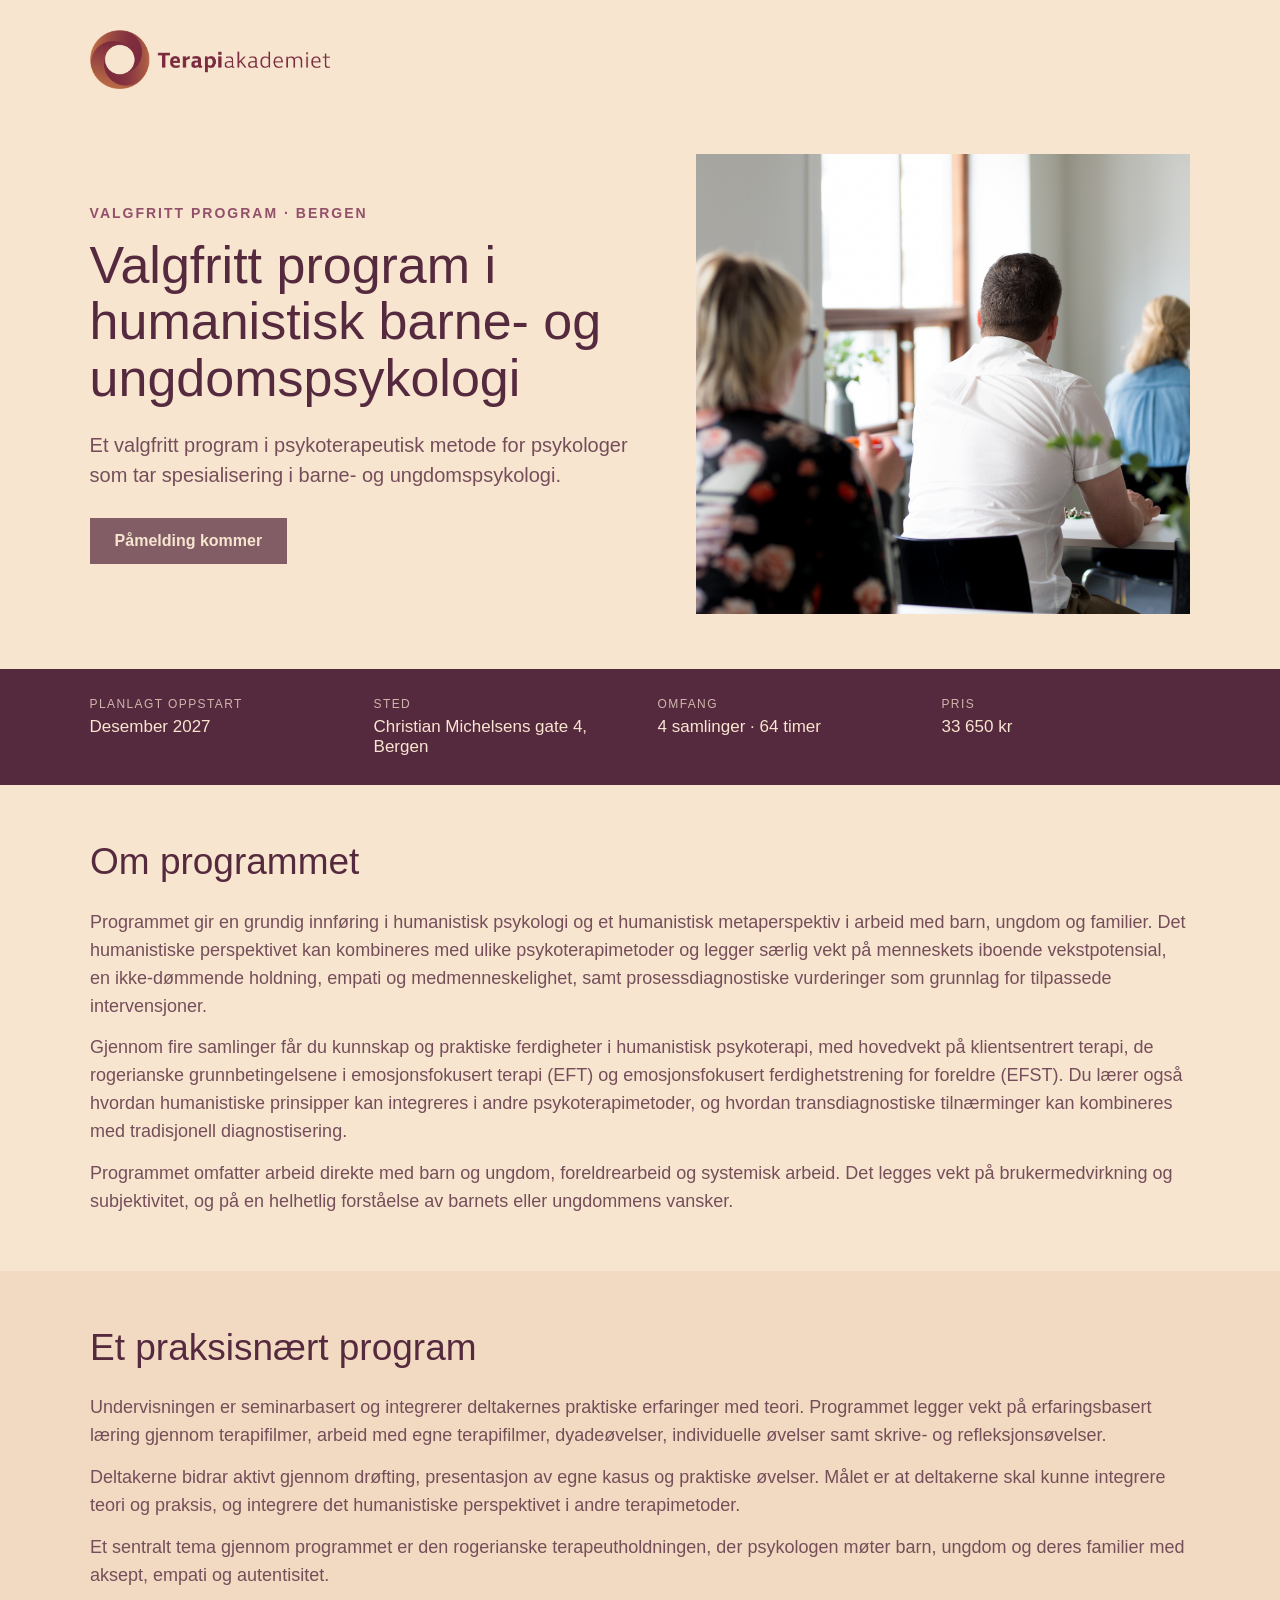
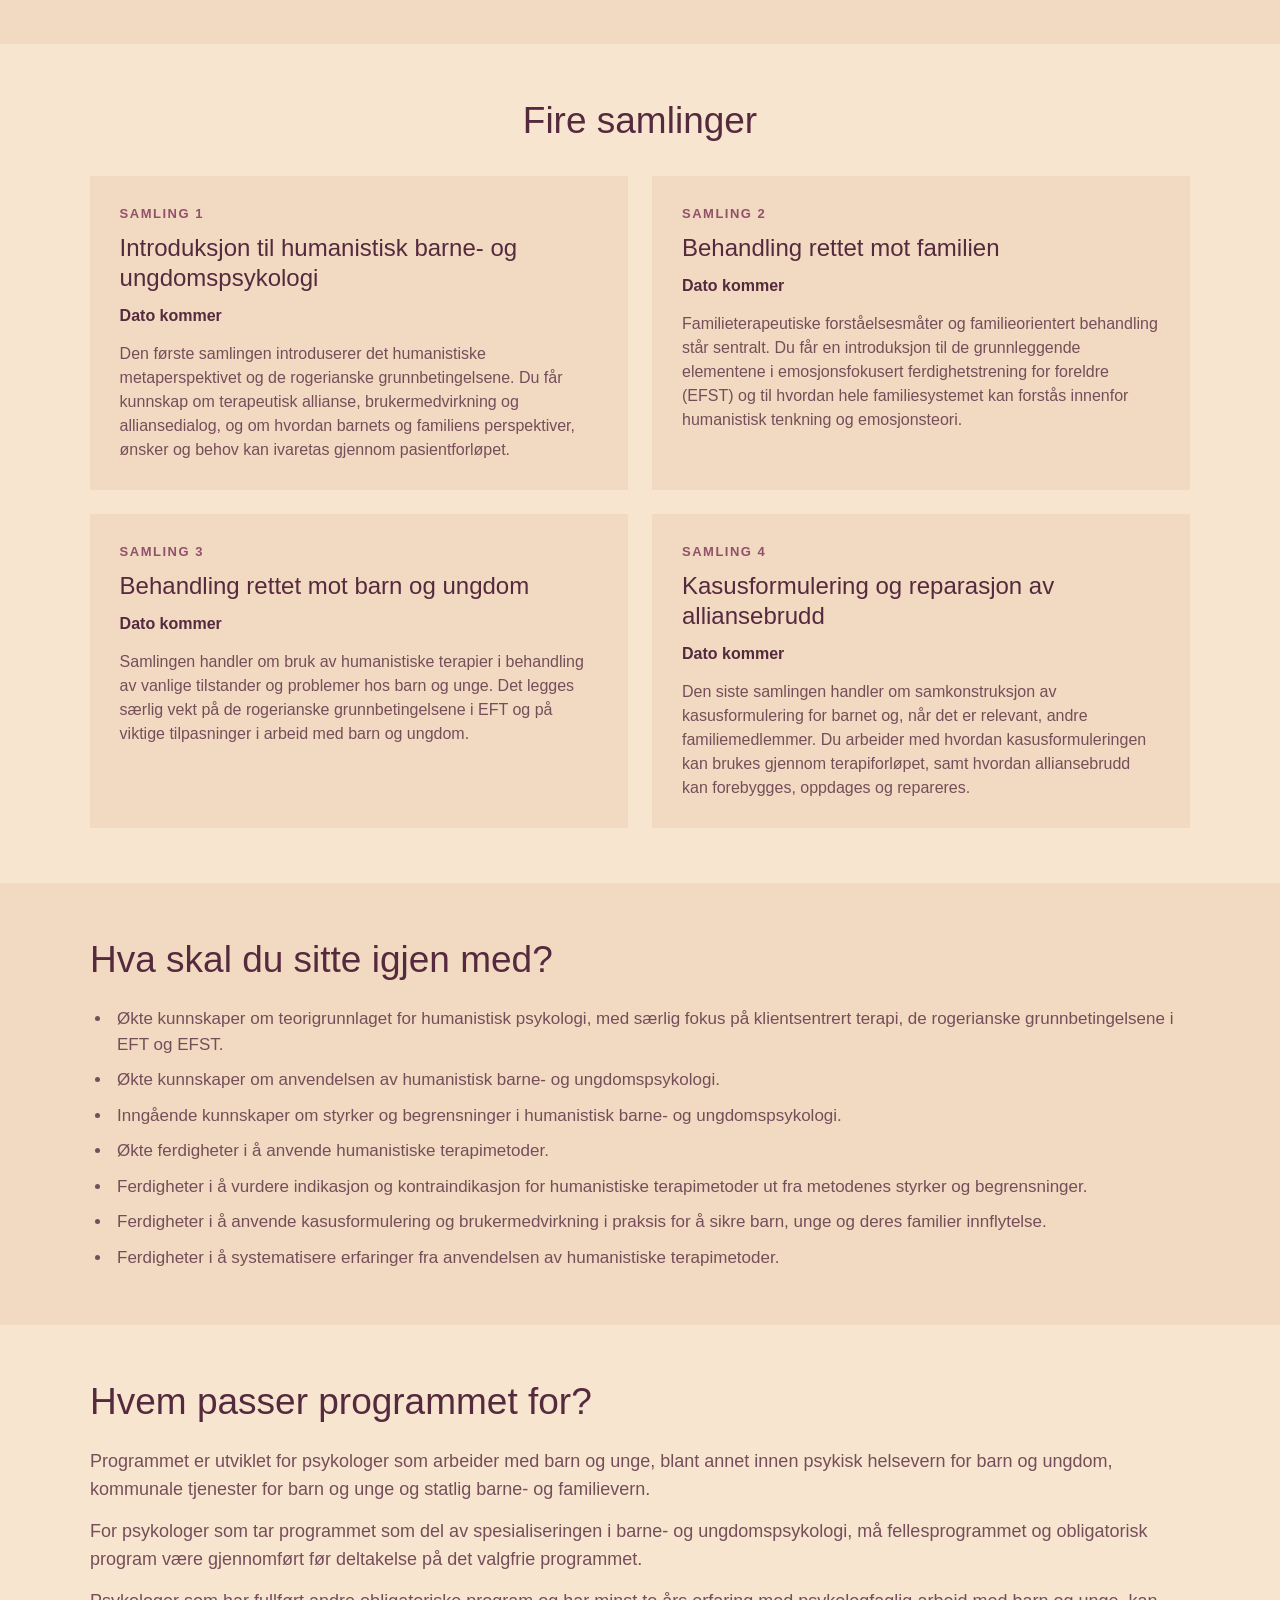
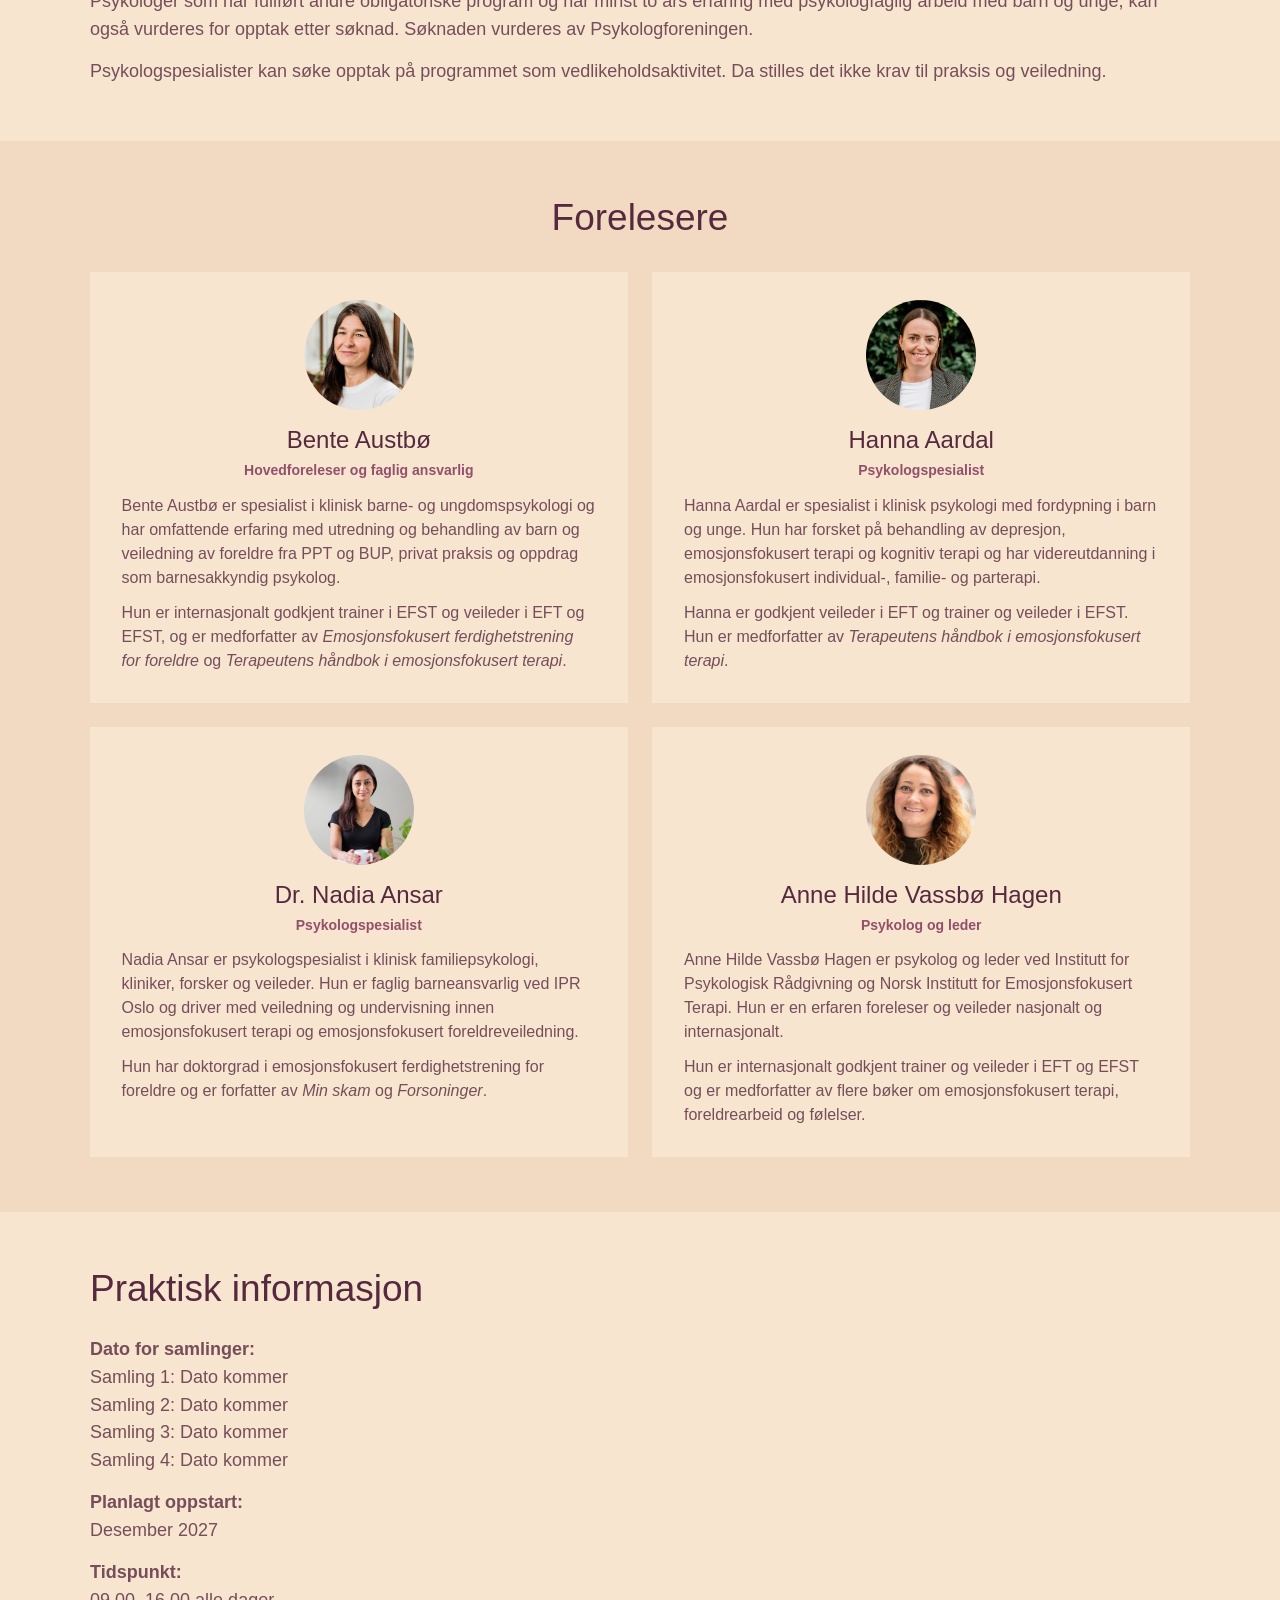
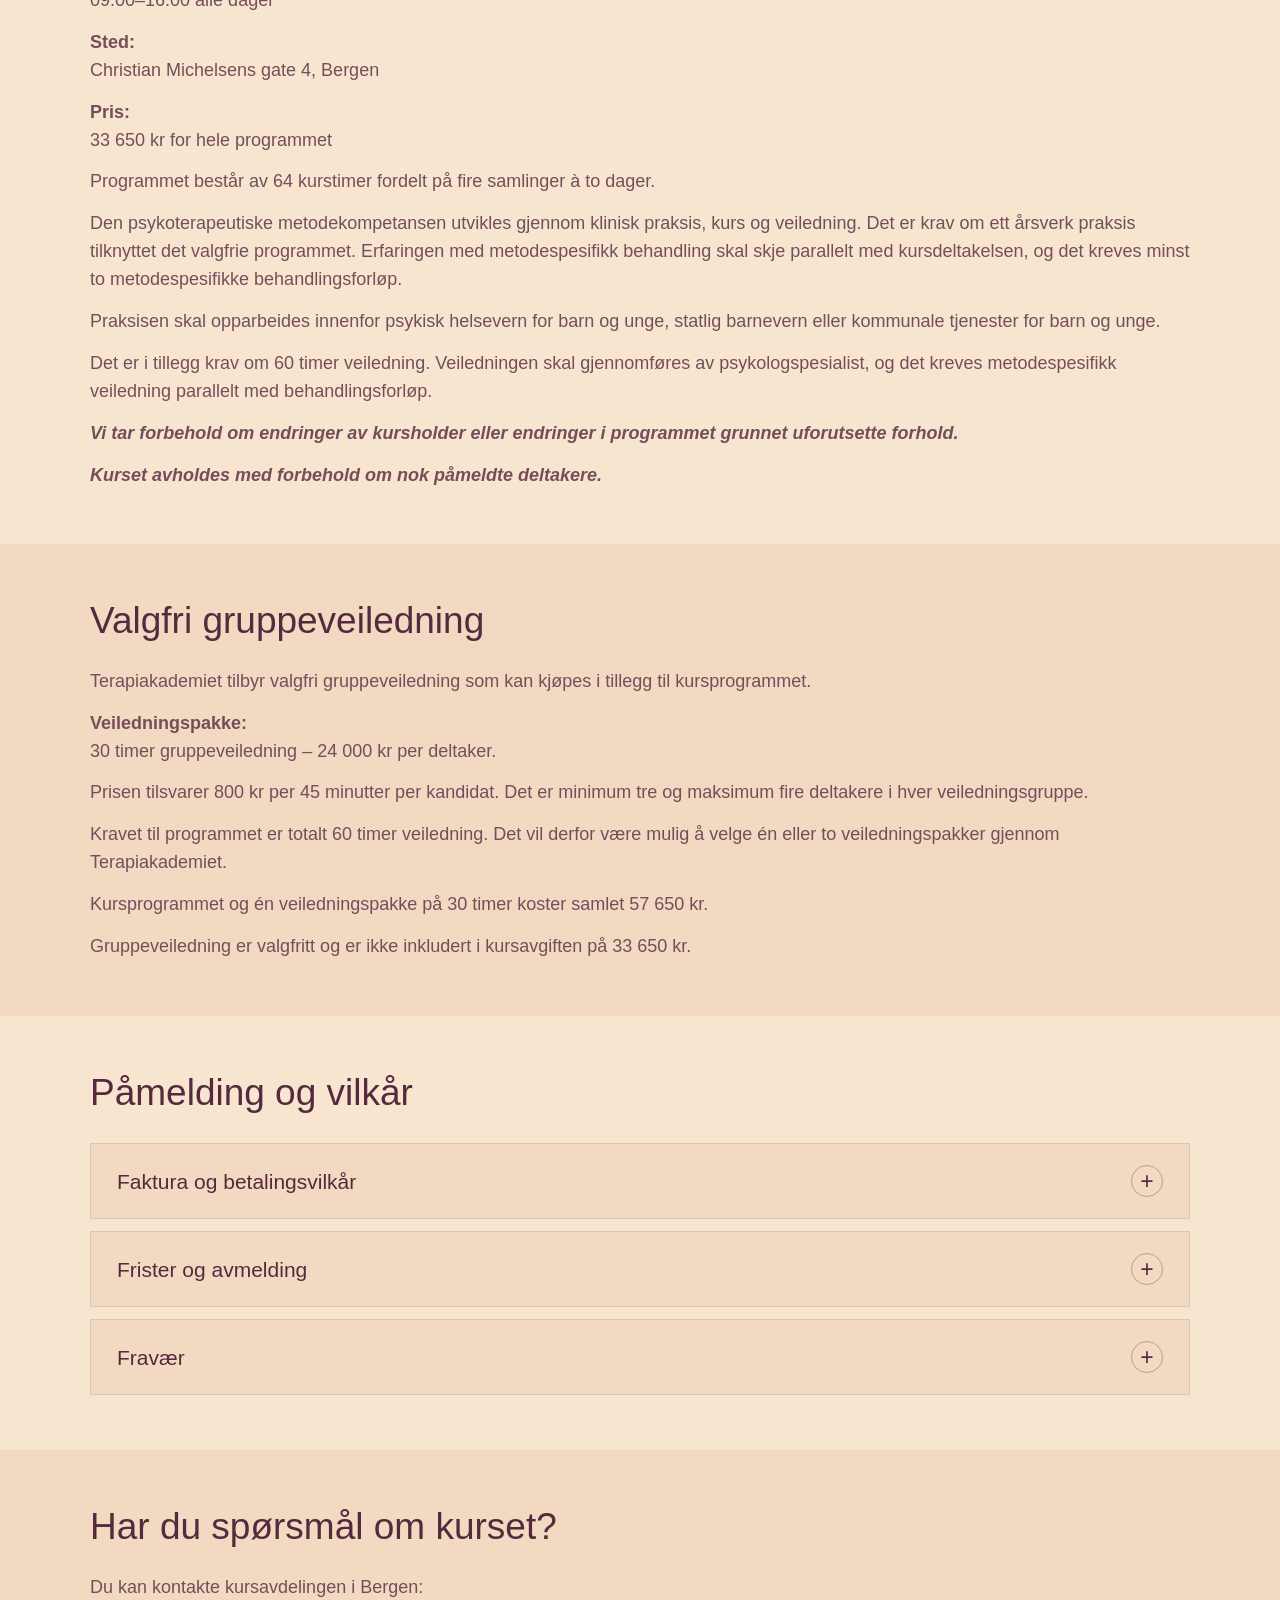
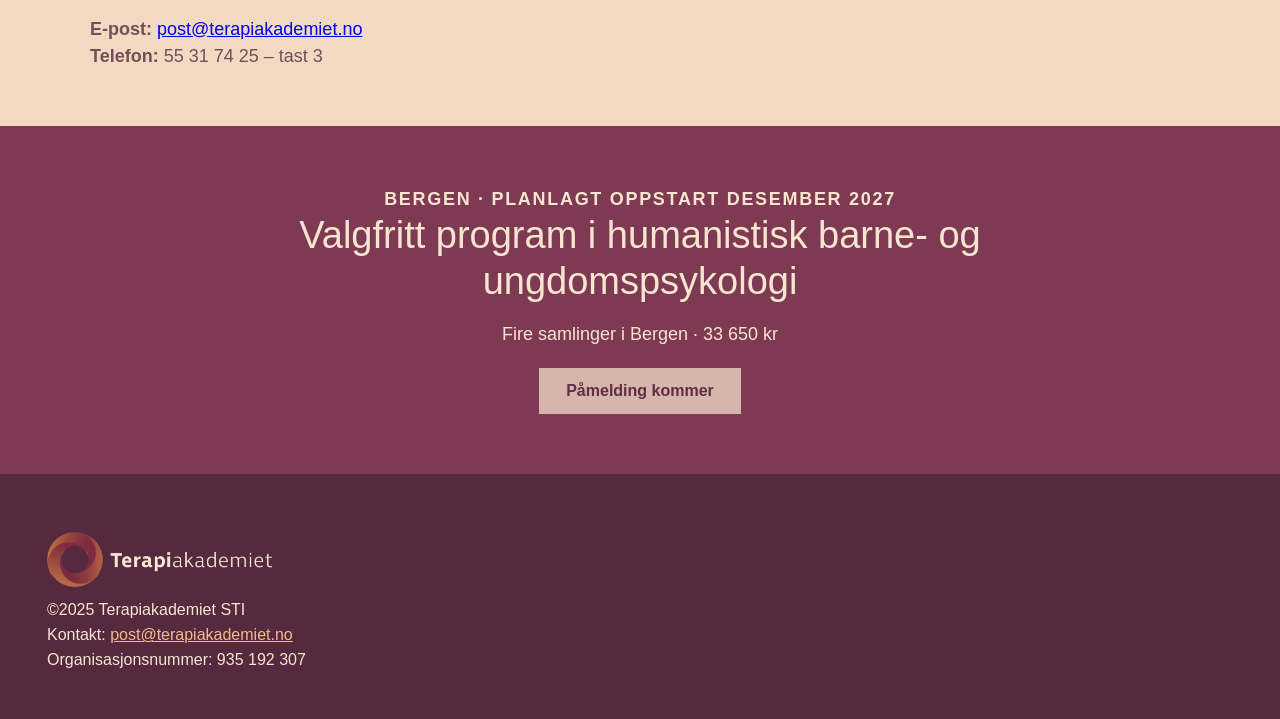
==== bergen.html @ 01a3032c "e-post var feil. fikset." ====
<!doctype html>
<html lang="no">
  <head>
    <meta charset="UTF-8" />
    <meta name="viewport" content="width=device-width, initial-scale=1.0" />

    <title>
      Valgfritt program i humanistisk barne- og ungdomspsykologi – Bergen
    </title>

    <link rel="icon" type="image/png" href="images/favicon.png" />
    <link rel="stylesheet" href="style.css" />

    <style>
      /* ========================================
       SAMMENLEGGBAR INFORMASJON
    ======================================== */

      .accordion-section {
        background-color: #f7e5d0;
      }

      .accordion-container {
        max-width: 1100px;
        margin: 0 auto;
      }

      .accordion-container h2 {
        margin-bottom: 28px;
      }

      .accordion-item {
        margin-bottom: 12px;
        padding: 0 26px;
        background-color: #f1dac1;
        border: 1px solid rgba(86, 42, 62, 0.12);
      }

      .accordion-item:last-child {
        margin-bottom: 0;
      }

      .accordion-item summary {
        position: relative;

        display: flex;
        align-items: center;
        justify-content: space-between;

        gap: 20px;
        padding: 21px 0;

        cursor: pointer;
        list-style: none;

        font-size: 21px;
        line-height: 1.3;
        font-weight: 500;

        color: #562a3e;
      }

      .accordion-item summary::-webkit-details-marker {
        display: none;
      }

      .accordion-item summary::after {
        content: "+";

        flex-shrink: 0;

        width: 30px;
        height: 30px;

        display: flex;
        align-items: center;
        justify-content: center;

        border: 1px solid rgba(86, 42, 62, 0.35);
        border-radius: 50%;

        font-size: 23px;
        line-height: 1;
        font-weight: 300;

        color: #562a3e;
      }

      .accordion-item[open] summary::after {
        content: "−";
      }

      .accordion-item[open] summary {
        padding-bottom: 17px;
      }

      .accordion-content {
        padding: 0 0 24px;
      }

      .accordion-content p {
        margin: 0 0 13px;

        font-size: 17px;
        line-height: 1.55;

        color: #754e5a;
      }

      .accordion-content p:last-child {
        margin-bottom: 0;
      }

      .accordion-content .course-list {
        margin-top: 4px;
        margin-bottom: 18px;
      }

      /* ========================================
       MOBIL - MER KOMPAKT VISNING
    ======================================== */

      @media (max-width: 550px) {
        /* Topp */

        .course-header {
          padding: 18px 20px !important;
        }

        .course-header-logo {
          width: 185px !important;
        }

        /* Hero */

        .course-hero {
          padding: 20px 20px 30px !important;
        }

        .course-hero-inner {
          gap: 22px !important;
        }

        .course-eyebrow {
          margin-bottom: 10px !important;
          font-size: 12px !important;
        }

        .course-hero h1 {
          margin-bottom: 16px !important;
          font-size: 30px !important;
          line-height: 1.08 !important;
        }

        .course-lead {
          margin-bottom: 20px !important;
          font-size: 16px !important;
          line-height: 1.4 !important;
        }

        .course-button {
          padding: 12px 20px !important;
          font-size: 14px !important;
        }

        .course-hero-image img {
          height: 220px !important;
        }

        /* Praktisk info - 2 x 2 */

        .practical {
          padding: 26px 20px !important;
        }

        .practical-grid {
          display: grid !important;
          grid-template-columns: repeat(2, minmax(0, 1fr)) !important;
          gap: 22px 18px !important;
        }

        .practical-item {
          gap: 5px !important;
        }

        .practical-label {
          font-size: 11px !important;
          letter-spacing: 1.2px !important;
        }

        .practical-item strong {
          font-size: 15px !important;
          line-height: 1.3 !important;
        }

        /* Generelle seksjoner */

        .course-section {
          padding: 28px 20px !important;
        }

        .course-section h2 {
          margin-bottom: 17px !important;
          font-size: 27px !important;
          line-height: 1.15 !important;
        }

        .course-section p {
          margin-bottom: 9px !important;
          font-size: 15.5px !important;
          line-height: 1.42 !important;
        }

        .course-section p:last-child {
          margin-bottom: 0 !important;
        }

        /* Kun disse overskriftene midtstilles på mobil */

        .mobile-center-heading {
          text-align: center !important;
        }

        /* Disse to overskriftene skal være på én linje */

        .mobile-one-line {
          white-space: nowrap !important;
          font-size: clamp(20px, 5.7vw, 23px) !important;
          letter-spacing: -0.3px !important;
        }

        /* Lister */

        .course-list {
          padding-left: 20px !important;
        }

        .course-list li {
          margin-bottom: 8px !important;
          padding-left: 3px !important;

          font-size: 15px !important;
          line-height: 1.42 !important;
        }

        .course-list li:last-child {
          margin-bottom: 0 !important;
        }

        /* Samlinger */

        .center-heading {
          margin-bottom: 22px !important;
        }

        .session-grid {
          gap: 16px !important;
        }

        .session-card {
          padding: 20px !important;
        }

        .session-number {
          margin-bottom: 7px !important;
          font-size: 11px !important;
        }

        .session-card h3 {
          margin-bottom: 9px !important;
          font-size: 20px !important;
          line-height: 1.2 !important;
        }

        .session-date {
          margin-bottom: 9px !important;
          font-size: 14px !important;
        }

        .session-card p {
          font-size: 14.5px !important;
          line-height: 1.4 !important;
        }

        /* Forelesere */

        .teacher-grid {
          gap: 16px !important;
        }

        .teacher-card {
          padding: 22px 20px !important;
        }

        .teacher-photo {
          width: 88px !important;
          height: 88px !important;
          margin-bottom: 12px !important;
        }

        .teacher-card h3 {
          margin-bottom: 4px !important;
          font-size: 21px !important;
        }

        .teacher-role {
          margin-bottom: 10px !important;
          font-size: 12px !important;
        }

        .teacher-card p:not(.teacher-role) {
          margin-bottom: 8px !important;
          font-size: 14.5px !important;
          line-height: 1.4 !important;
        }

        /* Sammenleggbare felt */

        .accordion-container h2 {
          margin-bottom: 18px !important;
        }

        .accordion-item {
          margin-bottom: 9px !important;
          padding: 0 18px !important;
        }

        .accordion-item summary {
          gap: 12px !important;
          padding: 15px 0 !important;

          font-size: 16px !important;
          line-height: 1.3 !important;
        }

        .accordion-item summary::after {
          width: 26px !important;
          height: 26px !important;

          font-size: 20px !important;
        }

        .accordion-item[open] summary {
          padding-bottom: 12px !important;
        }

        .accordion-content {
          padding-bottom: 18px !important;
        }

        .accordion-content p {
          margin-bottom: 8px !important;
          font-size: 14.5px !important;
          line-height: 1.42 !important;
        }

        .accordion-content .course-list {
          margin-bottom: 12px !important;
        }

        /* Påmelding nederst */

        .signup {
          padding: 36px 20px !important;
        }

        .signup-small {
          margin-bottom: 9px !important;
          font-size: 11px !important;
        }

        .signup h2 {
          margin-bottom: 12px !important;
          font-size: 27px !important;
          line-height: 1.15 !important;
        }

        .signup p {
          font-size: 15px !important;
          line-height: 1.4 !important;
        }

        .signup-button {
          margin-top: 16px !important;
          padding: 12px 21px !important;
          font-size: 14px !important;
        }

        /* Footer */

        footer {
          min-height: 0 !important;
          padding: 35px 20px !important;
          font-size: 14px !important;
        }

        .footer-logo {
          width: 170px !important;
          margin-bottom: 11px !important;
        }

        footer p {
          margin: 5px 0 !important;
        }
      }
    </style>
  </head>

  <body>
    <!-- ========================================
       TOPP
  ========================================= -->

    <header class="course-header">
      <a href="index.html">
        <img
          src="images/logo-burgunder.png"
          alt="Terapiakademiet"
          class="course-header-logo"
        />
      </a>
    </header>

    <main>
      <!-- ========================================
         HERO
    ========================================= -->

      <section class="course-hero">
        <div class="course-hero-inner">
          <div class="course-hero-text">
            <p class="course-eyebrow">VALGFRITT PROGRAM · BERGEN</p>

            <h1>Valgfritt program i humanistisk barne- og ungdomspsykologi</h1>

            <p class="course-lead">
              Et valgfritt program i psykoterapeutisk metode for psykologer som
              tar spesialisering i barne- og ungdomspsykologi.
            </p>

            <span class="course-button disabled-button">
              Påmelding kommer
            </span>
          </div>

          <div class="course-hero-image">
            <img
              src="images/bergen.jpg"
              alt="Valgfritt program i humanistisk barne- og ungdomspsykologi i Bergen"
            />
          </div>
        </div>
      </section>

      <!-- ========================================
         KORT PRAKTISK INFO
    ========================================= -->

      <section class="practical">
        <div class="practical-grid">
          <div class="practical-item">
            <span class="practical-label">Planlagt oppstart</span>
            <strong>Desember 2027</strong>
          </div>

          <div class="practical-item">
            <span class="practical-label">Sted</span>
            <strong>Christian Michelsens gate 4, Bergen</strong>
          </div>

          <div class="practical-item">
            <span class="practical-label">Omfang</span>
            <strong>4 samlinger · 64 timer</strong>
          </div>

          <div class="practical-item">
            <span class="practical-label">Pris</span>
            <strong>33 650 kr</strong>
          </div>
        </div>
      </section>

      <!-- ========================================
         OM PROGRAMMET
    ========================================= -->

      <section class="course-section">
        <div class="text-container">
          <h2 class="mobile-center-heading">Om programmet</h2>

          <p>
            Programmet gir en grundig innføring i humanistisk psykologi og et
            humanistisk metaperspektiv i arbeid med barn, ungdom og familier.
            Det humanistiske perspektivet kan kombineres med ulike
            psykoterapimetoder og legger særlig vekt på menneskets iboende
            vekstpotensial, en ikke-dømmende holdning, empati og
            medmenneskelighet, samt prosessdiagnostiske vurderinger som grunnlag
            for tilpassede intervensjoner.
          </p>

          <p>
            Gjennom fire samlinger får du kunnskap og praktiske ferdigheter i
            humanistisk psykoterapi, med hovedvekt på klientsentrert terapi, de
            rogerianske grunnbetingelsene i emosjonsfokusert terapi (EFT) og
            emosjonsfokusert ferdighetstrening for foreldre (EFST). Du lærer
            også hvordan humanistiske prinsipper kan integreres i andre
            psykoterapimetoder, og hvordan transdiagnostiske tilnærminger kan
            kombineres med tradisjonell diagnostisering.
          </p>

          <p>
            Programmet omfatter arbeid direkte med barn og ungdom,
            foreldrearbeid og systemisk arbeid. Det legges vekt på
            brukermedvirkning og subjektivitet, og på en helhetlig forståelse av
            barnets eller ungdommens vansker.
          </p>
        </div>
      </section>

      <!-- ========================================
         PRAKSISNÆRT
    ========================================= -->

      <section class="course-section course-section-alt">
        <div class="text-container">
          <h2 class="mobile-center-heading">Et praksisnært program</h2>

          <p>
            Undervisningen er seminarbasert og integrerer deltakernes praktiske
            erfaringer med teori. Programmet legger vekt på erfaringsbasert
            læring gjennom terapifilmer, arbeid med egne terapifilmer,
            dyadeøvelser, individuelle øvelser samt skrive- og
            refleksjonsøvelser.
          </p>

          <p>
            Deltakerne bidrar aktivt gjennom drøfting, presentasjon av egne
            kasus og praktiske øvelser. Målet er at deltakerne skal kunne
            integrere teori og praksis, og integrere det humanistiske
            perspektivet i andre terapimetoder.
          </p>

          <p>
            Et sentralt tema gjennom programmet er den rogerianske
            terapeutholdningen, der psykologen møter barn, ungdom og deres
            familier med aksept, empati og autentisitet.
          </p>
        </div>
      </section>

      <!-- ========================================
         FIRE SAMLINGER
    ========================================= -->

      <section class="course-section">
        <div class="wide-container">
          <h2 class="center-heading">Fire samlinger</h2>

          <div class="session-grid">
            <!-- SAMLING 1 -->

            <article class="session-card">
              <p class="session-number">Samling 1</p>

              <h3>Introduksjon til humanistisk barne- og ungdomspsykologi</h3>

              <p class="session-date">Dato kommer</p>

              <p>
                Den første samlingen introduserer det humanistiske
                metaperspektivet og de rogerianske grunnbetingelsene. Du får
                kunnskap om terapeutisk allianse, brukermedvirkning og
                alliansedialog, og om hvordan barnets og familiens perspektiver,
                ønsker og behov kan ivaretas gjennom pasientforløpet.
              </p>
            </article>

            <!-- SAMLING 2 -->

            <article class="session-card">
              <p class="session-number">Samling 2</p>

              <h3>Behandling rettet mot familien</h3>

              <p class="session-date">Dato kommer</p>

              <p>
                Familieterapeutiske forståelsesmåter og familieorientert
                behandling står sentralt. Du får en introduksjon til de
                grunnleggende elementene i emosjonsfokusert ferdighetstrening
                for foreldre (EFST) og til hvordan hele familiesystemet kan
                forstås innenfor humanistisk tenkning og emosjonsteori.
              </p>
            </article>

            <!-- SAMLING 3 -->

            <article class="session-card">
              <p class="session-number">Samling 3</p>

              <h3>Behandling rettet mot barn og ungdom</h3>

              <p class="session-date">Dato kommer</p>

              <p>
                Samlingen handler om bruk av humanistiske terapier i behandling
                av vanlige tilstander og problemer hos barn og unge. Det legges
                særlig vekt på de rogerianske grunnbetingelsene i EFT og på
                viktige tilpasninger i arbeid med barn og ungdom.
              </p>
            </article>

            <!-- SAMLING 4 -->

            <article class="session-card">
              <p class="session-number">Samling 4</p>

              <h3>Kasusformulering og reparasjon av alliansebrudd</h3>

              <p class="session-date">Dato kommer</p>

              <p>
                Den siste samlingen handler om samkonstruksjon av
                kasusformulering for barnet og, når det er relevant, andre
                familiemedlemmer. Du arbeider med hvordan kasusformuleringen kan
                brukes gjennom terapiforløpet, samt hvordan alliansebrudd kan
                forebygges, oppdages og repareres.
              </p>
            </article>
          </div>
        </div>
      </section>

      <!-- ========================================
         LÆRINGSUTBYTTE
    ========================================= -->

      <section class="course-section course-section-alt">
        <div class="text-container">
          <h2 class="mobile-one-line">Hva skal du sitte igjen med?</h2>

          <ul class="course-list">
            <li>
              Økte kunnskaper om teorigrunnlaget for humanistisk psykologi, med
              særlig fokus på klientsentrert terapi, de rogerianske
              grunnbetingelsene i EFT og EFST.
            </li>

            <li>
              Økte kunnskaper om anvendelsen av humanistisk barne- og
              ungdomspsykologi.
            </li>

            <li>
              Inngående kunnskaper om styrker og begrensninger i humanistisk
              barne- og ungdomspsykologi.
            </li>

            <li>Økte ferdigheter i å anvende humanistiske terapimetoder.</li>

            <li>
              Ferdigheter i å vurdere indikasjon og kontraindikasjon for
              humanistiske terapimetoder ut fra metodenes styrker og
              begrensninger.
            </li>

            <li>
              Ferdigheter i å anvende kasusformulering og brukermedvirkning i
              praksis for å sikre barn, unge og deres familier innflytelse.
            </li>

            <li>
              Ferdigheter i å systematisere erfaringer fra anvendelsen av
              humanistiske terapimetoder.
            </li>
          </ul>
        </div>
      </section>

      <!-- ========================================
         MÅLGRUPPE
    ========================================= -->

      <section class="course-section">
        <div class="text-container">
          <h2 class="mobile-one-line">Hvem passer programmet for?</h2>

          <p>
            Programmet er utviklet for psykologer som arbeider med barn og unge,
            blant annet innen psykisk helsevern for barn og ungdom, kommunale
            tjenester for barn og unge og statlig barne- og familievern.
          </p>

          <p>
            For psykologer som tar programmet som del av spesialiseringen i
            barne- og ungdomspsykologi, må fellesprogrammet og obligatorisk
            program være gjennomført før deltakelse på det valgfrie programmet.
          </p>

          <p>
            Psykologer som har fullført andre obligatoriske program og har minst
            to års erfaring med psykologfaglig arbeid med barn og unge, kan også
            vurderes for opptak etter søknad. Søknaden vurderes av
            Psykologforeningen.
          </p>

          <p>
            Psykologspesialister kan søke opptak på programmet som
            vedlikeholdsaktivitet. Da stilles det ikke krav til praksis og
            veiledning.
          </p>
        </div>
      </section>

      <!-- ========================================
         FORELESERE
    ========================================= -->

      <section class="course-section course-section-alt">
        <div class="wide-container">
          <h2 class="center-heading">Forelesere</h2>

          <div class="teacher-grid">
            <!-- BENTE -->

            <article class="teacher-card">
              <img
                src="images/bente.jpg"
                alt="Bente Austbø"
                class="teacher-photo"
              />

              <h3>Bente Austbø</h3>

              <p class="teacher-role">Hovedforeleser og faglig ansvarlig</p>

              <p>
                Bente Austbø er spesialist i klinisk barne- og ungdomspsykologi
                og har omfattende erfaring med utredning og behandling av barn
                og veiledning av foreldre fra PPT og BUP, privat praksis og
                oppdrag som barnesakkyndig psykolog.
              </p>

              <p>
                Hun er internasjonalt godkjent trainer i EFST og veileder i EFT
                og EFST, og er medforfatter av
                <em>Emosjonsfokusert ferdighetstrening for foreldre</em>
                og <em>Terapeutens håndbok i emosjonsfokusert terapi</em>.
              </p>
            </article>

            <!-- HANNA -->

            <article class="teacher-card">
              <img
                src="images/hanna.jpg"
                alt="Hanna Aardal"
                class="teacher-photo"
              />

              <h3>Hanna Aardal</h3>

              <p class="teacher-role">Psykologspesialist</p>

              <p>
                Hanna Aardal er spesialist i klinisk psykologi med fordypning i
                barn og unge. Hun har forsket på behandling av depresjon,
                emosjonsfokusert terapi og kognitiv terapi og har
                videreutdanning i emosjonsfokusert individual-, familie- og
                parterapi.
              </p>

              <p>
                Hanna er godkjent veileder i EFT og trainer og veileder i EFST.
                Hun er medforfatter av
                <em>Terapeutens håndbok i emosjonsfokusert terapi</em>.
              </p>
            </article>

            <!-- NADIA -->

            <article class="teacher-card">
              <img
                src="images/nadia.jpg"
                alt="Dr. Nadia Ansar"
                class="teacher-photo"
              />

              <h3>Dr. Nadia Ansar</h3>

              <p class="teacher-role">Psykologspesialist</p>

              <p>
                Nadia Ansar er psykologspesialist i klinisk familiepsykologi,
                kliniker, forsker og veileder. Hun er faglig barneansvarlig ved
                IPR Oslo og driver med veiledning og undervisning innen
                emosjonsfokusert terapi og emosjonsfokusert foreldreveiledning.
              </p>

              <p>
                Hun har doktorgrad i emosjonsfokusert ferdighetstrening for
                foreldre og er forfatter av
                <em>Min skam</em> og <em>Forsoninger</em>.
              </p>
            </article>

            <!-- ANNE HILDE -->

            <article class="teacher-card">
              <img
                src="images/anne-hilde.jpg"
                alt="Anne Hilde Vassbø Hagen"
                class="teacher-photo"
              />

              <h3>Anne Hilde Vassbø Hagen</h3>

              <p class="teacher-role">Psykolog og leder</p>

              <p>
                Anne Hilde Vassbø Hagen er psykolog og leder ved Institutt for
                Psykologisk Rådgivning og Norsk Institutt for Emosjonsfokusert
                Terapi. Hun er en erfaren foreleser og veileder nasjonalt og
                internasjonalt.
              </p>

              <p>
                Hun er internasjonalt godkjent trainer og veileder i EFT og EFST
                og er medforfatter av flere bøker om emosjonsfokusert terapi,
                foreldrearbeid og følelser.
              </p>
            </article>
          </div>
        </div>
      </section>

      <!-- ========================================
         PRAKTISK INFORMASJON
    ========================================= -->

      <section class="course-section">
        <div class="text-container">
          <h2>Praktisk informasjon</h2>

          <p>
            <strong>Dato for samlinger:</strong><br />
            Samling 1: Dato kommer<br />
            Samling 2: Dato kommer<br />
            Samling 3: Dato kommer<br />
            Samling 4: Dato kommer
          </p>

          <p>
            <strong>Planlagt oppstart:</strong><br />
            Desember 2027
          </p>

          <p>
            <strong>Tidspunkt:</strong><br />
            09.00–16.00 alle dager
          </p>

          <p>
            <strong>Sted:</strong><br />
            Christian Michelsens gate 4, Bergen
          </p>

          <p>
            <strong>Pris:</strong><br />
            33 650 kr for hele programmet
          </p>

          <p>
            Programmet består av 64 kurstimer fordelt på fire samlinger à to
            dager.
          </p>

          <p>
            Den psykoterapeutiske metodekompetansen utvikles gjennom klinisk
            praksis, kurs og veiledning. Det er krav om ett årsverk praksis
            tilknyttet det valgfrie programmet. Erfaringen med metodespesifikk
            behandling skal skje parallelt med kursdeltakelsen, og det kreves
            minst to metodespesifikke behandlingsforløp.
          </p>

          <p>
            Praksisen skal opparbeides innenfor psykisk helsevern for barn og
            unge, statlig barnevern eller kommunale tjenester for barn og unge.
          </p>

          <p>
            Det er i tillegg krav om 60 timer veiledning. Veiledningen skal
            gjennomføres av psykologspesialist, og det kreves metodespesifikk
            veiledning parallelt med behandlingsforløp.
          </p>

          <p>
            <strong>
              <em>
                Vi tar forbehold om endringer av kursholder eller endringer i
                programmet grunnet uforutsette forhold.
              </em>
            </strong>
          </p>

          <p>
            <strong>
              <em>
                Kurset avholdes med forbehold om nok påmeldte deltakere.
              </em>
            </strong>
          </p>
        </div>
      </section>

      <!-- ========================================
         VEILEDNING
    ========================================= -->

      <section class="course-section course-section-alt">
        <div class="text-container">
          <h2>Valgfri gruppeveiledning</h2>

          <p>
            Terapiakademiet tilbyr valgfri gruppeveiledning som kan kjøpes i
            tillegg til kursprogrammet.
          </p>

          <p>
            <strong>Veiledningspakke:</strong><br />
            30 timer gruppeveiledning – 24 000 kr per deltaker.
          </p>

          <p>
            Prisen tilsvarer 800 kr per 45 minutter per kandidat. Det er minimum
            tre og maksimum fire deltakere i hver veiledningsgruppe.
          </p>

          <p>
            Kravet til programmet er totalt 60 timer veiledning. Det vil derfor
            være mulig å velge én eller to veiledningspakker gjennom
            Terapiakademiet.
          </p>

          <p>
            Kursprogrammet og én veiledningspakke på 30 timer koster samlet 57
            650 kr.
          </p>

          <p>
            Gruppeveiledning er valgfritt og er ikke inkludert i kursavgiften på
            33 650 kr.
          </p>
        </div>
      </section>

      <!-- ========================================
         PÅMELDING OG VILKÅR
    ========================================= -->

      <section class="course-section accordion-section">
        <div class="accordion-container">
          <h2>Påmelding og vilkår</h2>

          <!-- FAKTURA -->

          <details class="accordion-item">
            <summary>Faktura og betalingsvilkår</summary>

            <div class="accordion-content">
              <p>
                Vennligst merk at fakturamottakeren ikke kan endres etter
                påmelding, og faktura må betales av den oppførte mottakeren.
              </p>

              <p>
                Dersom fakturamottaker som oppgis ved påmelding ikke er korrekt,
                kan du risikere å miste plassen din på kurset.
              </p>

              <p>
                Faktura sendes ut tidligst seks måneder før kursstart. For
                påmeldinger nærmere kursstart vil faktura sendes automatisk
                etter registrering.
              </p>

              <p>
                Dersom du ønsker å dele opp fakturaen per samling, kan du oppgi
                dette i kommentarfeltet ved påmelding. Faktura for 2. og 3.
                samling vil bli sendt ut omtrent én måned før hver samling.
              </p>

              <p>
                Faktura må være betalt før oppstart av den aktuelle samlingen.
                Det påløper et fakturagebyr på 89 kr per faktura.
              </p>

              <p>
                <strong> Viktig: Påmelding er bindende. </strong>
              </p>
            </div>
          </details>

          <!-- FRISTER OG AVMELDING -->

          <details class="accordion-item">
            <summary>Frister og avmelding</summary>

            <div class="accordion-content">
              <p>
                <strong> Påmeldingsfrist: Dato kommer. </strong>
                Påmelding er bindende.
              </p>

              <p>Påmeldingsfristen vil være én måned før oppstart.</p>

              <p>
                Vi har 24 timers angrerett på alle våre kurs. Avmeldingsregler
                utover dette er:
              </p>

              <ul class="course-list">
                <li>
                  <strong> Avmelding 6–12 måneder før kursstart: </strong>
                  Hele kursavgiften blir refundert.
                </li>

                <li>
                  <strong> Avmelding 3–6 måneder før kursstart: </strong>
                  Halve kursavgiften krediteres.
                </li>

                <li>
                  <strong> Avmelding 0–3 måneder før kursstart: </strong>
                  Kursavgiften vil ikke bli kreditert.
                </li>
              </ul>

              <p>
                <strong>
                  Det er dessverre ikke anledning til å reservere plass på
                  utdanningen.
                </strong>
              </p>
            </div>
          </details>

          <!-- FRAVÆR -->

          <details class="accordion-item">
            <summary>Fravær</summary>

            <div class="accordion-content">
              <p>
                Fraværsgrensen på denne videreutdanningen er 20 %. Er du borte
                mer enn totalt 20 %, vil du ikke få videreutdanningen godkjent.
              </p>

              <p>
                Det er kun fravær med sykemelding, rettsinnkalling eller
                militærtjeneste, for eksempel repetisjonsøvelse, som aksepteres
                som gyldig fravær.
              </p>

              <p>
                Ved ugyldig fravær, det vil si fravær uten sykemelding, vil
                kursdeltakeren måtte betale for de dagene fraværet gjelder.
              </p>

              <p>
                Ved gyldig fravær vil vi være behjelpelige med å finne en ny
                samling hvor kursdeltakeren kan ta igjen temaet de mangler for å
                få utdanningen godkjent, dersom fraværet overstiger 20 %.
              </p>

              <p>
                Ved ugyldig fravær vil det komme en kostnad dersom
                kursdeltakeren ønsker å ta en samling eller et tema på nytt.
              </p>

              <p>
                <strong>
                  Fravær ved fødselspermisjon/foreldrepermisjon:
                </strong>
              </p>

              <p>
                Faglig sett og med tanke på trygghet i det personlige arbeidet
                anbefaler vi deltakere å følge det oppsatte forløpet i
                utdanningen. Derfor anbefaler vi at de som på forhånd vet at de
                skal ut i permisjon, utsetter oppstart.
              </p>

              <p>
                Spørsmål om fravær tas opp skriftlig med kursavdelingen via
                e-post:
                <a href="mailto:post@terapiakademiet.no">
                  post@terapiakademiet.no
                </a>
              </p>
            </div>
          </details>
        </div>
      </section>

      <!-- ========================================
         KONTAKT
    ========================================= -->

      <section class="course-section course-section-alt">
        <div class="text-container">
          <h2>Har du spørsmål om kurset?</h2>

          <p>Du kan kontakte kursavdelingen i Bergen:</p>

          <p>
            <strong>E-post:</strong>
            <a href="mailto:post@terapiakademiet.no">
              post@terapiakademiet.no
            </a>
            <br />

            <strong>Telefon:</strong>
            55 31 74 25 – tast 3
          </p>
        </div>
      </section>

      <!-- ========================================
         PÅMELDING
    ========================================= -->

      <section class="signup" id="pamelding">
        <div class="signup-inner">
          <p class="signup-small">BERGEN · PLANLAGT OPPSTART DESEMBER 2027</p>

          <h2>Valgfritt program i humanistisk barne- og ungdomspsykologi</h2>

          <p>Fire samlinger i Bergen · 33 650 kr</p>

          <span class="signup-button disabled-button"> Påmelding kommer </span>
        </div>
      </section>
    </main>

    <!-- ========================================
       FOOTER
  ========================================= -->

    <footer>
      <img
        src="images/logo-lys.png"
        alt="Terapiakademiet"
        class="footer-logo"
      />

      <p>©2025 Terapiakademiet STI</p>

      <p>
        Kontakt:
        <a href="mailto:post@terapiakademiet.no"> post@terapiakademiet.no </a>
      </p>

      <p>Organisasjonsnummer: 935 192 307</p>
    </footer>
  </body>
</html>
---- style.css ----
/* ========================================
   GRUNNINNSTILLINGER
======================================== */

* {
  box-sizing: border-box;
}

html,
body {
  margin: 0;
  padding: 0;
}

body {
  background-color: #f7e5d0;
  color: #562a3e;
  font-family: "Segoe UI", Arial, sans-serif;
}

/* ========================================
   FORSIDE - TOPP
======================================== */

.top {
  height: 250px;
  display: flex;
  justify-content: center;
  align-items: flex-start;
  padding-top: 70px;
}

.header-logo {
  width: 405px;
  height: auto;
  display: block;
}

/* ========================================
   FORSIDE - SKILLELINJE
======================================== */

.divider {
  width: 75%;
  height: 1px;
  background-color: #b36585;
  margin: 0 auto;
}

/* ========================================
   FORSIDE - OM TERAPIAKADEMIET
======================================== */

.about {
  width: 100%;
  margin: 0 auto;
  padding: 38px 20px 48px;
  text-align: center;
}

.about h1 {
  margin: 0 0 28px;
  font-size: 46px;
  line-height: 1.2;
  font-weight: 500;
  color: #562a3e;
}

.about p {
  max-width: 1800px;
  margin: 0 auto;
  font-size: 22px;
  line-height: 1.55;
  font-weight: 300;
  color: #754e5a;
}

/* ========================================
   FORSIDE - AKTUELLE PROGRAMMER
======================================== */

.courses {
  background-color: #f1dac1;
  padding: 55px 7% 65px;
}

.courses-inner {
  max-width: 1500px;
  margin: 0 auto;
}

.courses h2 {
  margin: 0 0 35px;
  text-align: center;
  font-size: 38px;
  line-height: 1.2;
  font-weight: 500;
  color: #562a3e;
}

.course-grid {
  display: grid;
  grid-template-columns: repeat(2, minmax(0, 1fr));
  gap: 38px;
}

/* ========================================
   FORSIDE - KURSKORT
======================================== */

.course-card {
  display: flex;
  flex-direction: column;
  background-color: #f7e5d0;
  text-decoration: none;
  color: #562a3e;
  overflow: hidden;

  transition:
    transform 0.2s ease,
    box-shadow 0.2s ease;
}

.course-card:hover {
  transform: translateY(-5px);
  box-shadow: 0 14px 30px rgba(86, 42, 62, 0.14);
}

.course-image {
  display: block;
  width: 100%;
  height: 340px;
  object-fit: cover;
}

.course-content {
  display: flex;
  flex-direction: column;
  flex-grow: 1;
  padding: 30px 34px 32px;
}

.course-content h3 {
  margin: 0 0 18px;
  font-size: 29px;
  line-height: 1.28;
  font-weight: 500;
  color: #562a3e;
}

.course-start {
  margin: 0 0 22px;
  font-size: 19px;
  line-height: 1.45;
  color: #754e5a;
}

.course-link {
  margin: auto 0 0;
  font-size: 17px;
  line-height: 1.4;
  font-weight: 600;
  color: #8a334e;
}

.course-card:hover .course-link {
  text-decoration: underline;
}

/* ========================================
   KURSSIDER - TOPP
======================================== */

.course-header {
  padding: 30px 7%;
  background-color: #f7e5d0;
}

.course-header-logo {
  width: 240px;
  height: auto;
  display: block;
}

/* ========================================
   KURSSIDER - HERO
======================================== */

.course-hero {
  background-color: #f7e5d0;
  padding: 35px 7% 55px;
}

.course-hero-inner {
  max-width: 1500px;
  margin: 0 auto;

  display: grid;
  grid-template-columns: 1.05fr 0.95fr;
  gap: 60px;
  align-items: center;
}

.course-eyebrow {
  margin: 0 0 16px;
  font-size: 14px;
  letter-spacing: 2px;
  font-weight: 600;
  color: #92506a;
}

.course-hero h1 {
  margin: 0 0 24px;
  font-size: 52px;
  line-height: 1.08;
  font-weight: 500;
  color: #562a3e;
}

.course-lead {
  max-width: 700px;
  margin: 0 0 28px;
  font-size: 20px;
  line-height: 1.5;
  color: #754e5a;
}

.course-hero-image img {
  width: 100%;
  height: 460px;
  display: block;
  object-fit: cover;
}

/* ========================================
   KNAPPER
======================================== */

.course-button {
  display: inline-block;
  padding: 14px 25px;
  background-color: #562a3e;
  color: #f7e5d0;
  text-decoration: none;
  font-size: 16px;
  font-weight: 600;
}

.course-button:hover {
  opacity: 0.88;
}

.disabled-button {
  cursor: default;
  pointer-events: none;
  opacity: 0.72;
}

/* ========================================
   PRAKTISK INFO
======================================== */

.practical {
  background-color: #562a3e;
  color: #f7e5d0;
  padding: 28px 7%;
}

.practical-grid {
  max-width: 1500px;
  margin: 0 auto;

  display: grid;
  grid-template-columns: repeat(4, 1fr);
  gap: 35px;
}

.practical-item {
  display: flex;
  flex-direction: column;
  gap: 6px;
}

.practical-label {
  font-size: 12px;
  text-transform: uppercase;
  letter-spacing: 1.4px;
  opacity: 0.75;
}

.practical-item strong {
  font-size: 17px;
  font-weight: 500;
}

/* ========================================
   KURSSIDER - GENERELLE SEKSJONER
======================================== */

.course-section {
  padding: 55px 7%;
  background-color: #f7e5d0;
}

.course-section-alt {
  background-color: #f1dac1;
}

.text-container {
  max-width: 1100px;
  margin: 0 auto;
}

.wide-container {
  max-width: 1500px;
  margin: 0 auto;
}

.course-section h2 {
  margin: 0 0 24px;
  font-size: 37px;
  line-height: 1.2;
  font-weight: 500;
  color: #562a3e;
}

.course-section p {
  margin: 0 0 14px;
  font-size: 18px;
  line-height: 1.55;
  color: #754e5a;
}

.course-section p:last-child {
  margin-bottom: 0;
}

.center-heading {
  margin-bottom: 32px !important;
  text-align: center;
}

/* ========================================
   SAMLINGER
======================================== */

.session-grid {
  display: grid;
  grid-template-columns: repeat(2, 1fr);
  gap: 24px;
}

.session-card {
  padding: 28px 30px;
  background-color: #f1dac1;
}

.session-number {
  margin: 0 0 10px !important;
  font-size: 13px !important;
  font-weight: 600;
  text-transform: uppercase;
  letter-spacing: 1.5px;
  color: #92506a !important;
}

.session-card h3 {
  margin: 0 0 12px;
  font-size: 24px;
  line-height: 1.25;
  font-weight: 500;
  color: #562a3e;
}

.session-date {
  margin: 0 0 14px !important;
  font-size: 16px !important;
  line-height: 1.4 !important;
  font-weight: 600;
  color: #562a3e !important;
}

.session-card p {
  font-size: 16px;
  line-height: 1.5;
}

.session-card p:last-child {
  margin-bottom: 0;
}

/* ========================================
   LISTER
======================================== */

.course-list {
  margin: 0;
  padding-left: 22px;
}

.course-list li {
  margin-bottom: 10px;
  padding-left: 5px;
  font-size: 17px;
  line-height: 1.5;
  color: #754e5a;
}

.course-list li:last-child {
  margin-bottom: 0;
}

/* ========================================
   FORELESERE
======================================== */

.teacher-grid {
  display: grid;
  grid-template-columns: repeat(2, 1fr);
  gap: 24px;
}

.teacher-card {
  padding: 28px 32px 30px;
  background-color: #f7e5d0;
  text-align: center;
}

/* Runde profilbilder */

.teacher-photo {
  width: 110px !important;
  height: 110px !important;

  display: block !important;
  margin: 0 auto 16px !important;

  object-fit: cover !important;
  object-position: center 25% !important;

  border-radius: 50% !important;
}

/* Navn */

.teacher-card h3 {
  margin: 0 0 6px;
  font-size: 24px;
  line-height: 1.2;
  font-weight: 500;
  color: #562a3e;
}

/* Rolle */

.teacher-role {
  margin: 0 0 14px !important;
  font-size: 14px !important;
  line-height: 1.35 !important;
  font-weight: 600;
  color: #92506a !important;
}

/* Biografitekst */

.teacher-card p:not(.teacher-role) {
  margin-bottom: 11px;
  text-align: left;
  font-size: 16px;
  line-height: 1.5;
}

.teacher-card p:last-child {
  margin-bottom: 0;
}

/* ========================================
   PÅMELDINGSFELT
======================================== */

.signup {
  padding: 60px 7%;
  background-color: #7d3a52;
  color: #f7e5d0;
  text-align: center;
}

.signup-inner {
  max-width: 900px;
  margin: 0 auto;
}

.signup-small {
  margin: 0 0 12px;
  font-size: 13px;
  letter-spacing: 1.7px;
  font-weight: 600;
}

.signup h2 {
  margin: 0 0 16px;
  font-size: 38px;
  line-height: 1.2;
  font-weight: 500;
}

.signup p {
  margin: 0;
  font-size: 18px;
  line-height: 1.5;
}

.signup-button {
  display: inline-block;
  margin-top: 20px;
  padding: 14px 27px;

  background-color: #f7e5d0;
  color: #562a3e;

  text-decoration: none;
  font-size: 16px;
  font-weight: 600;
}

/* ========================================
   FOOTER
======================================== */

footer {
  min-height: 245px;
  background-color: #562a3e;
  color: #f7e5d0;
  padding: 58px 47px 36px;
  font-size: 16px;
}

.footer-logo {
  display: block;
  width: 225px;
  height: auto;
  margin-bottom: 14px;
}

footer p {
  margin: 7px 0;
}

footer a {
  color: #f1bb89;
}

/* ========================================
   NETTBRETT / MOBIL
======================================== */

@media (max-width: 900px) {
  .top {
    height: 190px;
    padding-top: 55px;
  }

  .header-logo {
    width: 300px;
    max-width: 80%;
  }

  .divider {
    width: 86%;
  }

  .about {
    padding: 32px 25px 42px;
  }

  .about h1 {
    margin-bottom: 22px;
    font-size: 34px;
  }

  .about p {
    font-size: 17px;
    line-height: 1.55;
  }

  /* Forside kurs */

  .courses {
    padding: 45px 25px 55px;
  }

  .courses h2 {
    margin-bottom: 28px;
    font-size: 31px;
  }

  .course-grid {
    grid-template-columns: 1fr;
    gap: 28px;
  }

  .course-image {
    height: 290px;
  }

  .course-content {
    padding: 27px;
  }

  .course-content h3 {
    font-size: 24px;
  }

  .course-start {
    font-size: 17px;
  }

  .course-link {
    font-size: 16px;
  }

  /* Kurssider */

  .course-header {
    padding: 25px;
  }

  .course-header-logo {
    width: 210px;
  }

  .course-hero {
    padding: 28px 25px 42px;
  }

  .course-hero-inner {
    grid-template-columns: 1fr;
    gap: 30px;
  }

  .course-hero h1 {
    font-size: 38px;
  }

  .course-lead {
    font-size: 18px;
    margin-bottom: 24px;
  }

  .course-hero-image img {
    height: 310px;
  }

  .practical {
    padding: 25px;
  }

  .practical-grid {
    grid-template-columns: repeat(2, 1fr);
    gap: 25px;
  }

  .course-section {
    padding: 42px 25px;
  }

  .course-section h2 {
    margin-bottom: 20px;
    font-size: 31px;
  }

  .course-section p {
    margin-bottom: 12px;
    font-size: 17px;
    line-height: 1.5;
  }

  .session-grid {
    grid-template-columns: 1fr;
  }

  .session-card {
    padding: 26px;
  }

  /* Forelesere */

  .teacher-grid {
    grid-template-columns: 1fr;
  }

  .teacher-photo {
    width: 100px !important;
    height: 100px !important;
  }

  /* Påmelding */

  .signup {
    padding: 48px 25px;
  }

  .signup h2 {
    font-size: 31px;
  }

  /* Footer */

  footer {
    min-height: 200px;
    padding: 45px 25px;
  }

  .footer-logo {
    width: 190px;
  }
}

/* ========================================
   LITEN MOBIL
======================================== */

@media (max-width: 550px) {
  .practical-grid {
    grid-template-columns: 1fr;
    gap: 20px;
  }

  .course-hero h1 {
    font-size: 33px;
  }

  .course-hero-image img {
    height: 250px;
  }

  .course-section {
    padding: 36px 22px;
  }

  .course-section h2 {
    font-size: 29px;
  }

  .session-card {
    padding: 24px;
  }

  .teacher-card {
    padding: 26px 24px;
  }

  .teacher-photo {
    width: 92px !important;
    height: 92px !important;
  }

  .signup {
    padding: 42px 22px;
  }
}
@media (max-width: 550px) {
  .mobile-center-heading {
    text-align: center !important;
  }
}
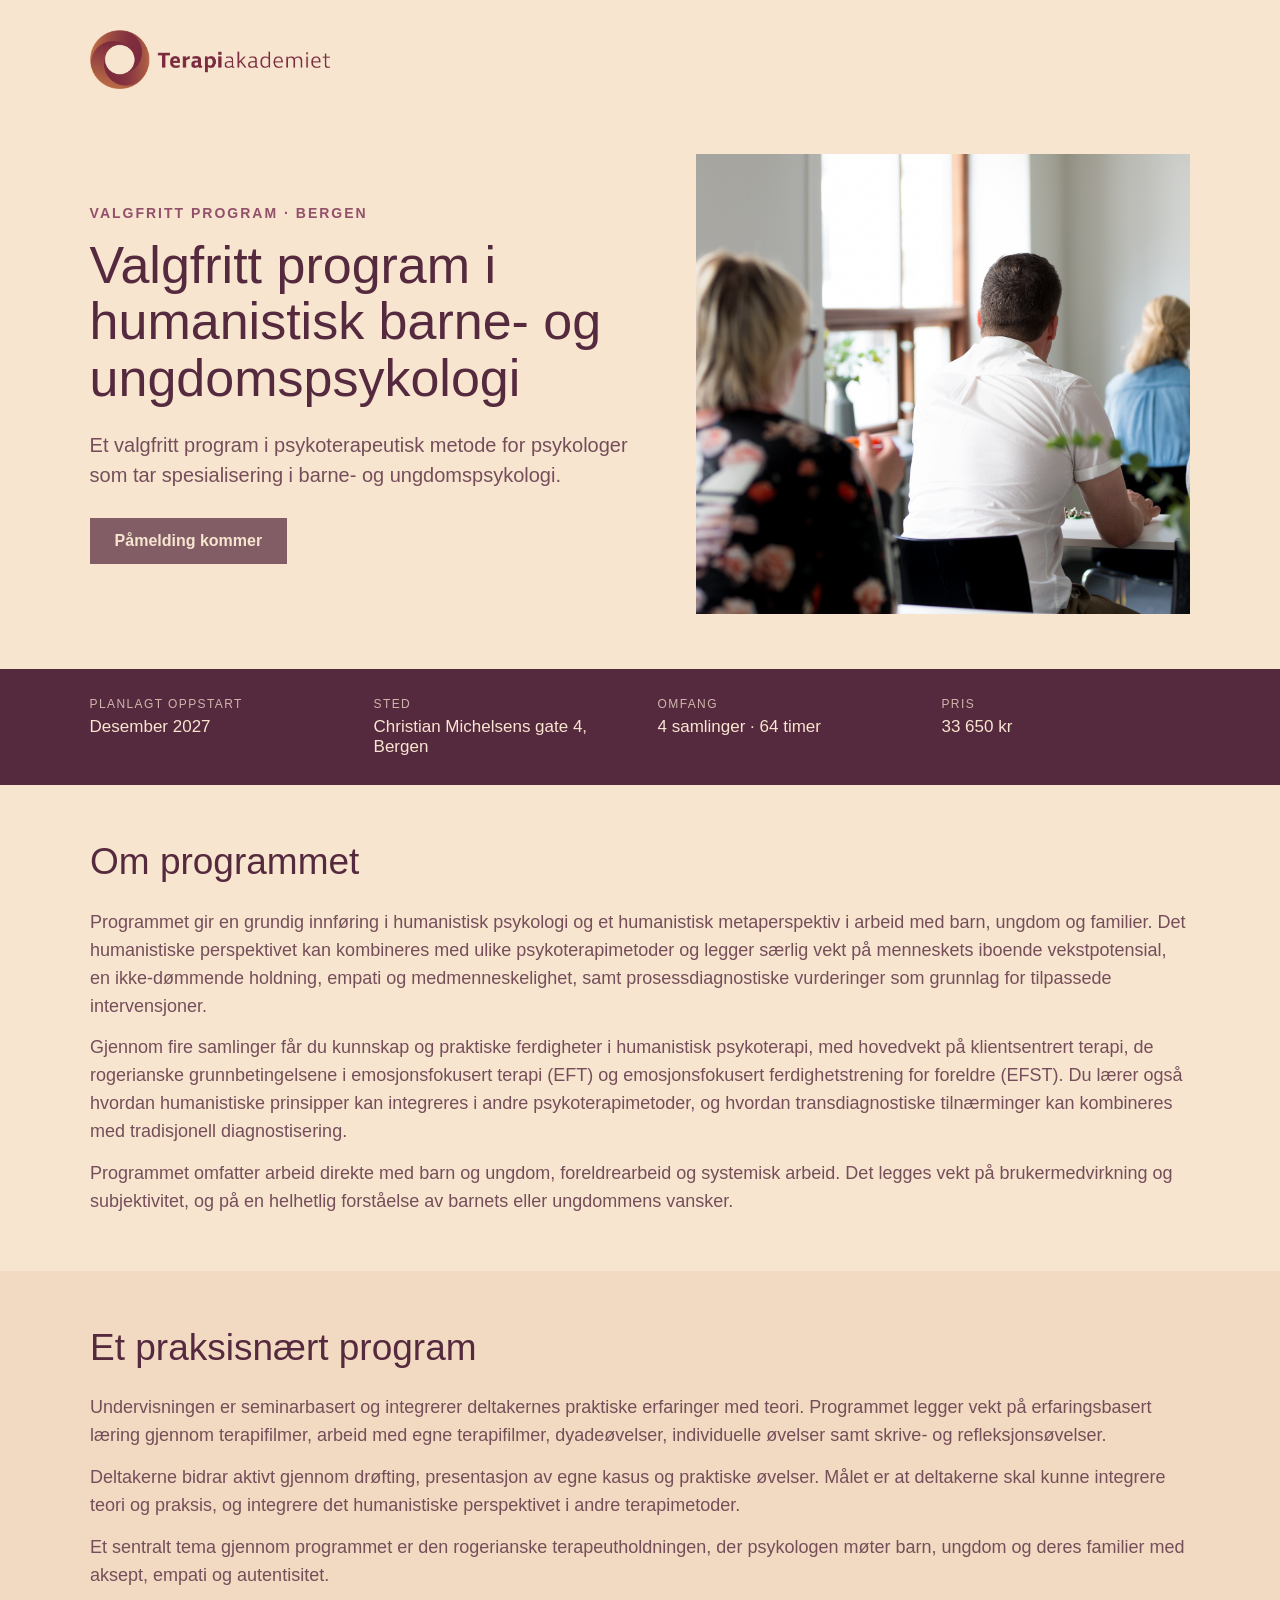
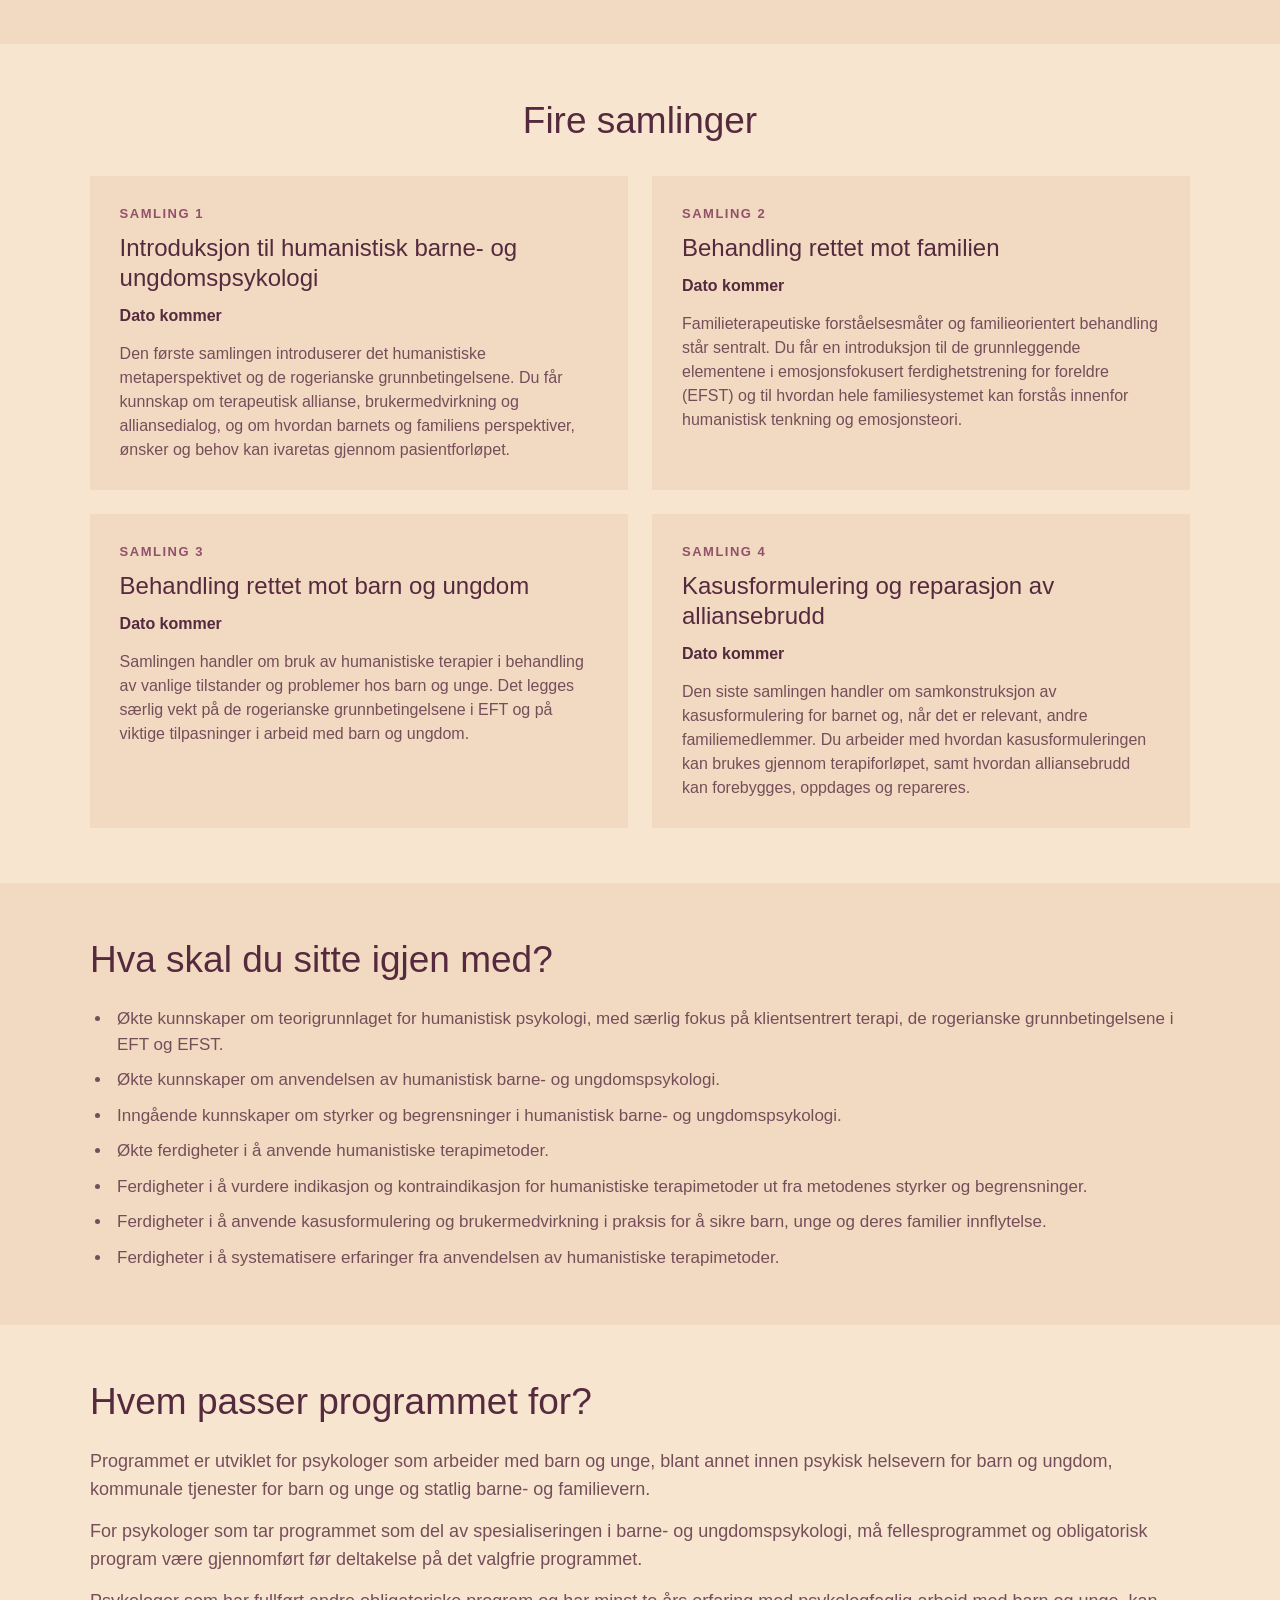
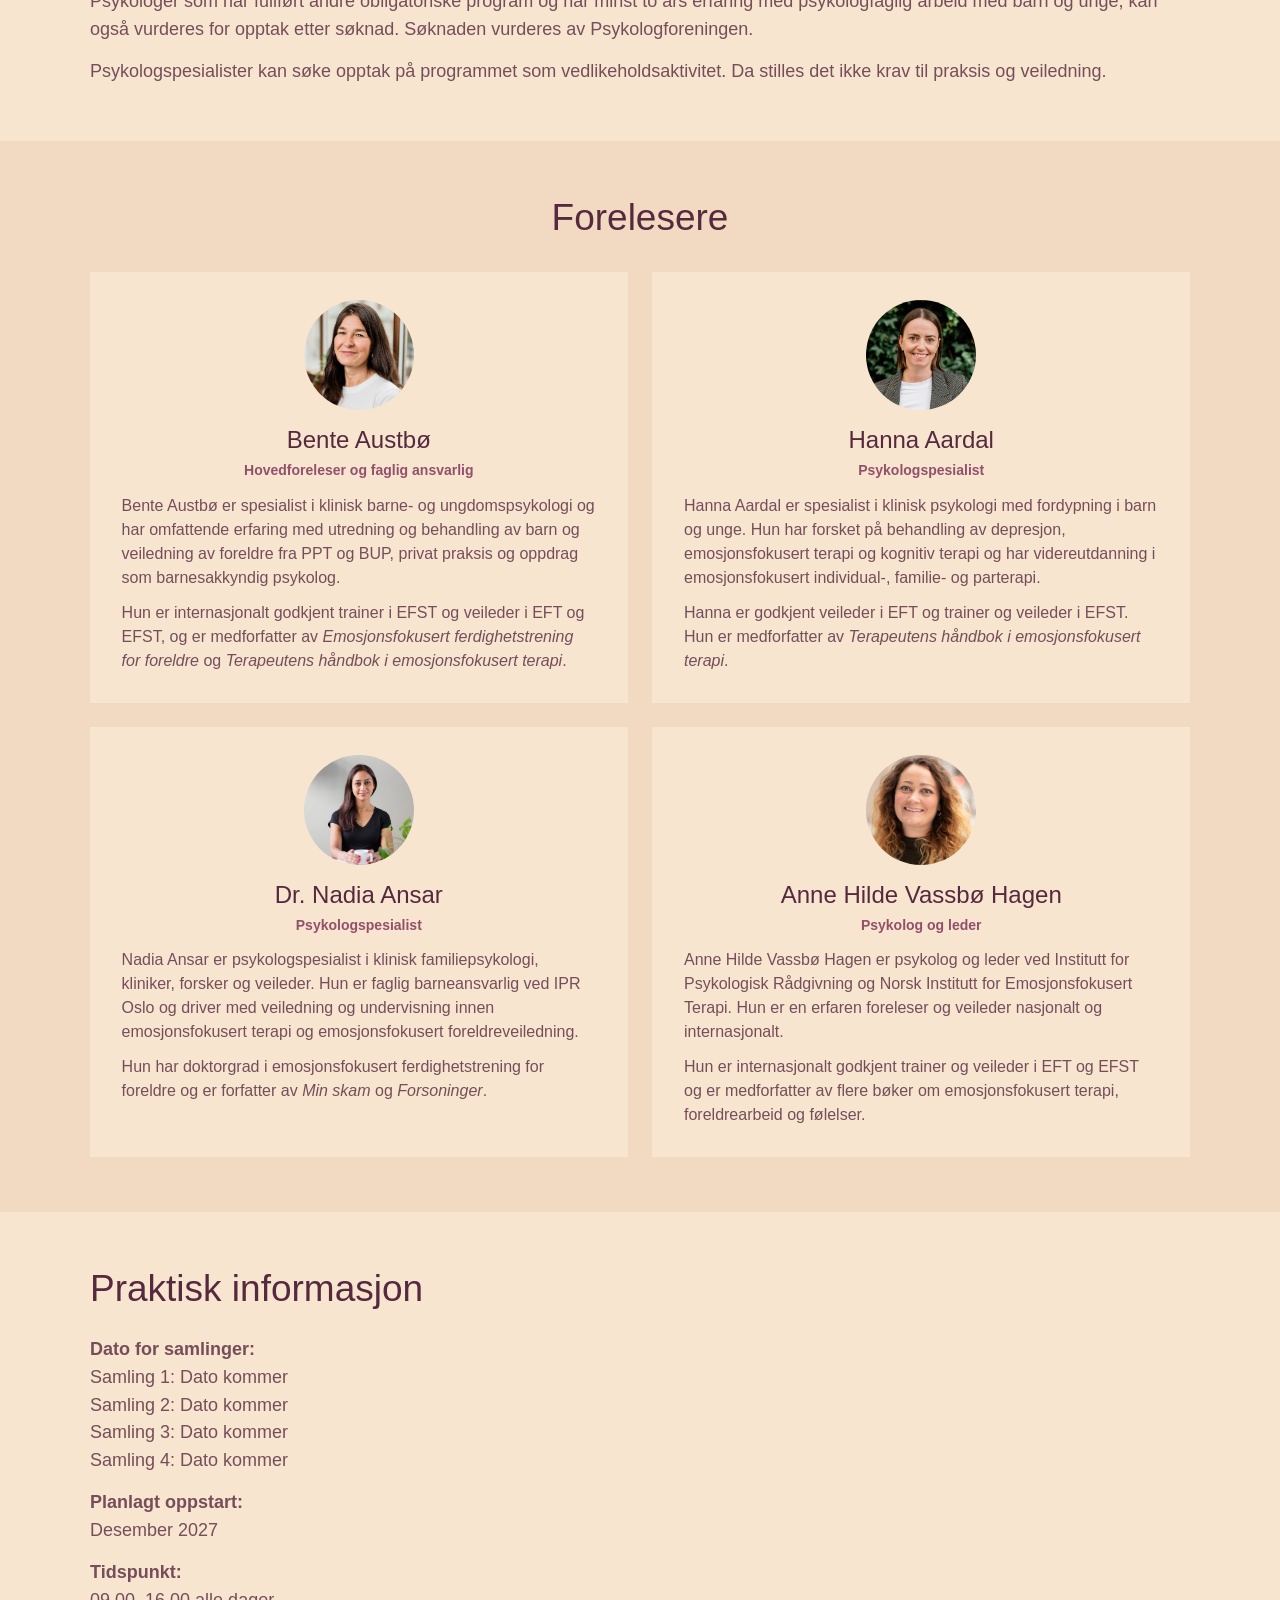
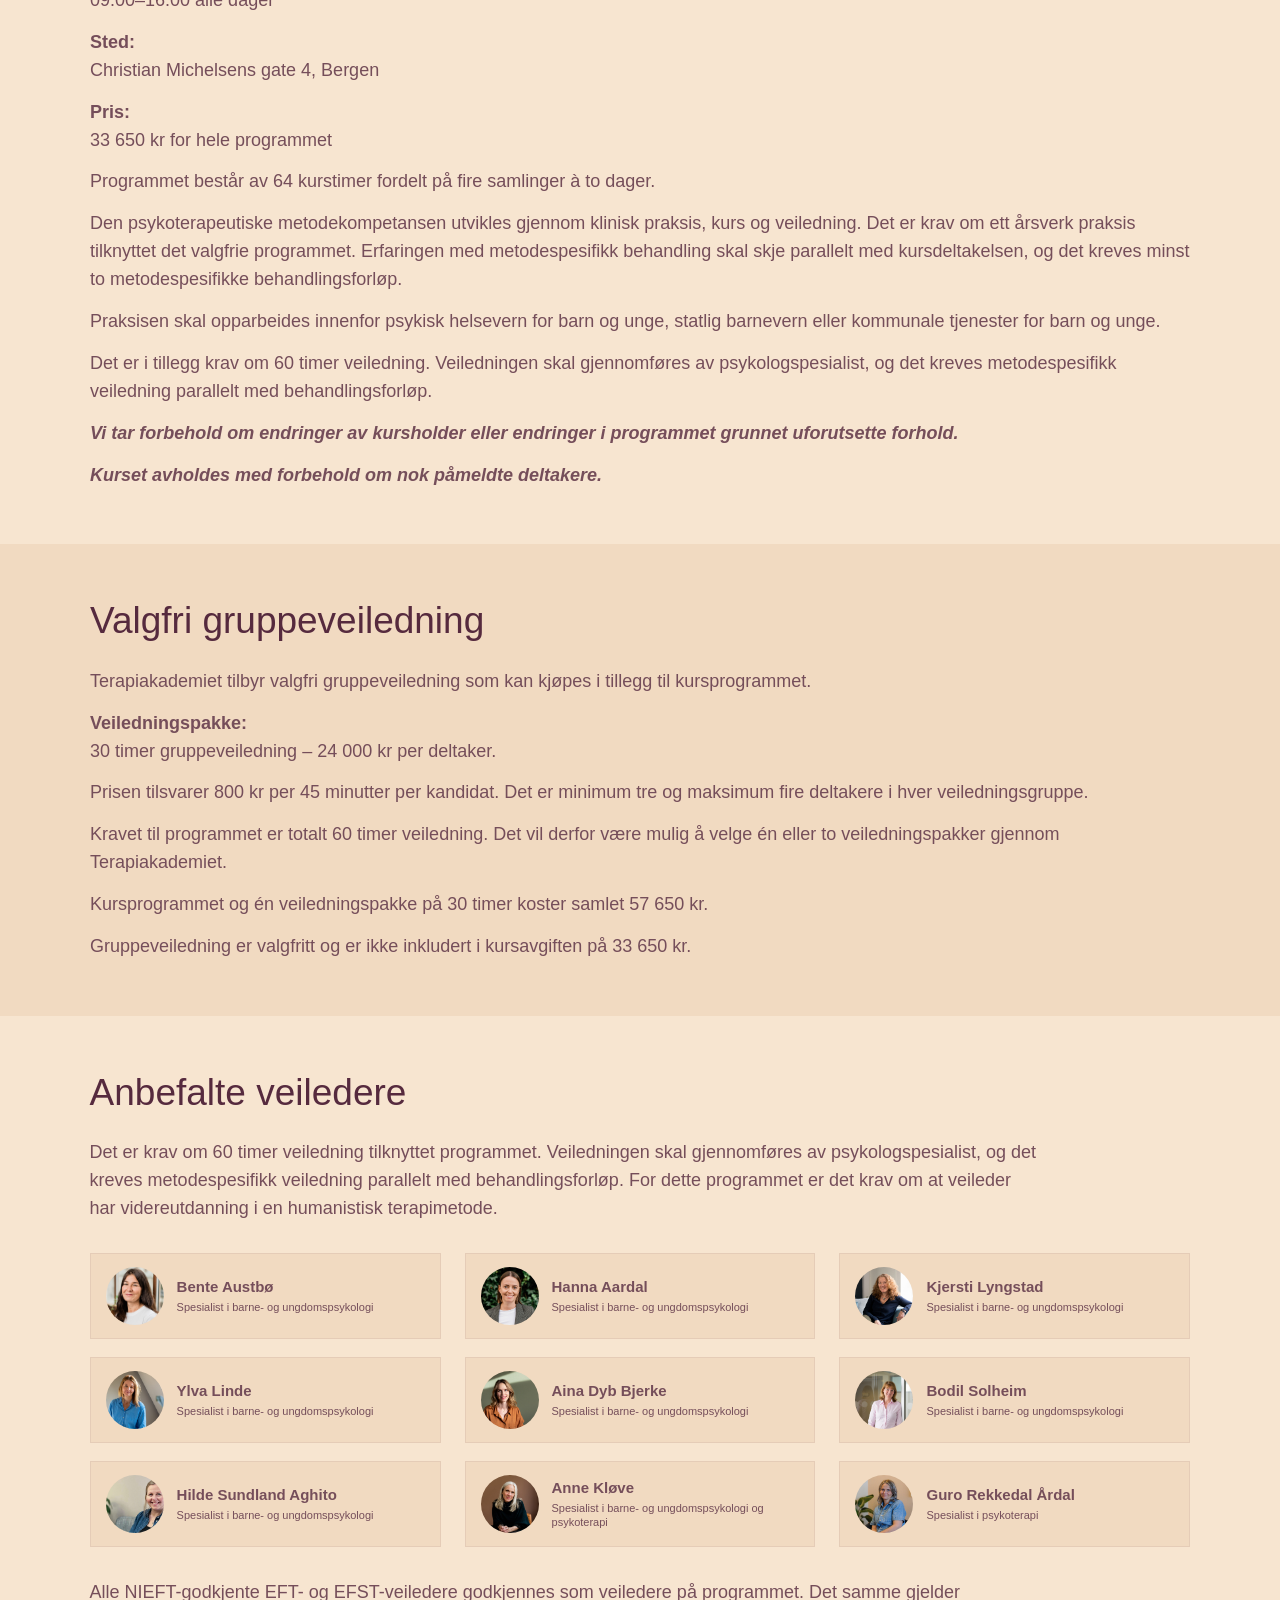
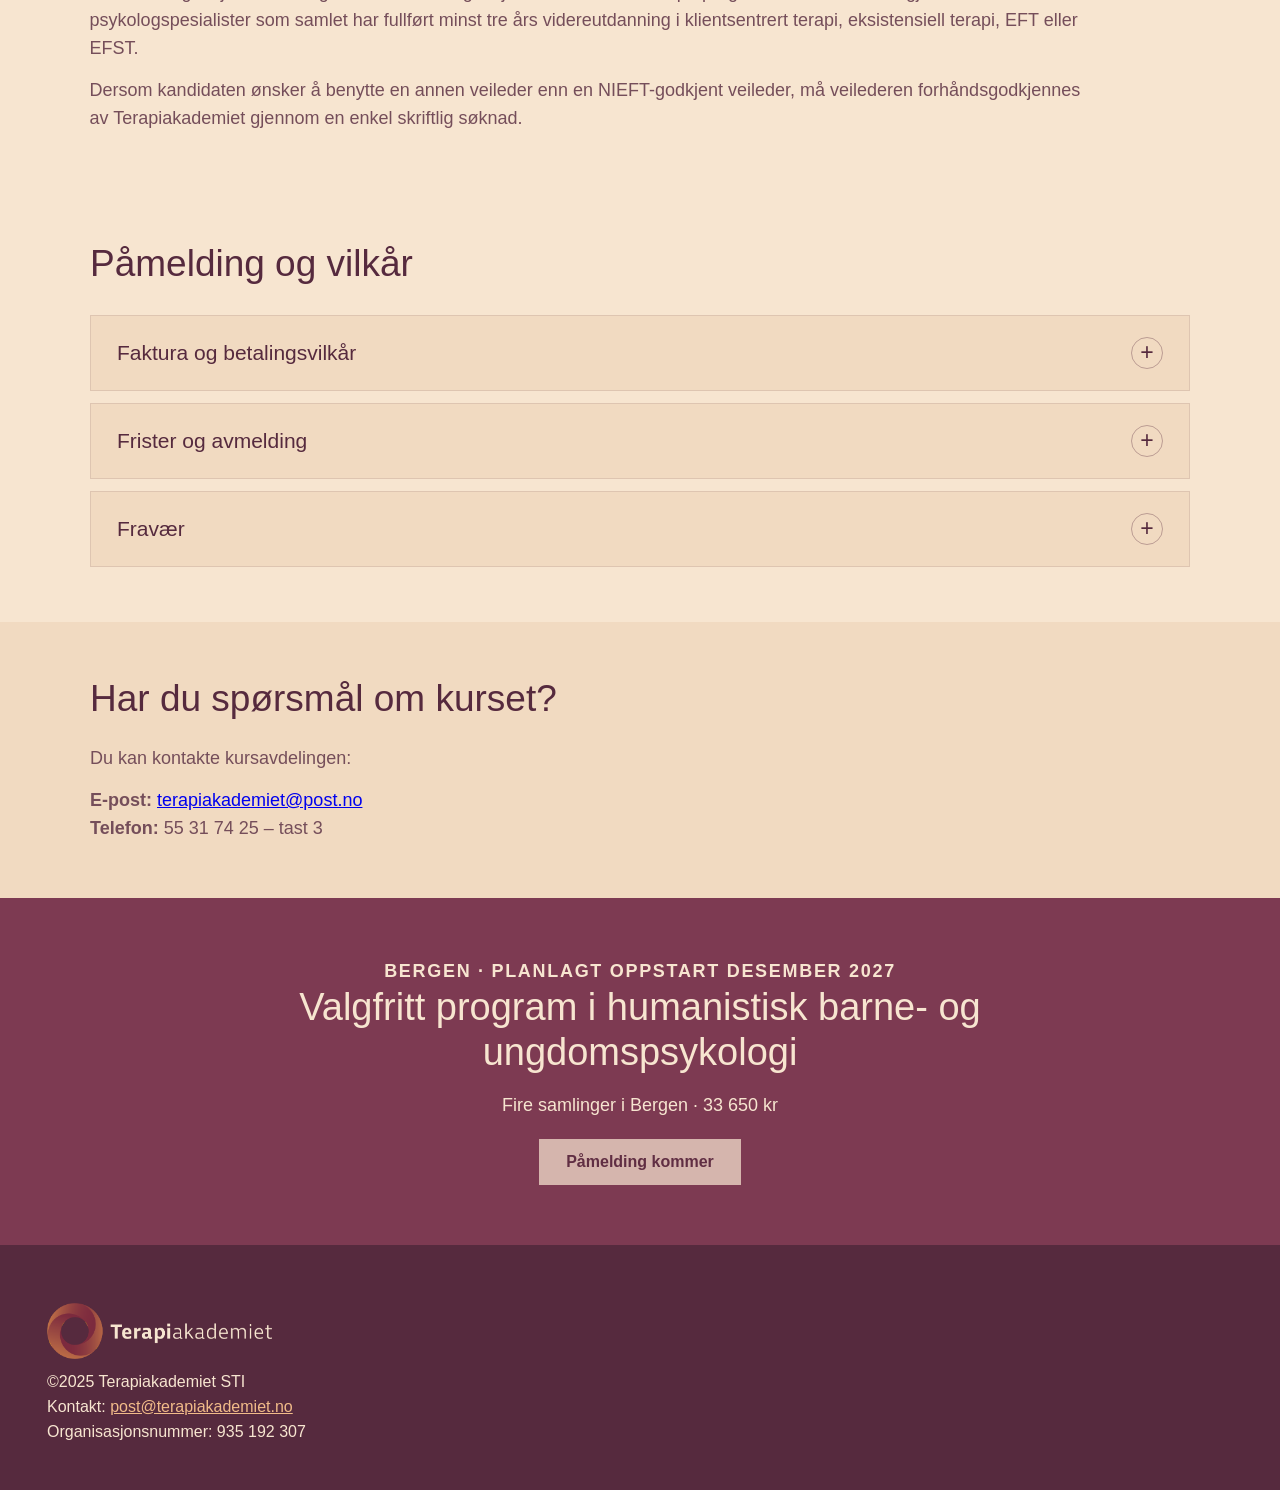
==== commit 77130ead: "Lagt til anbefalte veiledere med bilder." ====
--- a/bergen.html
+++ b/bergen.html
@@ -117,6 +117,80 @@
       }
 
       /* ========================================
+       ANBEFALTE VEILEDERE
+    ======================================== */
+
+      .supervisor-section {
+        background-color: #f7e5d0;
+      }
+
+      .supervisor-intro {
+        max-width: 950px;
+        margin-bottom: 30px;
+      }
+
+      .supervisor-grid {
+        display: grid;
+        grid-template-columns: repeat(3, minmax(0, 1fr));
+        gap: 18px 24px;
+
+        margin-top: 28px;
+        margin-bottom: 32px;
+      }
+
+      .supervisor-card {
+        display: flex;
+        align-items: center;
+
+        gap: 13px;
+
+        min-width: 0;
+        padding: 13px 15px;
+
+        background-color: #f1dac1;
+        border: 1px solid rgba(86, 42, 62, 0.08);
+      }
+
+      .supervisor-photo {
+        width: 58px;
+        height: 58px;
+
+        flex-shrink: 0;
+
+        object-fit: cover;
+        object-position: center 25%;
+
+        border-radius: 50%;
+      }
+
+      .supervisor-info {
+        min-width: 0;
+      }
+
+      .supervisor-name {
+        margin: 0 0 3px !important;
+
+        font-size: 15px !important;
+        line-height: 1.25 !important;
+        font-weight: 600;
+
+        color: #562a3e;
+      }
+
+      .supervisor-title {
+        margin: 0 !important;
+
+        font-size: 11px !important;
+        line-height: 1.3 !important;
+
+        color: #754e5a;
+      }
+
+      .supervisor-notes {
+        max-width: 1000px;
+      }
+
+      /* ========================================
        MOBIL - MER KOMPAKT VISNING
     ======================================== */
 
@@ -221,7 +295,7 @@
           text-align: center !important;
         }
 
-        /* Disse to overskriftene skal være på én linje */
+        /* Disse overskriftene skal være på én linje */
 
         .mobile-one-line {
           white-space: nowrap !important;
@@ -311,6 +385,50 @@
         .teacher-card p:not(.teacher-role) {
           margin-bottom: 8px !important;
           font-size: 14.5px !important;
+          line-height: 1.4 !important;
+        }
+
+        /* Anbefalte veiledere - 2 bortover */
+
+        .supervisor-intro {
+          margin-bottom: 18px !important;
+        }
+
+        .supervisor-grid {
+          grid-template-columns: repeat(2, minmax(0, 1fr)) !important;
+          gap: 10px !important;
+
+          margin-top: 18px !important;
+          margin-bottom: 22px !important;
+        }
+
+        .supervisor-card {
+          gap: 8px !important;
+
+          min-height: 67px;
+
+          padding: 9px !important;
+        }
+
+        .supervisor-photo {
+          width: 43px !important;
+          height: 43px !important;
+        }
+
+        .supervisor-name {
+          margin-bottom: 2px !important;
+
+          font-size: 11.5px !important;
+          line-height: 1.18 !important;
+        }
+
+        .supervisor-title {
+          font-size: 8.5px !important;
+          line-height: 1.2 !important;
+        }
+
+        .supervisor-notes p {
+          font-size: 14px !important;
           line-height: 1.4 !important;
         }
 
@@ -914,7 +1032,7 @@
       </section>
 
       <!-- ========================================
-         VEILEDNING
+         VALGFRI GRUPPEVEILEDNING
     ========================================= -->
 
       <section class="course-section course-section-alt">
@@ -951,6 +1069,203 @@
             Gruppeveiledning er valgfritt og er ikke inkludert i kursavgiften på
             33 650 kr.
           </p>
+        </div>
+      </section>
+
+      <!-- ========================================
+         ANBEFALTE VEILEDERE
+    ========================================= -->
+
+      <section class="course-section supervisor-section">
+        <div class="wide-container">
+          <h2>Anbefalte veiledere</h2>
+
+          <div class="supervisor-intro">
+            <p>
+              Det er krav om 60 timer veiledning tilknyttet programmet.
+              Veiledningen skal gjennomføres av psykologspesialist, og det
+              kreves metodespesifikk veiledning parallelt med behandlingsforløp.
+              For dette programmet er det krav om at veileder har
+              videreutdanning i en humanistisk terapimetode.
+            </p>
+          </div>
+
+          <div class="supervisor-grid">
+            <!-- BENTE -->
+
+            <div class="supervisor-card">
+              <img
+                src="images/bente.jpg"
+                alt="Bente Austbø"
+                class="supervisor-photo"
+              />
+
+              <div class="supervisor-info">
+                <p class="supervisor-name">Bente Austbø</p>
+
+                <p class="supervisor-title">
+                  Spesialist i barne- og ungdomspsykologi
+                </p>
+              </div>
+            </div>
+
+            <!-- HANNA -->
+
+            <div class="supervisor-card">
+              <img
+                src="images/hanna.jpg"
+                alt="Hanna Aardal"
+                class="supervisor-photo"
+              />
+
+              <div class="supervisor-info">
+                <p class="supervisor-name">Hanna Aardal</p>
+
+                <p class="supervisor-title">
+                  Spesialist i barne- og ungdomspsykologi
+                </p>
+              </div>
+            </div>
+
+            <!-- KJERSTI -->
+
+            <div class="supervisor-card">
+              <img
+                src="images/kjersti.jpg"
+                alt="Kjersti Lyngstad"
+                class="supervisor-photo"
+              />
+
+              <div class="supervisor-info">
+                <p class="supervisor-name">Kjersti Lyngstad</p>
+
+                <p class="supervisor-title">
+                  Spesialist i barne- og ungdomspsykologi
+                </p>
+              </div>
+            </div>
+
+            <!-- YLVA -->
+
+            <div class="supervisor-card">
+              <img
+                src="images/ylva.jpg"
+                alt="Ylva Linde"
+                class="supervisor-photo"
+              />
+
+              <div class="supervisor-info">
+                <p class="supervisor-name">Ylva Linde</p>
+
+                <p class="supervisor-title">
+                  Spesialist i barne- og ungdomspsykologi
+                </p>
+              </div>
+            </div>
+
+            <!-- AINA -->
+
+            <div class="supervisor-card">
+              <img
+                src="images/aina.jpg"
+                alt="Aina Dyb Bjerke"
+                class="supervisor-photo"
+              />
+
+              <div class="supervisor-info">
+                <p class="supervisor-name">Aina Dyb Bjerke</p>
+
+                <p class="supervisor-title">
+                  Spesialist i barne- og ungdomspsykologi
+                </p>
+              </div>
+            </div>
+
+            <!-- BODIL -->
+
+            <div class="supervisor-card">
+              <img
+                src="images/bodil.jpg"
+                alt="Bodil Solheim"
+                class="supervisor-photo"
+              />
+
+              <div class="supervisor-info">
+                <p class="supervisor-name">Bodil Solheim</p>
+
+                <p class="supervisor-title">
+                  Spesialist i barne- og ungdomspsykologi
+                </p>
+              </div>
+            </div>
+
+            <!-- HILDE -->
+
+            <div class="supervisor-card">
+              <img
+                src="images/hilde.jpg"
+                alt="Hilde Sundland Aghito"
+                class="supervisor-photo"
+              />
+
+              <div class="supervisor-info">
+                <p class="supervisor-name">Hilde Sundland Aghito</p>
+
+                <p class="supervisor-title">
+                  Spesialist i barne- og ungdomspsykologi
+                </p>
+              </div>
+            </div>
+
+            <!-- ANNE KLØVE -->
+
+            <div class="supervisor-card">
+              <img
+                src="images/anne-klove.jpg"
+                alt="Anne Kløve"
+                class="supervisor-photo"
+              />
+
+              <div class="supervisor-info">
+                <p class="supervisor-name">Anne Kløve</p>
+
+                <p class="supervisor-title">
+                  Spesialist i barne- og ungdomspsykologi og psykoterapi
+                </p>
+              </div>
+            </div>
+
+            <!-- GURO -->
+
+            <div class="supervisor-card">
+              <img
+                src="images/guro.jpg"
+                alt="Guro Rekkedal Årdal"
+                class="supervisor-photo"
+              />
+
+              <div class="supervisor-info">
+                <p class="supervisor-name">Guro Rekkedal Årdal</p>
+
+                <p class="supervisor-title">Spesialist i psykoterapi</p>
+              </div>
+            </div>
+          </div>
+
+          <div class="supervisor-notes">
+            <p>
+              Alle NIEFT-godkjente EFT- og EFST-veiledere godkjennes som
+              veiledere på programmet. Det samme gjelder psykologspesialister
+              som samlet har fullført minst tre års videreutdanning i
+              klientsentrert terapi, eksistensiell terapi, EFT eller EFST.
+            </p>
+
+            <p>
+              Dersom kandidaten ønsker å benytte en annen veileder enn en
+              NIEFT-godkjent veileder, må veilederen forhåndsgodkjennes av
+              Terapiakademiet gjennom en enkel skriftlig søknad.
+            </p>
+          </div>
         </div>
       </section>
 
@@ -1111,12 +1426,12 @@
         <div class="text-container">
           <h2>Har du spørsmål om kurset?</h2>
 
-          <p>Du kan kontakte kursavdelingen i Bergen:</p>
+          <p>Du kan kontakte kursavdelingen:</p>
 
           <p>
             <strong>E-post:</strong>
-            <a href="mailto:post@terapiakademiet.no">
-              post@terapiakademiet.no
+            <a href="mailto:terapiakademiet@post.no">
+              terapiakademiet@post.no
             </a>
             <br />
 
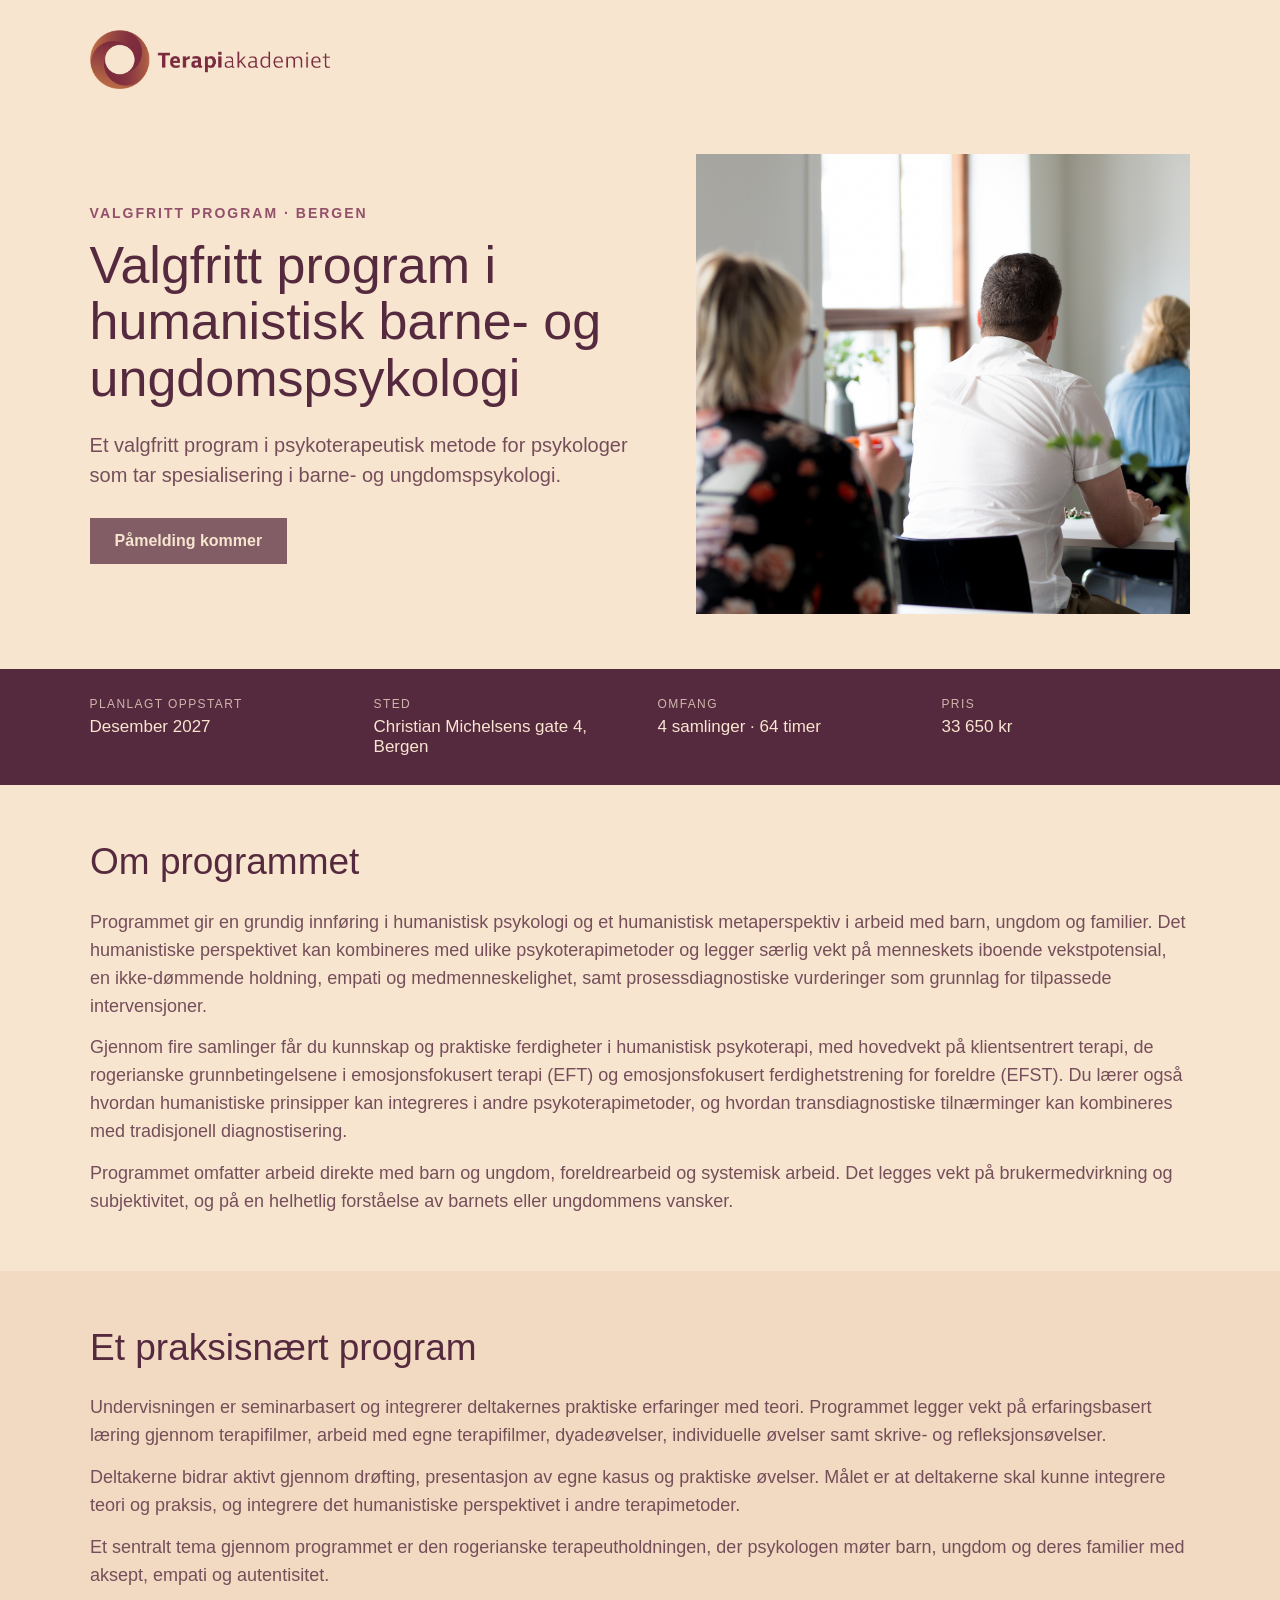
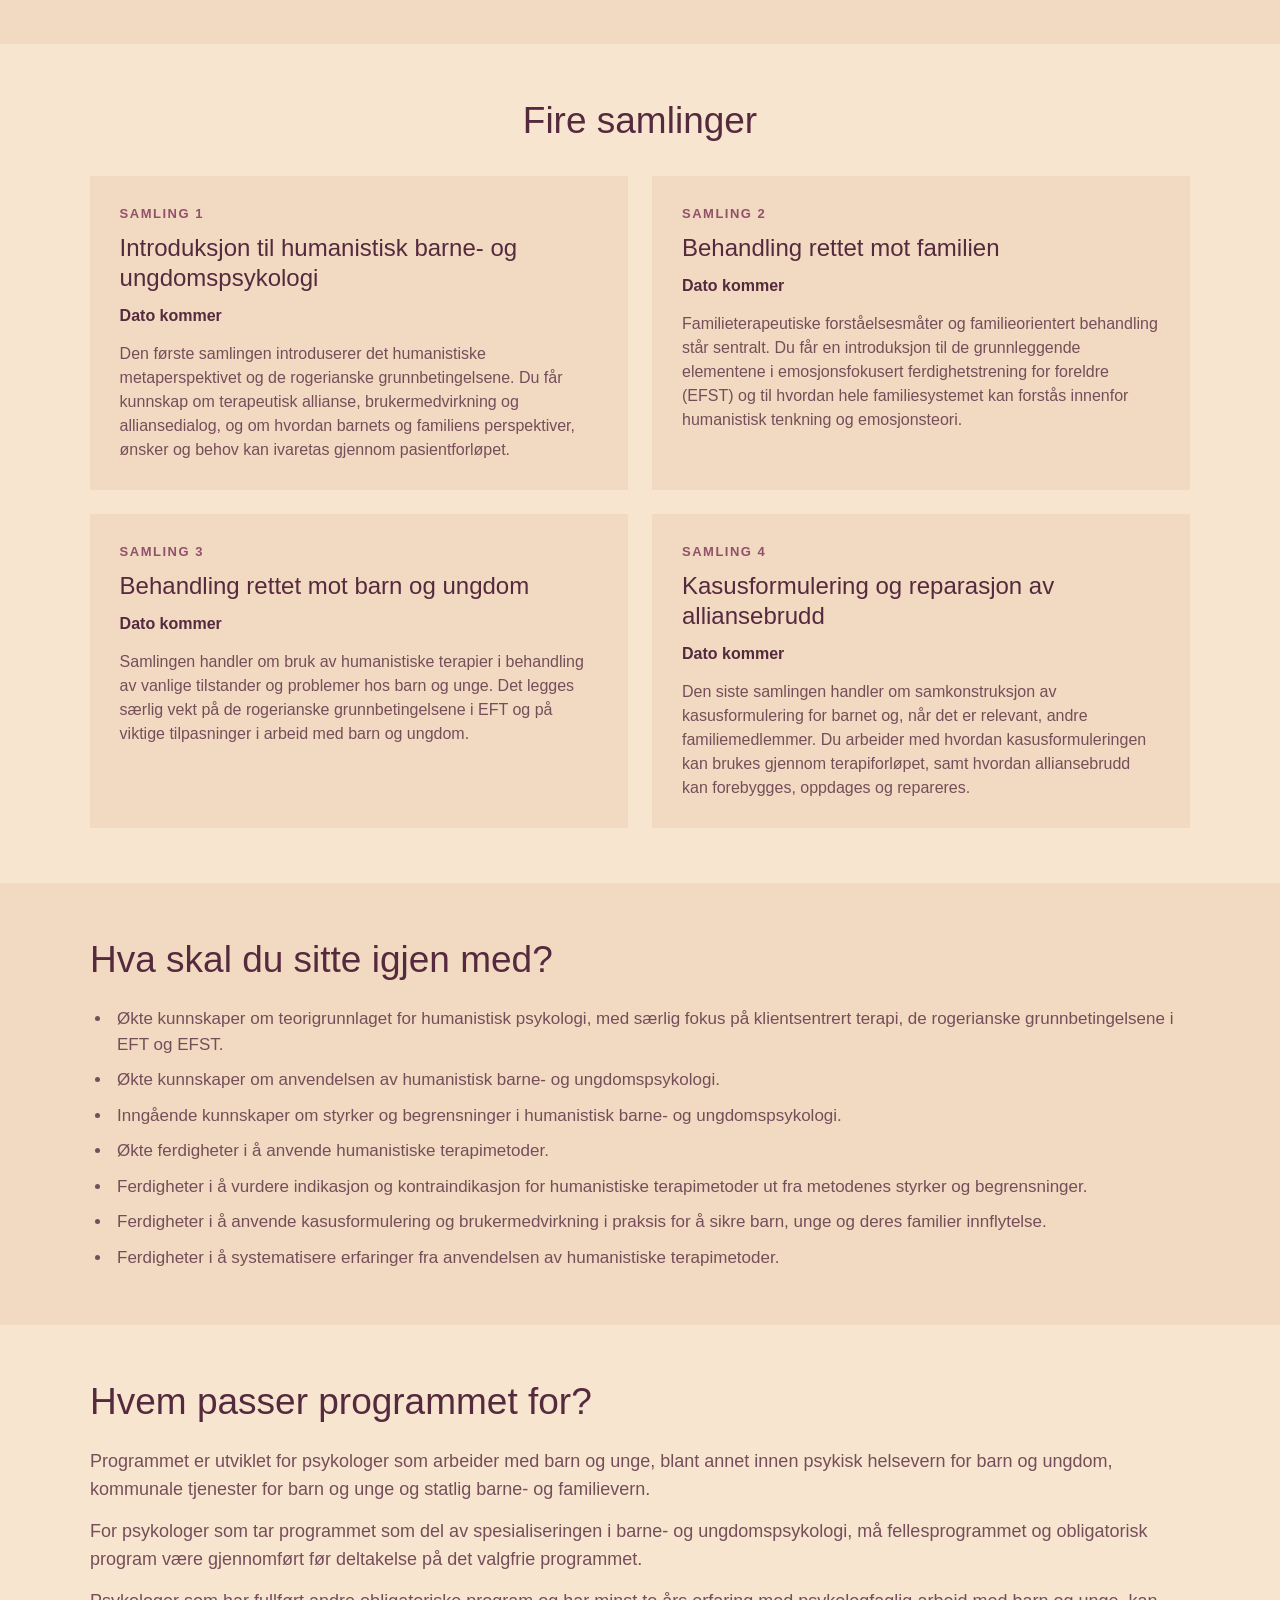
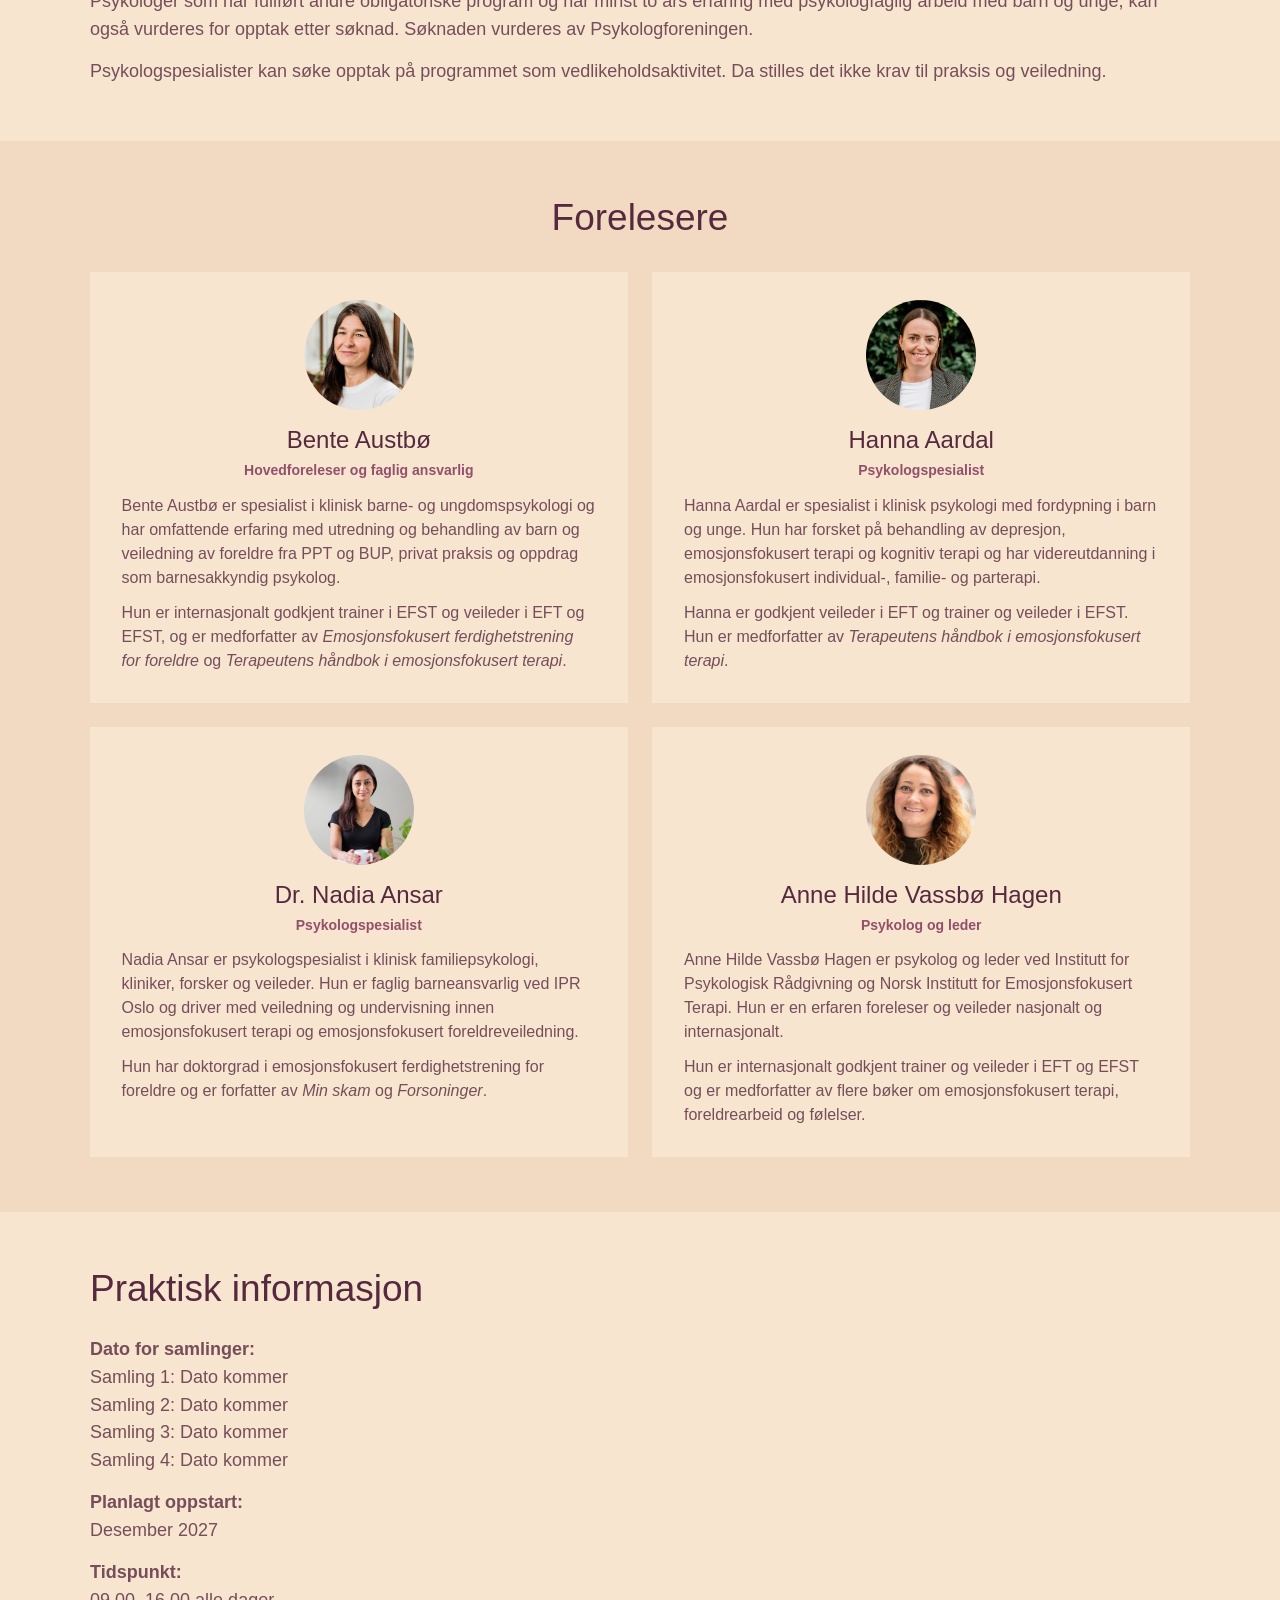
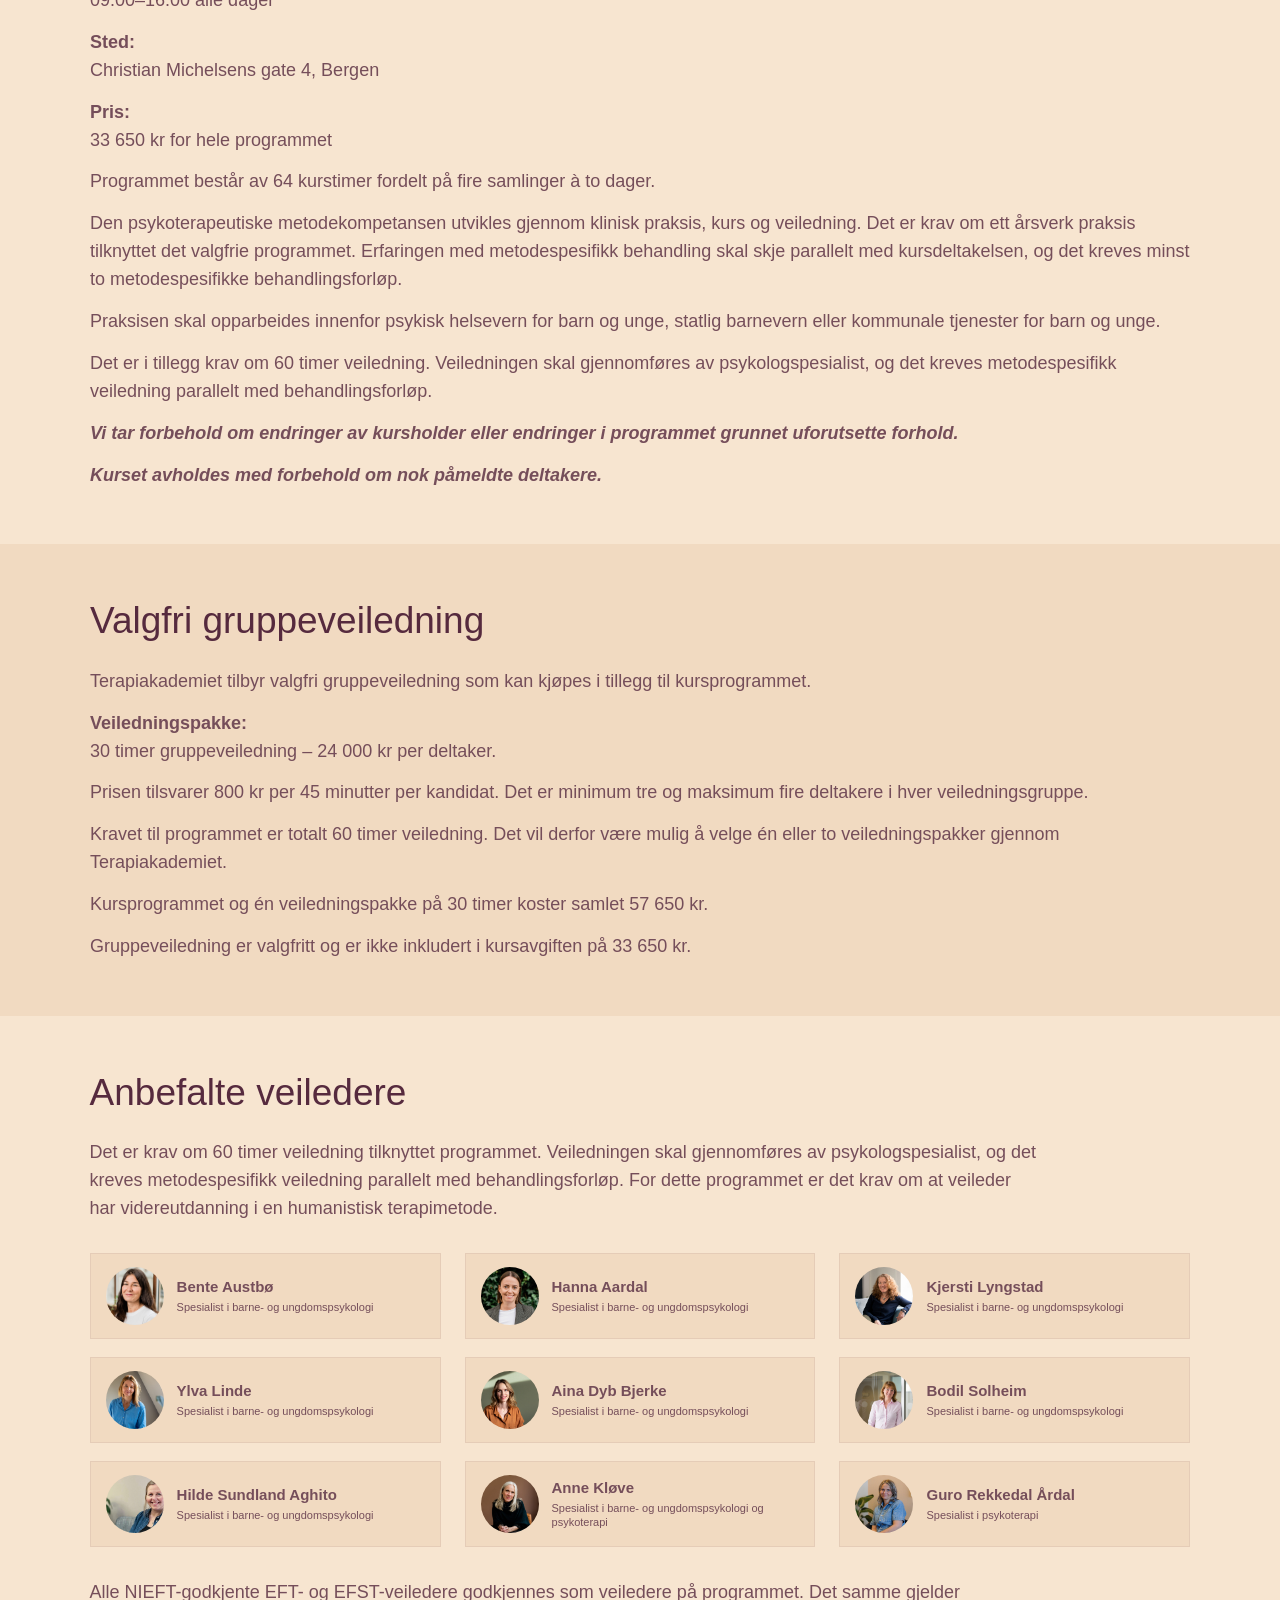
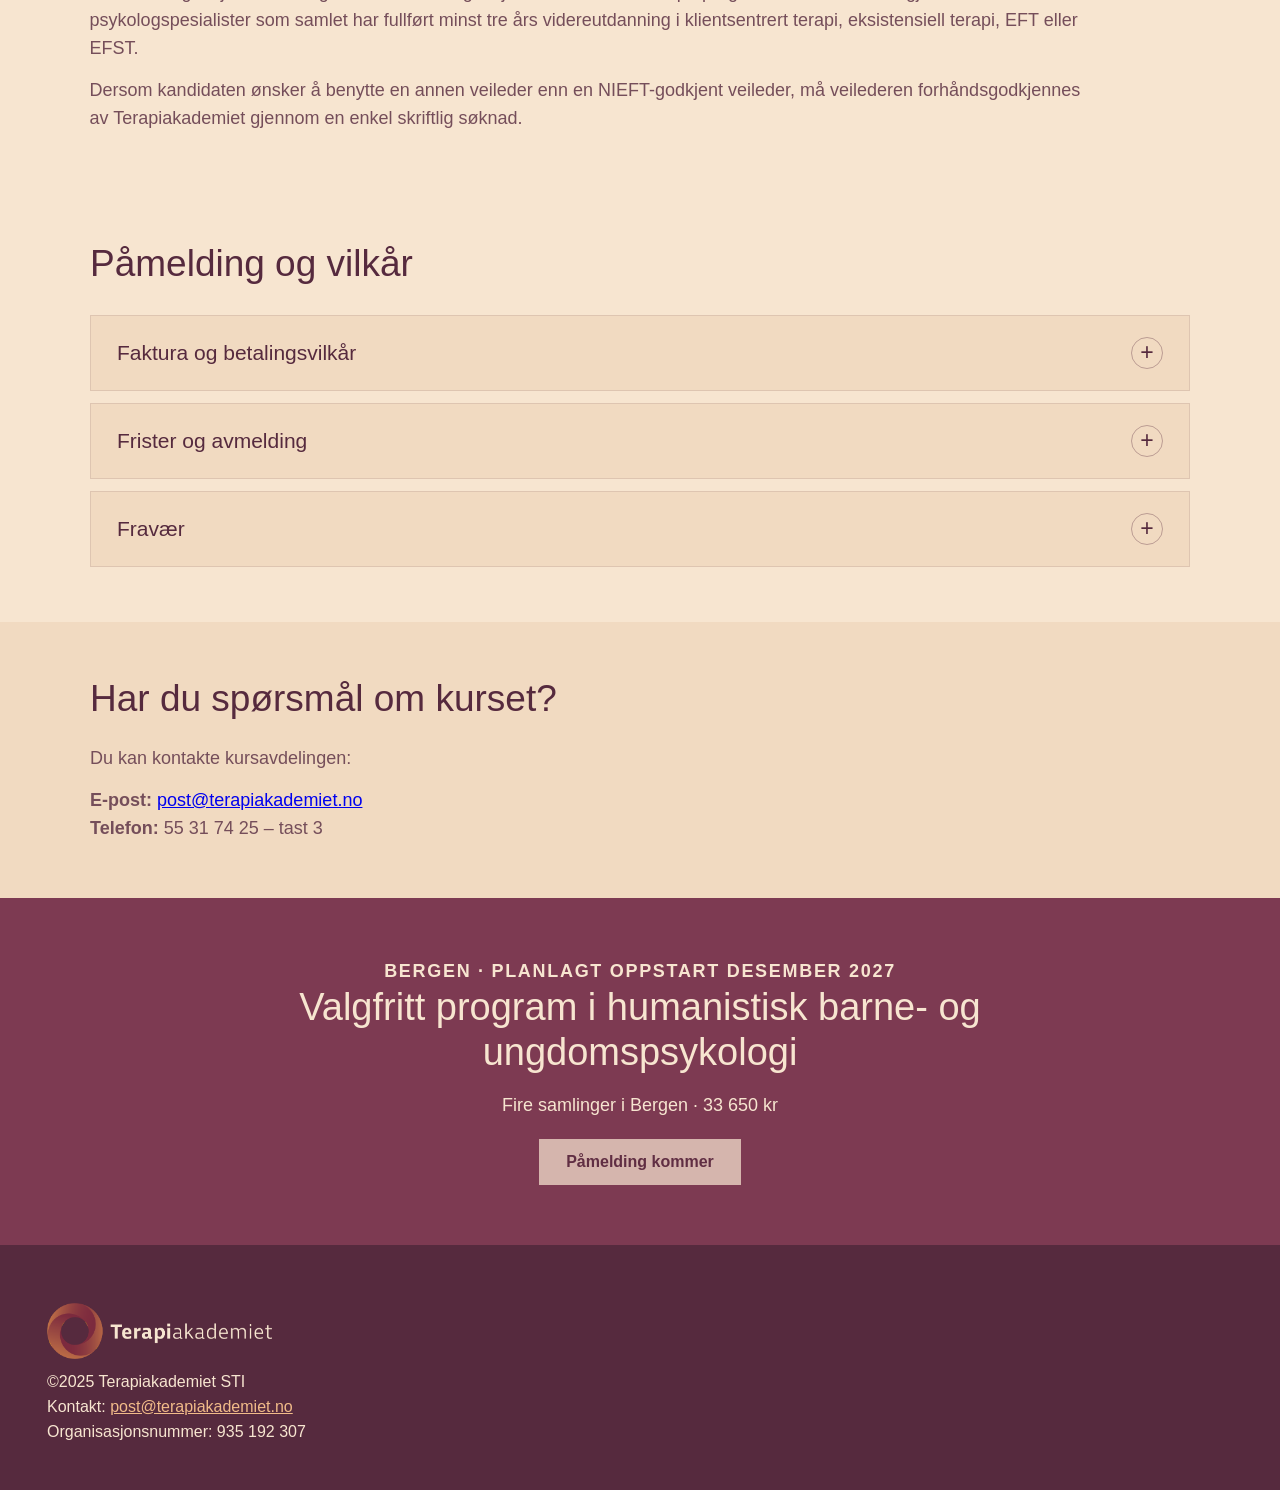
==== commit 6c420043: "feil e-post. rettet." ====
--- a/bergen.html
+++ b/bergen.html
@@ -388,7 +388,7 @@
           line-height: 1.4 !important;
         }
 
-        /* Anbefalte veiledere - 2 bortover */
+        /* Anbefalte veiledere - 2 bortover på mobil */
 
         .supervisor-intro {
           margin-bottom: 18px !important;
@@ -403,35 +403,59 @@
         }
 
         .supervisor-card {
-          gap: 8px !important;
-
-          min-height: 67px;
-
-          padding: 9px !important;
+          display: flex !important;
+          align-items: center !important;
+
+          gap: 7px !important;
+
+          min-width: 0 !important;
+          min-height: 72px !important;
+
+          padding: 8px !important;
+
+          overflow: hidden !important;
         }
 
         .supervisor-photo {
-          width: 43px !important;
-          height: 43px !important;
-        }
-
-        .supervisor-name {
-          margin-bottom: 2px !important;
-
-          font-size: 11.5px !important;
-          line-height: 1.18 !important;
-        }
-
-        .supervisor-title {
-          font-size: 8.5px !important;
-          line-height: 1.2 !important;
+          width: 42px !important;
+          height: 42px !important;
+
+          flex: 0 0 42px !important;
+        }
+
+        .supervisor-info {
+          min-width: 0 !important;
+          width: 100% !important;
+        }
+
+        /* Viktig: høyere spesifisitet enn vanlig avsnittstekst */
+
+        .course-section .supervisor-name {
+          margin: 0 0 3px 0 !important;
+
+          font-size: 11px !important;
+          line-height: 1.15 !important;
+          font-weight: 600 !important;
+
+          overflow-wrap: anywhere !important;
+          word-break: normal !important;
+        }
+
+        .course-section .supervisor-title {
+          margin: 0 !important;
+
+          font-size: 8px !important;
+          line-height: 1.25 !important;
+          font-weight: 400 !important;
+
+          overflow-wrap: anywhere !important;
+          word-break: normal !important;
         }
 
         .supervisor-notes p {
           font-size: 14px !important;
           line-height: 1.4 !important;
         }
-
         /* Sammenleggbare felt */
 
         .accordion-container h2 {
@@ -1430,8 +1454,8 @@
 
           <p>
             <strong>E-post:</strong>
-            <a href="mailto:terapiakademiet@post.no">
-              terapiakademiet@post.no
+            <a href="mailto:post@terapiakademiet.no">
+              post@terapiakademiet.no
             </a>
             <br />
 
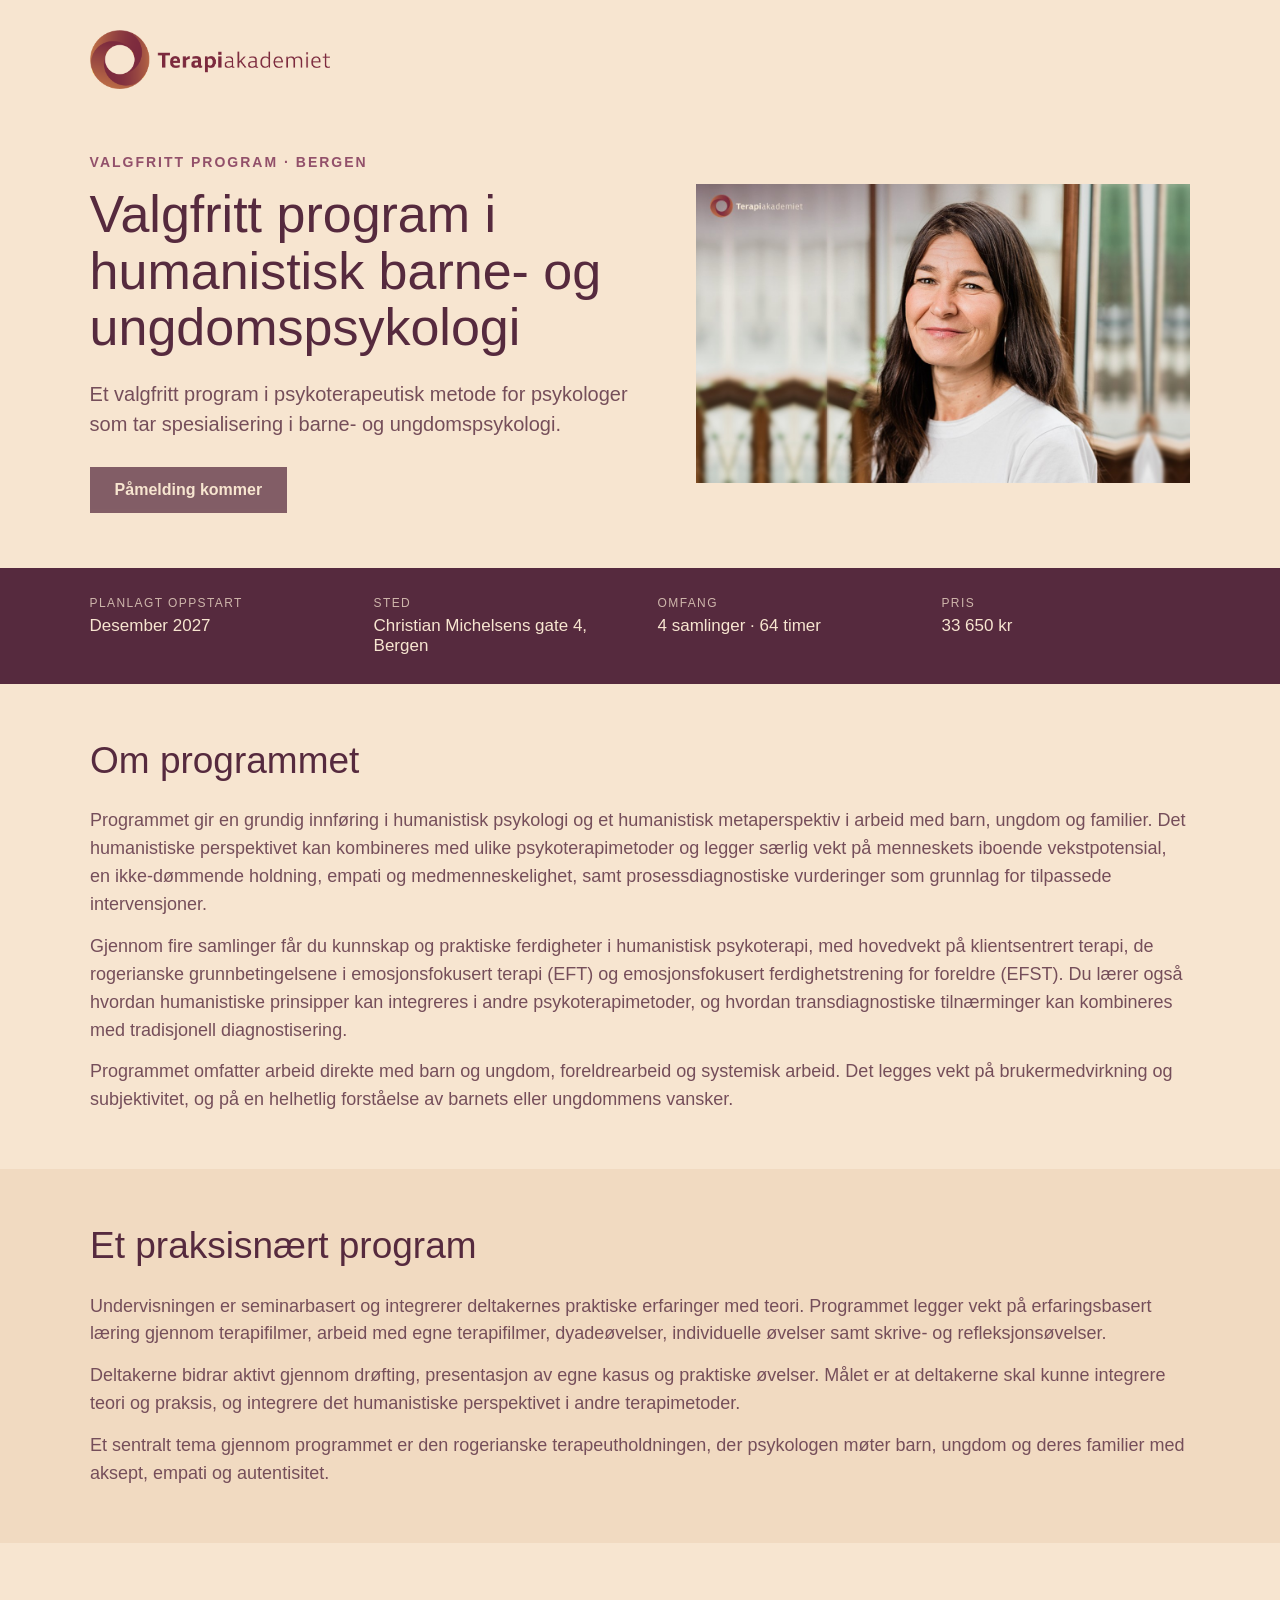
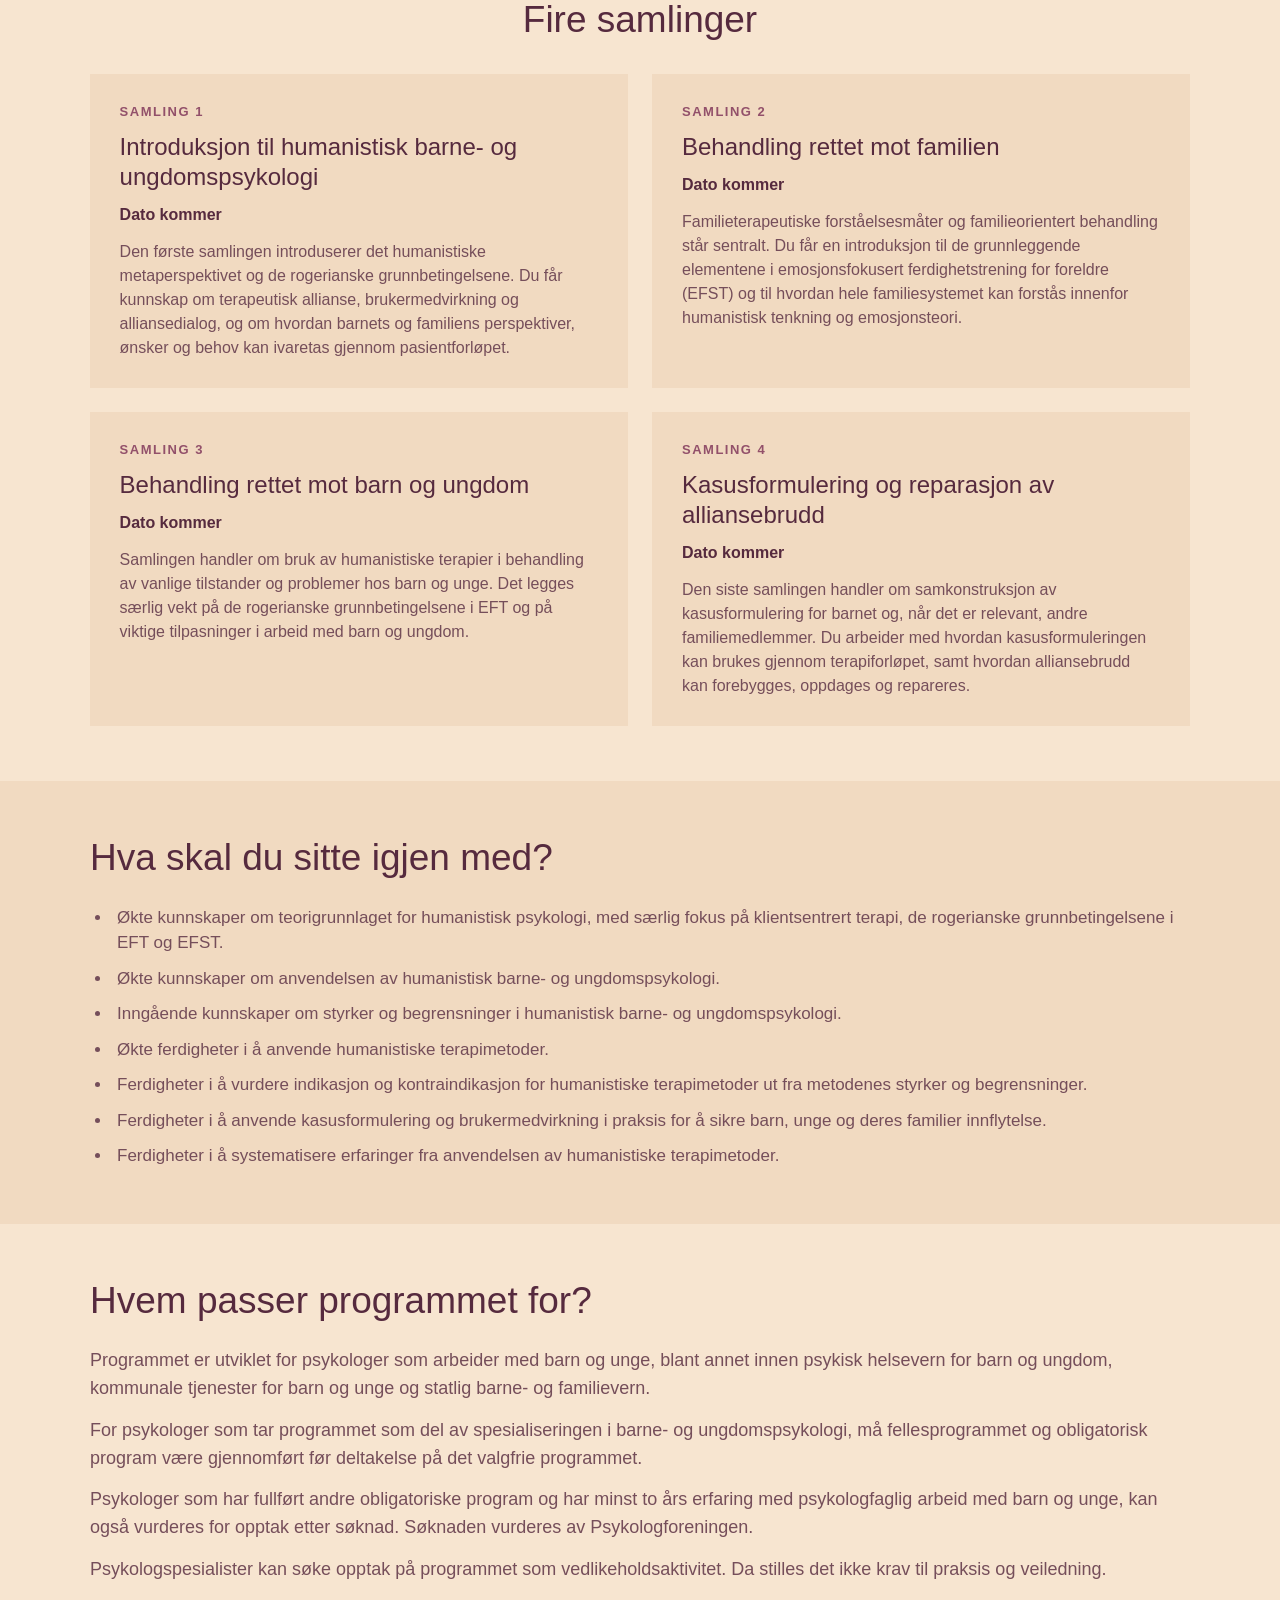
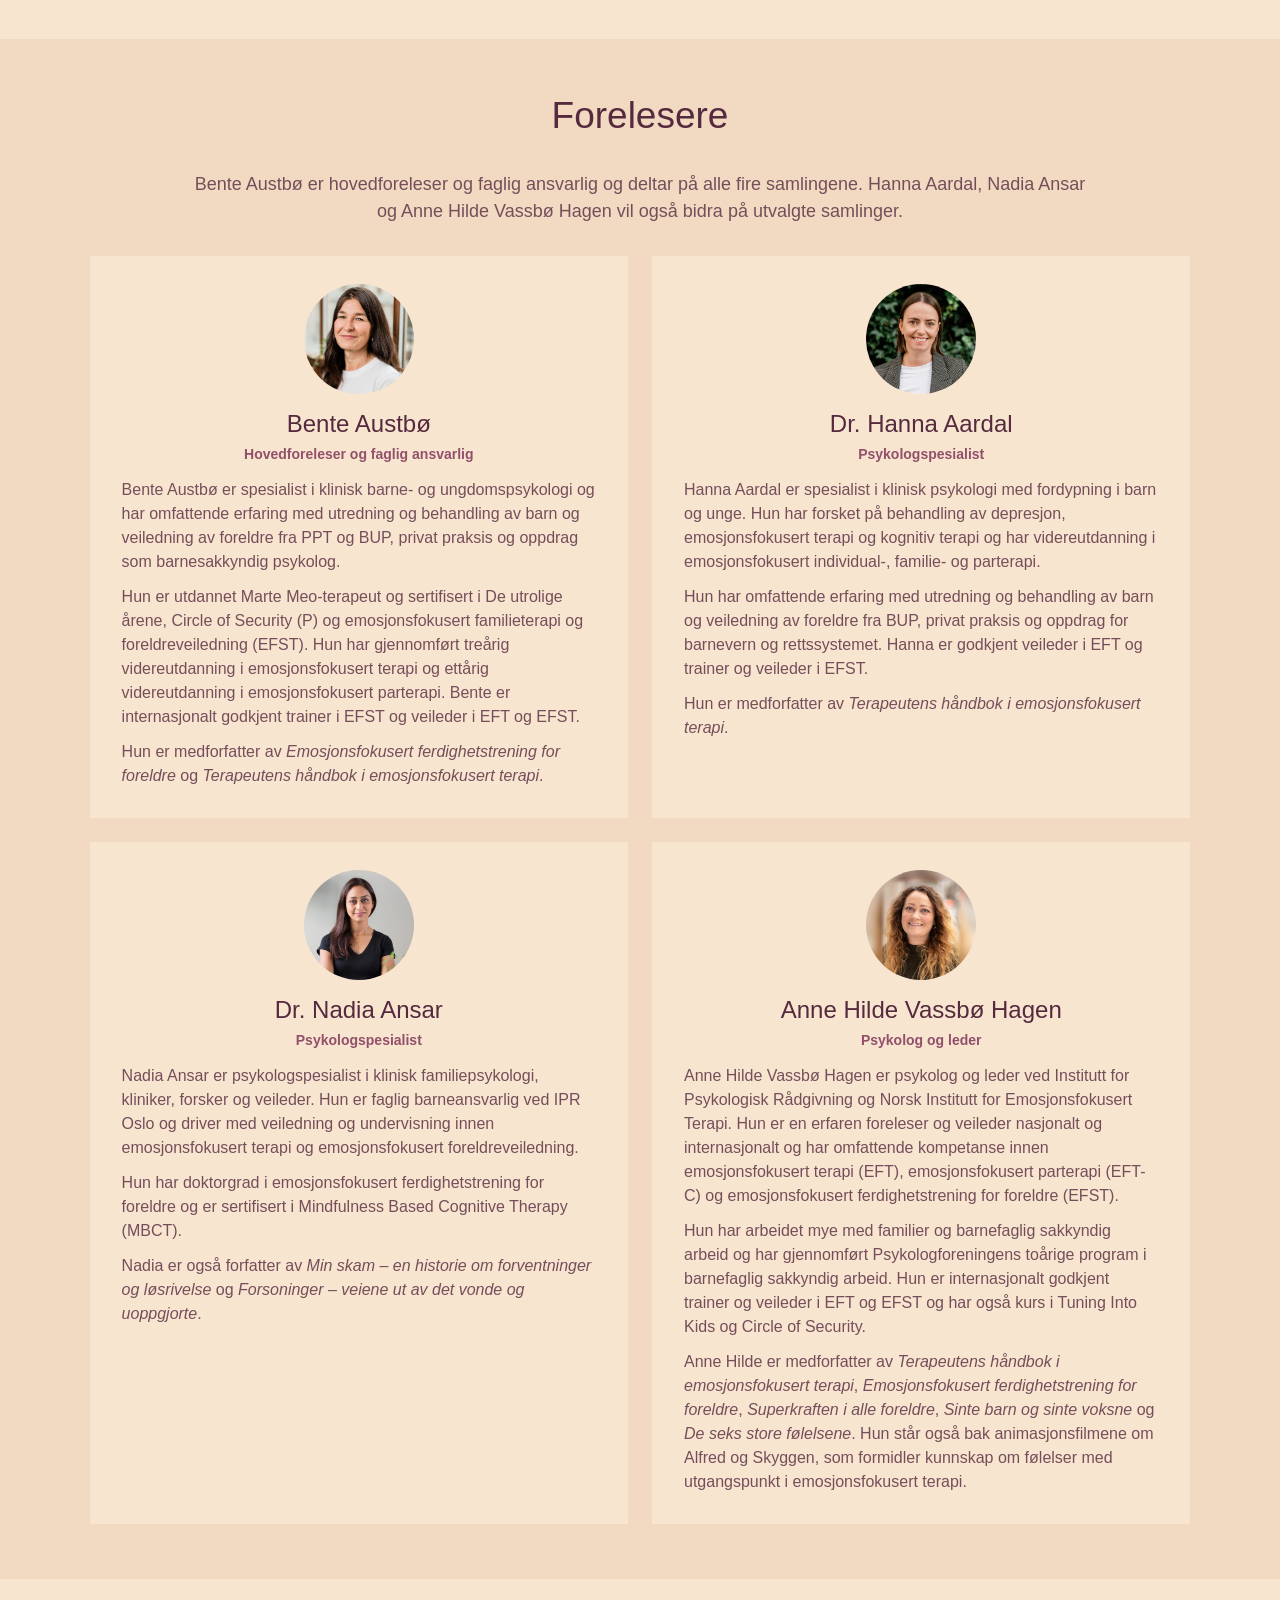
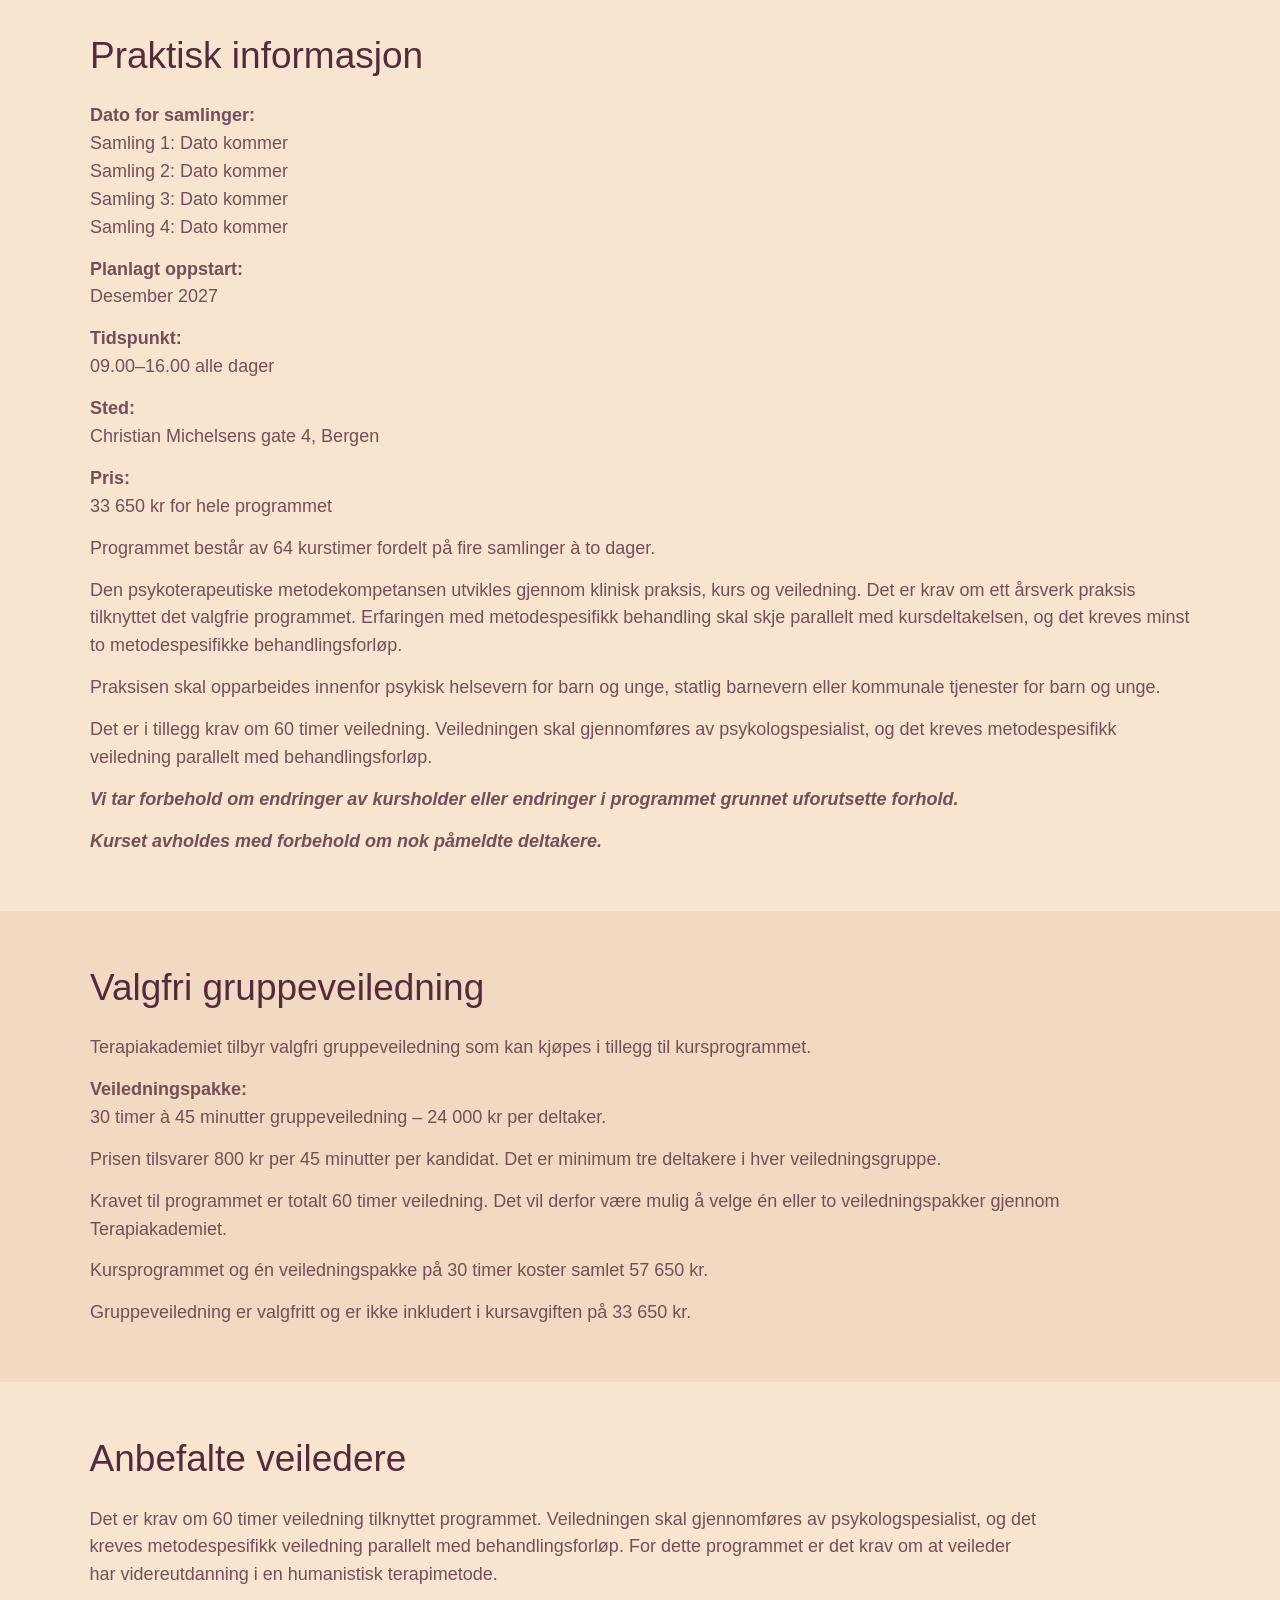
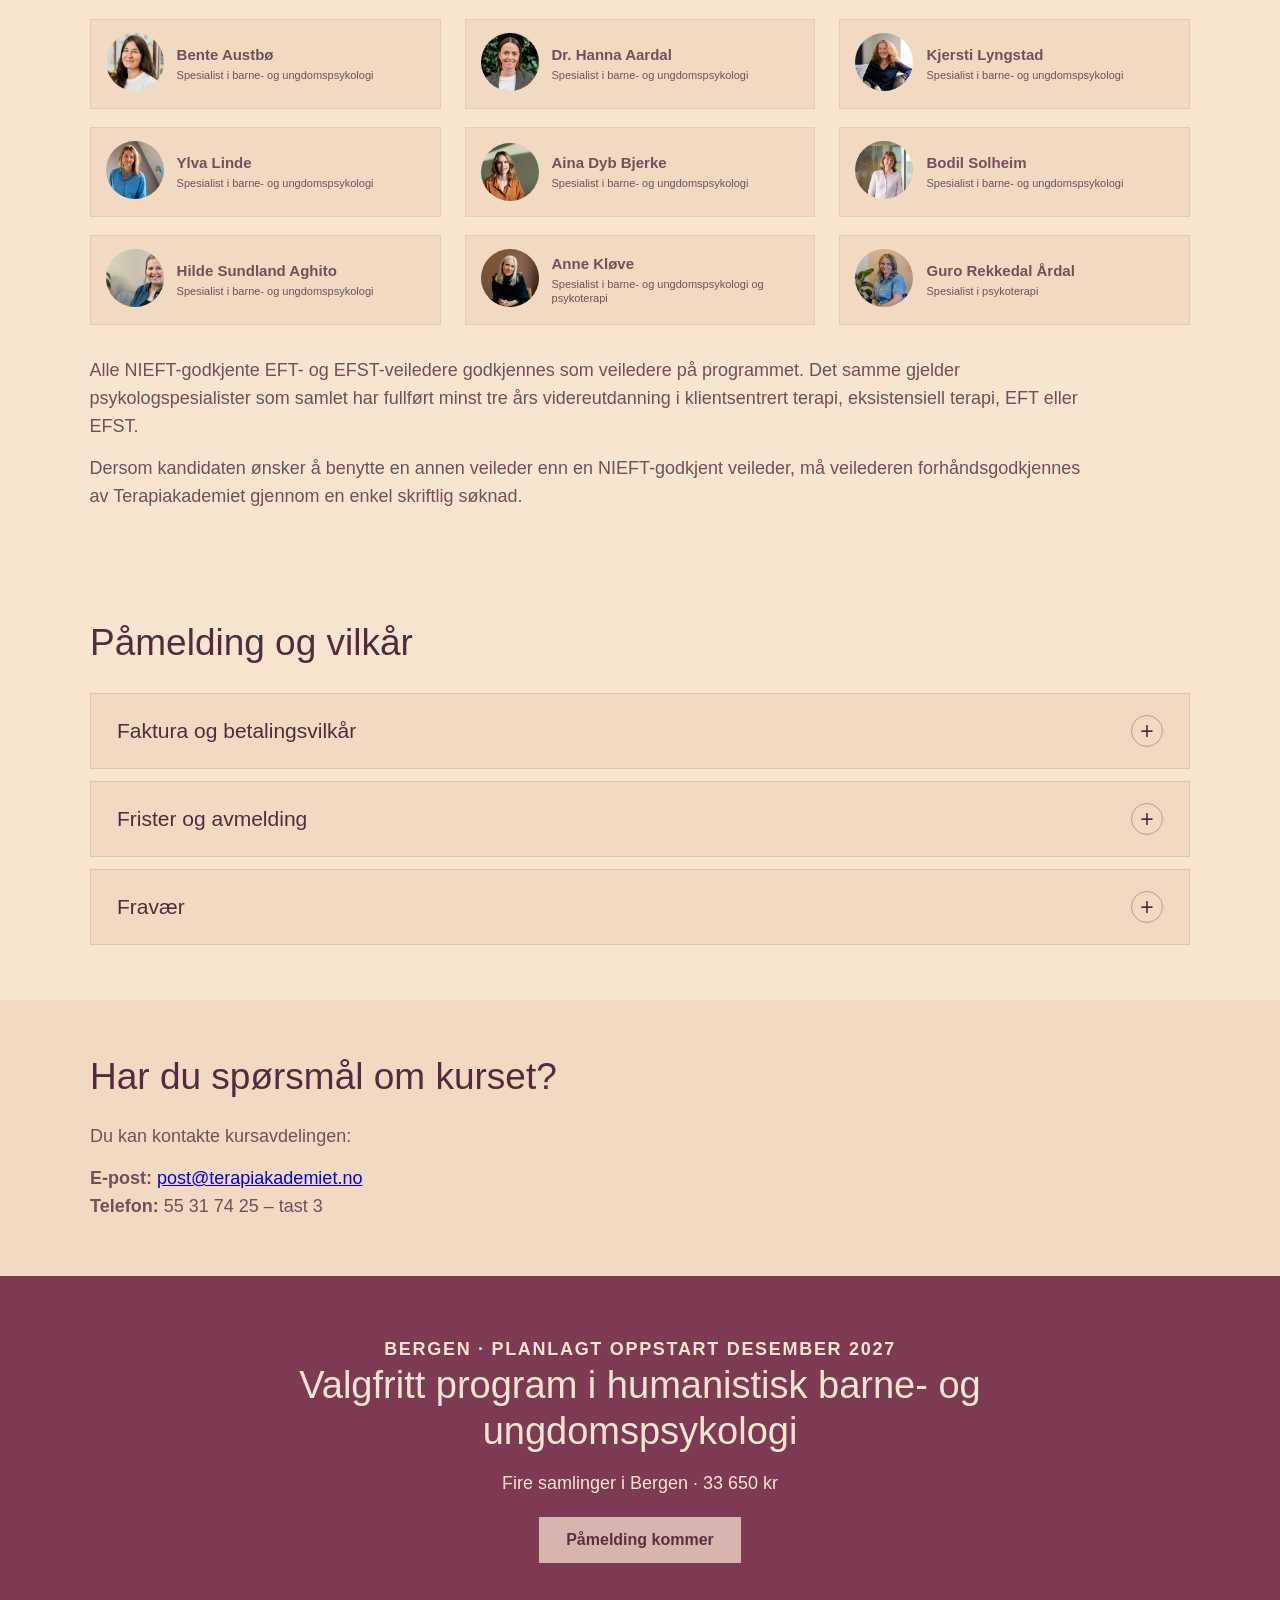
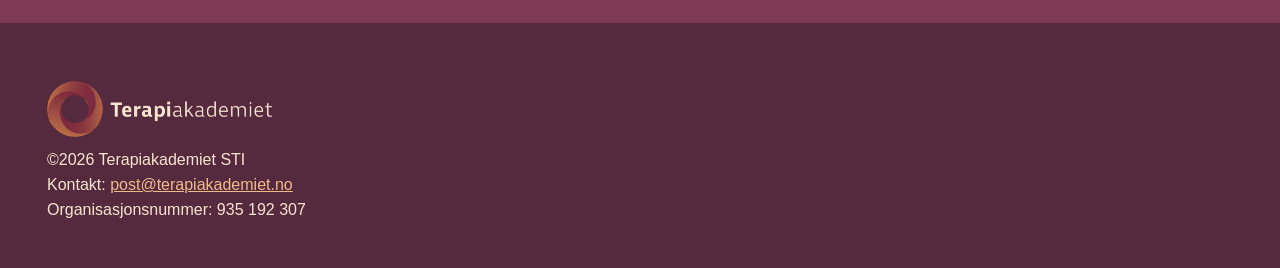
==== commit d86af855: "Nye forsidebilder, oppstart 14. juni i Oslo, lenker til IPR og tekstrettinger - Nye kortbilder med l" ====
--- a/bergen.html
+++ b/bergen.html
@@ -587,7 +587,8 @@
 
           <div class="course-hero-image">
             <img
-              src="images/bergen.jpg"
+              class="hero-forside"
+              src="images/bergen-forside.jpg"
               alt="Valgfritt program i humanistisk barne- og ungdomspsykologi i Bergen"
             />
           </div>
@@ -862,114 +863,114 @@
         <div class="wide-container">
           <h2 class="center-heading">Forelesere</h2>
 
+          <p style="text-align: center; max-width: 900px; margin: 0 auto 30px">
+            Bente Austbø er hovedforeleser og faglig ansvarlig og deltar på alle
+            fire samlingene. Hanna Aardal, Nadia Ansar og Anne Hilde Vassbø
+            Hagen vil også bidra på utvalgte samlinger.
+          </p>
+
           <div class="teacher-grid">
             <!-- BENTE -->
 
             <article class="teacher-card">
-              <img
+              <a href="https://www.ipr.no/vare-psykologer/bente-austb%C3%B8" target="_blank" rel="noopener"><img
                 src="images/bente.jpg"
                 alt="Bente Austbø"
                 class="teacher-photo"
-              />
-
-              <h3>Bente Austbø</h3>
+              /></a>
+
+              <h3><a href="https://www.ipr.no/vare-psykologer/bente-austb%C3%B8" target="_blank" rel="noopener">Bente Austbø</a></h3>
 
               <p class="teacher-role">Hovedforeleser og faglig ansvarlig</p>
 
               <p>
-                Bente Austbø er spesialist i klinisk barne- og ungdomspsykologi
-                og har omfattende erfaring med utredning og behandling av barn
-                og veiledning av foreldre fra PPT og BUP, privat praksis og
-                oppdrag som barnesakkyndig psykolog.
-              </p>
-
-              <p>
-                Hun er internasjonalt godkjent trainer i EFST og veileder i EFT
-                og EFST, og er medforfatter av
-                <em>Emosjonsfokusert ferdighetstrening for foreldre</em>
-                og <em>Terapeutens håndbok i emosjonsfokusert terapi</em>.
+                Bente Austbø er spesialist i klinisk barne- og ungdomspsykologi og har omfattende erfaring med utredning og behandling av barn og veiledning av foreldre fra PPT og BUP, privat praksis og oppdrag som barnesakkyndig psykolog.
+              </p>
+
+              <p>
+                Hun er utdannet Marte Meo-terapeut og sertifisert i De utrolige årene, Circle of Security (P) og emosjonsfokusert familieterapi og foreldreveiledning (EFST). Hun har gjennomført treårig videreutdanning i emosjonsfokusert terapi og ettårig videreutdanning i emosjonsfokusert parterapi. Bente er internasjonalt godkjent trainer i EFST og veileder i EFT og EFST.
+              </p>
+
+              <p>
+                Hun er medforfatter av <em>Emosjonsfokusert ferdighetstrening for foreldre</em> og <em>Terapeutens håndbok i emosjonsfokusert terapi</em>.
               </p>
             </article>
 
             <!-- HANNA -->
 
             <article class="teacher-card">
-              <img
+              <a href="https://www.ipr.no/vare-psykologer/hanna-aardal" target="_blank" rel="noopener"><img
                 src="images/hanna.jpg"
-                alt="Hanna Aardal"
+                alt="Dr. Hanna Aardal"
                 class="teacher-photo"
-              />
-
-              <h3>Hanna Aardal</h3>
+              /></a>
+
+              <h3><a href="https://www.ipr.no/vare-psykologer/hanna-aardal" target="_blank" rel="noopener">Dr. Hanna Aardal</a></h3>
 
               <p class="teacher-role">Psykologspesialist</p>
 
               <p>
-                Hanna Aardal er spesialist i klinisk psykologi med fordypning i
-                barn og unge. Hun har forsket på behandling av depresjon,
-                emosjonsfokusert terapi og kognitiv terapi og har
-                videreutdanning i emosjonsfokusert individual-, familie- og
-                parterapi.
-              </p>
-
-              <p>
-                Hanna er godkjent veileder i EFT og trainer og veileder i EFST.
-                Hun er medforfatter av
-                <em>Terapeutens håndbok i emosjonsfokusert terapi</em>.
+                Hanna Aardal er spesialist i klinisk psykologi med fordypning i barn og unge. Hun har forsket på behandling av depresjon, emosjonsfokusert terapi og kognitiv terapi og har videreutdanning i emosjonsfokusert individual-, familie- og parterapi.
+              </p>
+
+              <p>
+                Hun har omfattende erfaring med utredning og behandling av barn og veiledning av foreldre fra BUP, privat praksis og oppdrag for barnevern og rettssystemet. Hanna er godkjent veileder i EFT og trainer og veileder i EFST.
+              </p>
+
+              <p>
+                Hun er medforfatter av <em>Terapeutens håndbok i emosjonsfokusert terapi</em>.
               </p>
             </article>
 
             <!-- NADIA -->
 
             <article class="teacher-card">
-              <img
-                src="images/nadia.jpg"
+              <a href="https://www.ipr.no/vare-psykologer/nadia-ansar" target="_blank" rel="noopener"><img
+                src="images/nadia-zoom.jpg"
                 alt="Dr. Nadia Ansar"
                 class="teacher-photo"
-              />
-
-              <h3>Dr. Nadia Ansar</h3>
+              /></a>
+
+              <h3><a href="https://www.ipr.no/vare-psykologer/nadia-ansar" target="_blank" rel="noopener">Dr. Nadia Ansar</a></h3>
 
               <p class="teacher-role">Psykologspesialist</p>
 
               <p>
-                Nadia Ansar er psykologspesialist i klinisk familiepsykologi,
-                kliniker, forsker og veileder. Hun er faglig barneansvarlig ved
-                IPR Oslo og driver med veiledning og undervisning innen
-                emosjonsfokusert terapi og emosjonsfokusert foreldreveiledning.
-              </p>
-
-              <p>
-                Hun har doktorgrad i emosjonsfokusert ferdighetstrening for
-                foreldre og er forfatter av
-                <em>Min skam</em> og <em>Forsoninger</em>.
+                Nadia Ansar er psykologspesialist i klinisk familiepsykologi, kliniker, forsker og veileder. Hun er faglig barneansvarlig ved IPR Oslo og driver med veiledning og undervisning innen emosjonsfokusert terapi og emosjonsfokusert foreldreveiledning.
+              </p>
+
+              <p>
+                Hun har doktorgrad i emosjonsfokusert ferdighetstrening for foreldre og er sertifisert i Mindfulness Based Cognitive Therapy (MBCT).
+              </p>
+
+              <p>
+                Nadia er også forfatter av <em>Min skam – en historie om forventninger og løsrivelse</em> og <em>Forsoninger – veiene ut av det vonde og uoppgjorte</em>.
               </p>
             </article>
 
             <!-- ANNE HILDE -->
 
             <article class="teacher-card">
-              <img
-                src="images/anne-hilde.jpg"
+              <a href="https://www.ipr.no/vare-psykologer/anne-hilde-vassbo-hagen" target="_blank" rel="noopener"><img
+                src="images/anne-hilde-zoom.jpg"
                 alt="Anne Hilde Vassbø Hagen"
                 class="teacher-photo"
-              />
-
-              <h3>Anne Hilde Vassbø Hagen</h3>
+              /></a>
+
+              <h3><a href="https://www.ipr.no/vare-psykologer/anne-hilde-vassbo-hagen" target="_blank" rel="noopener">Anne Hilde Vassbø Hagen</a></h3>
 
               <p class="teacher-role">Psykolog og leder</p>
 
               <p>
-                Anne Hilde Vassbø Hagen er psykolog og leder ved Institutt for
-                Psykologisk Rådgivning og Norsk Institutt for Emosjonsfokusert
-                Terapi. Hun er en erfaren foreleser og veileder nasjonalt og
-                internasjonalt.
-              </p>
-
-              <p>
-                Hun er internasjonalt godkjent trainer og veileder i EFT og EFST
-                og er medforfatter av flere bøker om emosjonsfokusert terapi,
-                foreldrearbeid og følelser.
+                Anne Hilde Vassbø Hagen er psykolog og leder ved Institutt for Psykologisk Rådgivning og Norsk Institutt for Emosjonsfokusert Terapi. Hun er en erfaren foreleser og veileder nasjonalt og internasjonalt og har omfattende kompetanse innen emosjonsfokusert terapi (EFT), emosjonsfokusert parterapi (EFT-C) og emosjonsfokusert ferdighetstrening for foreldre (EFST).
+              </p>
+
+              <p>
+                Hun har arbeidet mye med familier og barnefaglig sakkyndig arbeid og har gjennomført Psykologforeningens toårige program i barnefaglig sakkyndig arbeid. Hun er internasjonalt godkjent trainer og veileder i EFT og EFST og har også kurs i Tuning Into Kids og Circle of Security.
+              </p>
+
+              <p>
+                Anne Hilde er medforfatter av <em>Terapeutens håndbok i emosjonsfokusert terapi</em>, <em>Emosjonsfokusert ferdighetstrening for foreldre</em>, <em>Superkraften i alle foreldre</em>, <em>Sinte barn og sinte voksne</em> og <em>De seks store følelsene</em>. Hun står også bak animasjonsfilmene om Alfred og Skyggen, som formidler kunnskap om følelser med utgangspunkt i emosjonsfokusert terapi.
               </p>
             </article>
           </div>
@@ -1070,12 +1071,12 @@
 
           <p>
             <strong>Veiledningspakke:</strong><br />
-            30 timer gruppeveiledning – 24 000 kr per deltaker.
+            30 timer à 45 minutter gruppeveiledning – 24 000 kr per deltaker.
           </p>
 
           <p>
             Prisen tilsvarer 800 kr per 45 minutter per kandidat. Det er minimum
-            tre og maksimum fire deltakere i hver veiledningsgruppe.
+            tre deltakere i hver veiledningsgruppe.
           </p>
 
           <p>
@@ -1118,14 +1119,14 @@
             <!-- BENTE -->
 
             <div class="supervisor-card">
-              <img
+              <a href="https://www.ipr.no/vare-psykologer/bente-austb%C3%B8" target="_blank" rel="noopener"><img
                 src="images/bente.jpg"
                 alt="Bente Austbø"
                 class="supervisor-photo"
-              />
+              /></a>
 
               <div class="supervisor-info">
-                <p class="supervisor-name">Bente Austbø</p>
+                <p class="supervisor-name"><a href="https://www.ipr.no/vare-psykologer/bente-austb%C3%B8" target="_blank" rel="noopener">Bente Austbø</a></p>
 
                 <p class="supervisor-title">
                   Spesialist i barne- og ungdomspsykologi
@@ -1136,14 +1137,14 @@
             <!-- HANNA -->
 
             <div class="supervisor-card">
-              <img
+              <a href="https://www.ipr.no/vare-psykologer/hanna-aardal" target="_blank" rel="noopener"><img
                 src="images/hanna.jpg"
-                alt="Hanna Aardal"
+                alt="Dr. Hanna Aardal"
                 class="supervisor-photo"
-              />
+              /></a>
 
               <div class="supervisor-info">
-                <p class="supervisor-name">Hanna Aardal</p>
+                <p class="supervisor-name"><a href="https://www.ipr.no/vare-psykologer/hanna-aardal" target="_blank" rel="noopener">Dr. Hanna Aardal</a></p>
 
                 <p class="supervisor-title">
                   Spesialist i barne- og ungdomspsykologi
@@ -1154,14 +1155,14 @@
             <!-- KJERSTI -->
 
             <div class="supervisor-card">
-              <img
+              <a href="https://www.ipr.no/vare-psykologer/kjersti-lyngstad" target="_blank" rel="noopener"><img
                 src="images/kjersti.jpg"
                 alt="Kjersti Lyngstad"
                 class="supervisor-photo"
-              />
+              /></a>
 
               <div class="supervisor-info">
-                <p class="supervisor-name">Kjersti Lyngstad</p>
+                <p class="supervisor-name"><a href="https://www.ipr.no/vare-psykologer/kjersti-lyngstad" target="_blank" rel="noopener">Kjersti Lyngstad</a></p>
 
                 <p class="supervisor-title">
                   Spesialist i barne- og ungdomspsykologi
@@ -1172,14 +1173,14 @@
             <!-- YLVA -->
 
             <div class="supervisor-card">
-              <img
+              <a href="https://www.ipr.no/vare-psykologer/ylva-linde" target="_blank" rel="noopener"><img
                 src="images/ylva.jpg"
                 alt="Ylva Linde"
                 class="supervisor-photo"
-              />
+              /></a>
 
               <div class="supervisor-info">
-                <p class="supervisor-name">Ylva Linde</p>
+                <p class="supervisor-name"><a href="https://www.ipr.no/vare-psykologer/ylva-linde" target="_blank" rel="noopener">Ylva Linde</a></p>
 
                 <p class="supervisor-title">
                   Spesialist i barne- og ungdomspsykologi
@@ -1208,14 +1209,14 @@
             <!-- BODIL -->
 
             <div class="supervisor-card">
-              <img
+              <a href="https://www.ipr.no/vare-psykologer/bodil-solheim" target="_blank" rel="noopener"><img
                 src="images/bodil.jpg"
                 alt="Bodil Solheim"
                 class="supervisor-photo"
-              />
+              /></a>
 
               <div class="supervisor-info">
-                <p class="supervisor-name">Bodil Solheim</p>
+                <p class="supervisor-name"><a href="https://www.ipr.no/vare-psykologer/bodil-solheim" target="_blank" rel="noopener">Bodil Solheim</a></p>
 
                 <p class="supervisor-title">
                   Spesialist i barne- og ungdomspsykologi
@@ -1226,14 +1227,14 @@
             <!-- HILDE -->
 
             <div class="supervisor-card">
-              <img
+              <a href="https://www.ipr.no/vare-psykologer/hilde-sundland-aghito" target="_blank" rel="noopener"><img
                 src="images/hilde.jpg"
                 alt="Hilde Sundland Aghito"
                 class="supervisor-photo"
-              />
+              /></a>
 
               <div class="supervisor-info">
-                <p class="supervisor-name">Hilde Sundland Aghito</p>
+                <p class="supervisor-name"><a href="https://www.ipr.no/vare-psykologer/hilde-sundland-aghito" target="_blank" rel="noopener">Hilde Sundland Aghito</a></p>
 
                 <p class="supervisor-title">
                   Spesialist i barne- og ungdomspsykologi
@@ -1244,14 +1245,14 @@
             <!-- ANNE KLØVE -->
 
             <div class="supervisor-card">
-              <img
+              <a href="https://www.ipr.no/vare-psykologer/anne-kl%C3%B8ve" target="_blank" rel="noopener"><img
                 src="images/anne-klove.jpg"
                 alt="Anne Kløve"
                 class="supervisor-photo"
-              />
+              /></a>
 
               <div class="supervisor-info">
-                <p class="supervisor-name">Anne Kløve</p>
+                <p class="supervisor-name"><a href="https://www.ipr.no/vare-psykologer/anne-kl%C3%B8ve" target="_blank" rel="noopener">Anne Kløve</a></p>
 
                 <p class="supervisor-title">
                   Spesialist i barne- og ungdomspsykologi og psykoterapi
@@ -1262,14 +1263,14 @@
             <!-- GURO -->
 
             <div class="supervisor-card">
-              <img
+              <a href="https://www.ipr.no/vare-psykologer/guro-rekkedal" target="_blank" rel="noopener"><img
                 src="images/guro.jpg"
                 alt="Guro Rekkedal Årdal"
                 class="supervisor-photo"
-              />
+              /></a>
 
               <div class="supervisor-info">
-                <p class="supervisor-name">Guro Rekkedal Årdal</p>
+                <p class="supervisor-name"><a href="https://www.ipr.no/vare-psykologer/guro-rekkedal" target="_blank" rel="noopener">Guro Rekkedal Årdal</a></p>
 
                 <p class="supervisor-title">Spesialist i psykoterapi</p>
               </div>
@@ -1324,14 +1325,13 @@
               </p>
 
               <p>
-                Dersom du ønsker å dele opp fakturaen per samling, kan du oppgi
-                dette i kommentarfeltet ved påmelding. Faktura for 2. og 3.
-                samling vil bli sendt ut omtrent én måned før hver samling.
-              </p>
-
-              <p>
-                Faktura må være betalt før oppstart av den aktuelle samlingen.
-                Det påløper et fakturagebyr på 89 kr per faktura.
+                Du kan velge å dele kursavgiften i to fakturaer. Dette velger du
+                selv i påmeldingen.
+              </p>
+
+              <p>
+                Faktura må være betalt innen forfallsdato. Det påløper et
+                fakturagebyr på 89 kr per faktura.
               </p>
 
               <p>
@@ -1396,13 +1396,13 @@
               </p>
 
               <p>
-                Det er kun fravær med sykemelding, rettsinnkalling eller
+                Det er kun fravær med sykmelding, rettsinnkalling eller
                 militærtjeneste, for eksempel repetisjonsøvelse, som aksepteres
                 som gyldig fravær.
               </p>
 
               <p>
-                Ved ugyldig fravær, det vil si fravær uten sykemelding, vil
+                Ved ugyldig fravær, det vil si fravær uten sykmelding, vil
                 kursdeltakeren måtte betale for de dagene fraværet gjelder.
               </p>
 
@@ -1493,7 +1493,7 @@
         class="footer-logo"
       />
 
-      <p>©2025 Terapiakademiet STI</p>
+      <p>©2026 Terapiakademiet STI</p>
 
       <p>
         Kontakt:
--- a/style.css
+++ b/style.css
@@ -230,6 +230,11 @@
   height: 460px;
   display: block;
   object-fit: cover;
+}
+
+.course-hero-image img.hero-forside {
+  height: auto !important;
+  aspect-ratio: 1200 / 727;
 }
 
 /* ========================================
@@ -451,6 +456,19 @@
   color: #562a3e;
 }
 
+/* Lenker til IPR sine presentasjonssider */
+
+.teacher-card h3 a,
+.supervisor-name a {
+  color: inherit;
+  text-decoration: none;
+}
+
+.teacher-card h3 a:hover,
+.supervisor-name a:hover {
+  text-decoration: underline;
+}
+
 /* Rolle */
 
 .teacher-role {
@@ -758,9 +776,25 @@
   .signup {
     padding: 42px 22px;
   }
-}
-@media (max-width: 550px) {
+
   .mobile-center-heading {
     text-align: center !important;
   }
-}
+
+  .oslo-course-image,
+  .bergen-course-image {
+    object-position: left top !important;
+  }
+}
+
+/* ========================================
+   KURSBILDER PÅ FORSIDEN
+======================================== */
+
+.oslo-course-image,
+.bergen-course-image {
+  height: auto;
+  aspect-ratio: 1600 / 970;
+  object-fit: cover;
+  object-position: center top;
+}
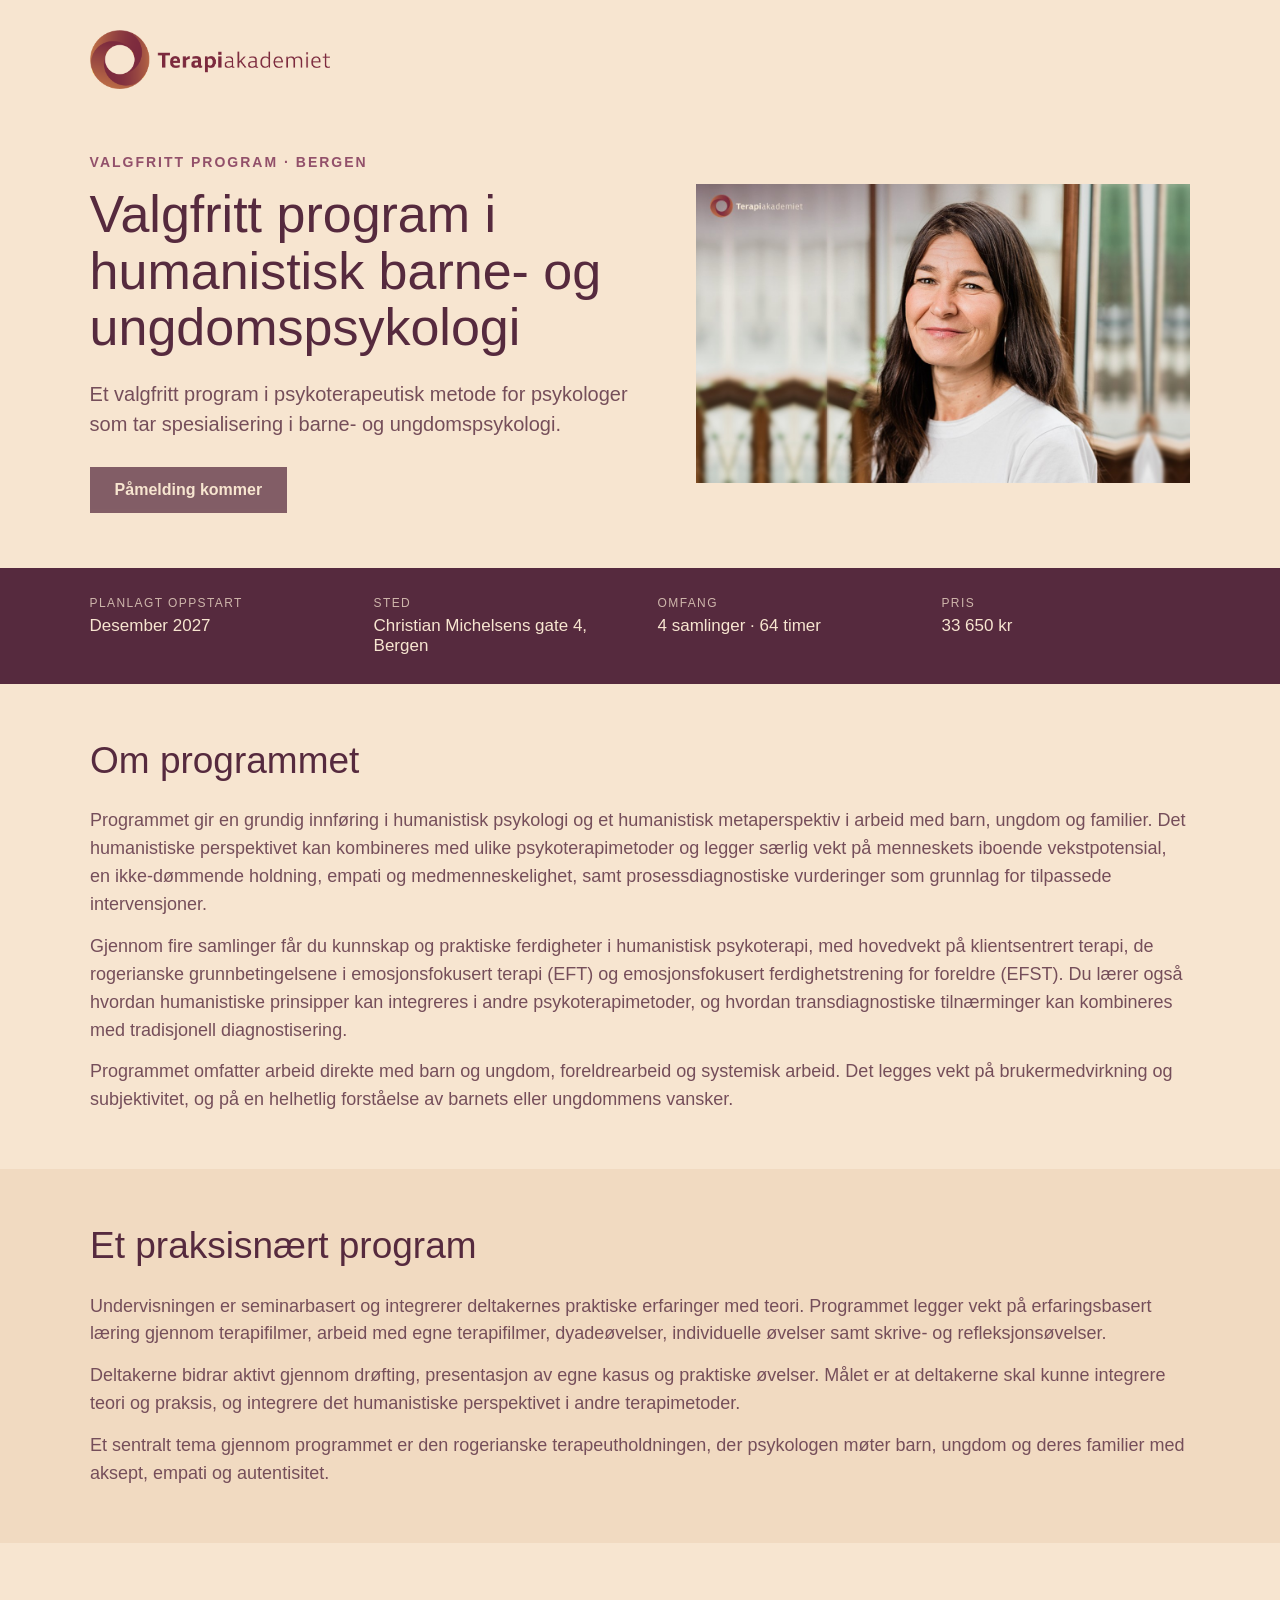
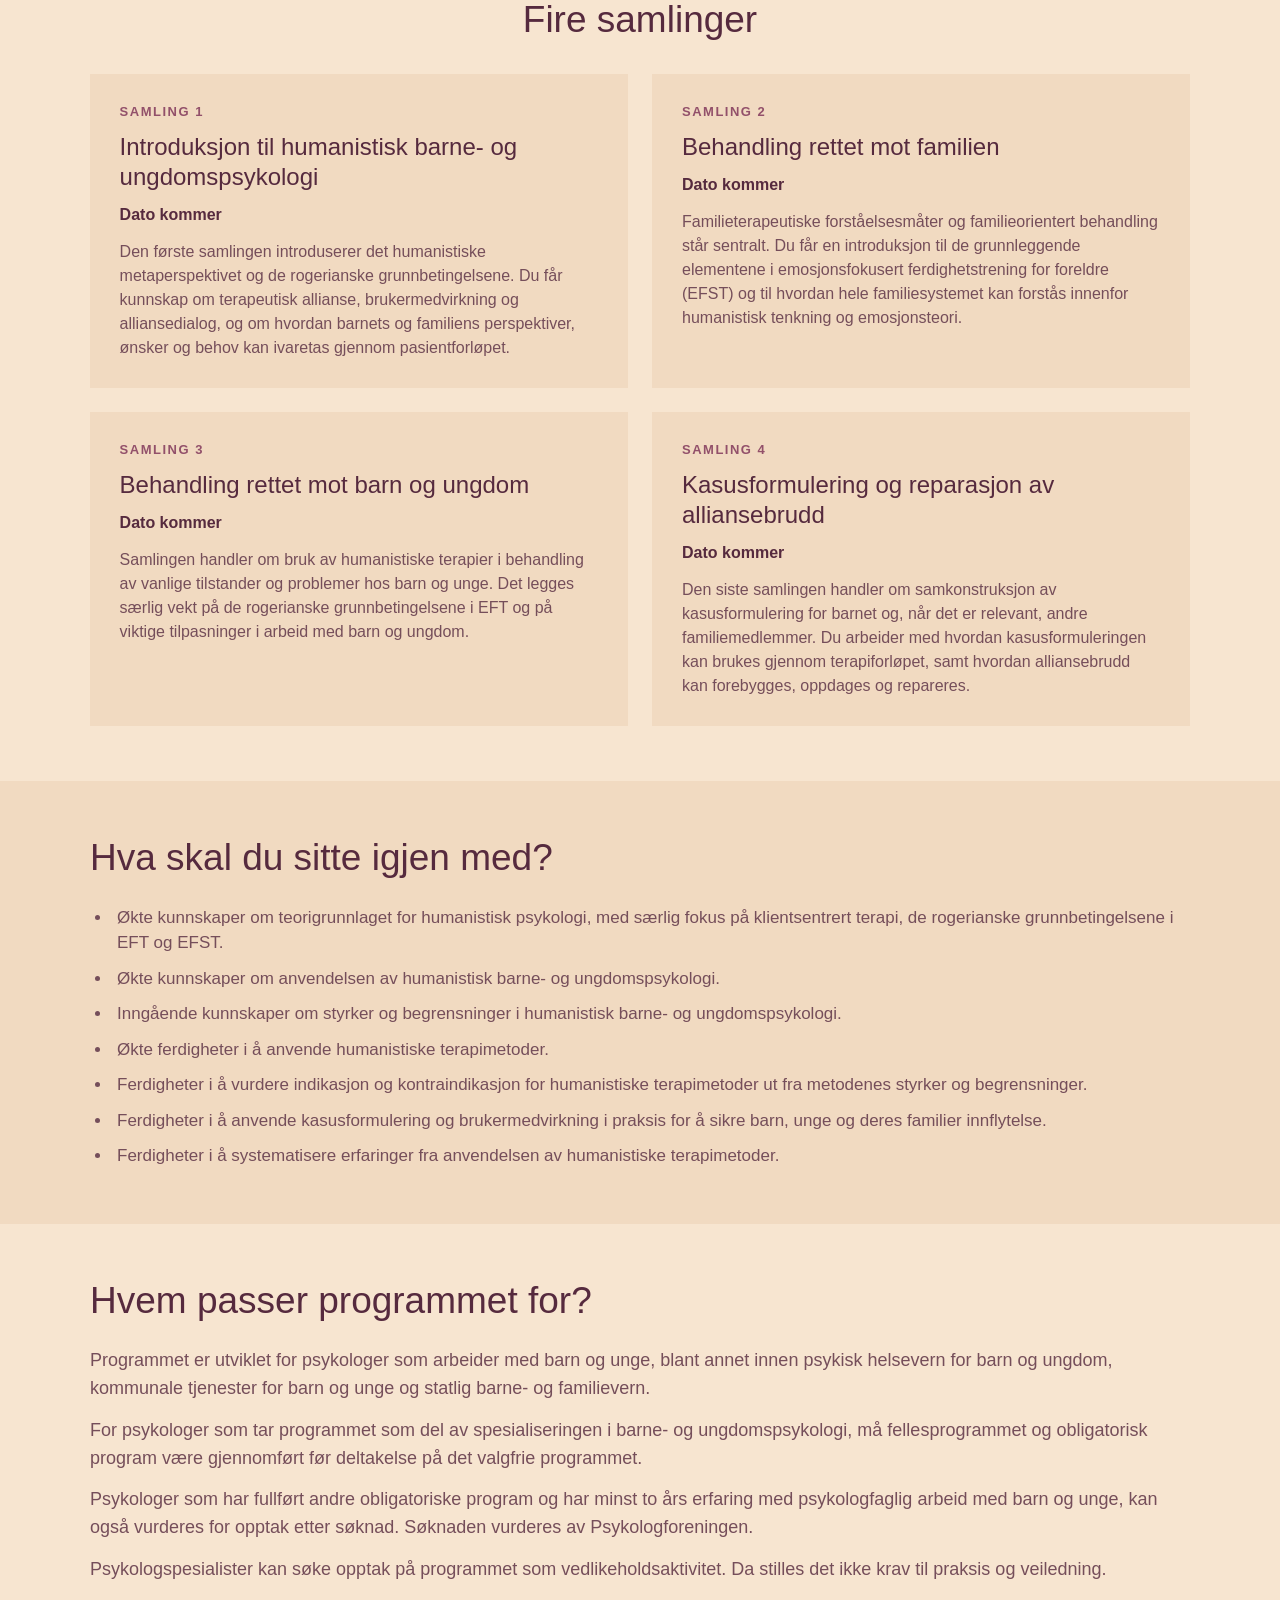
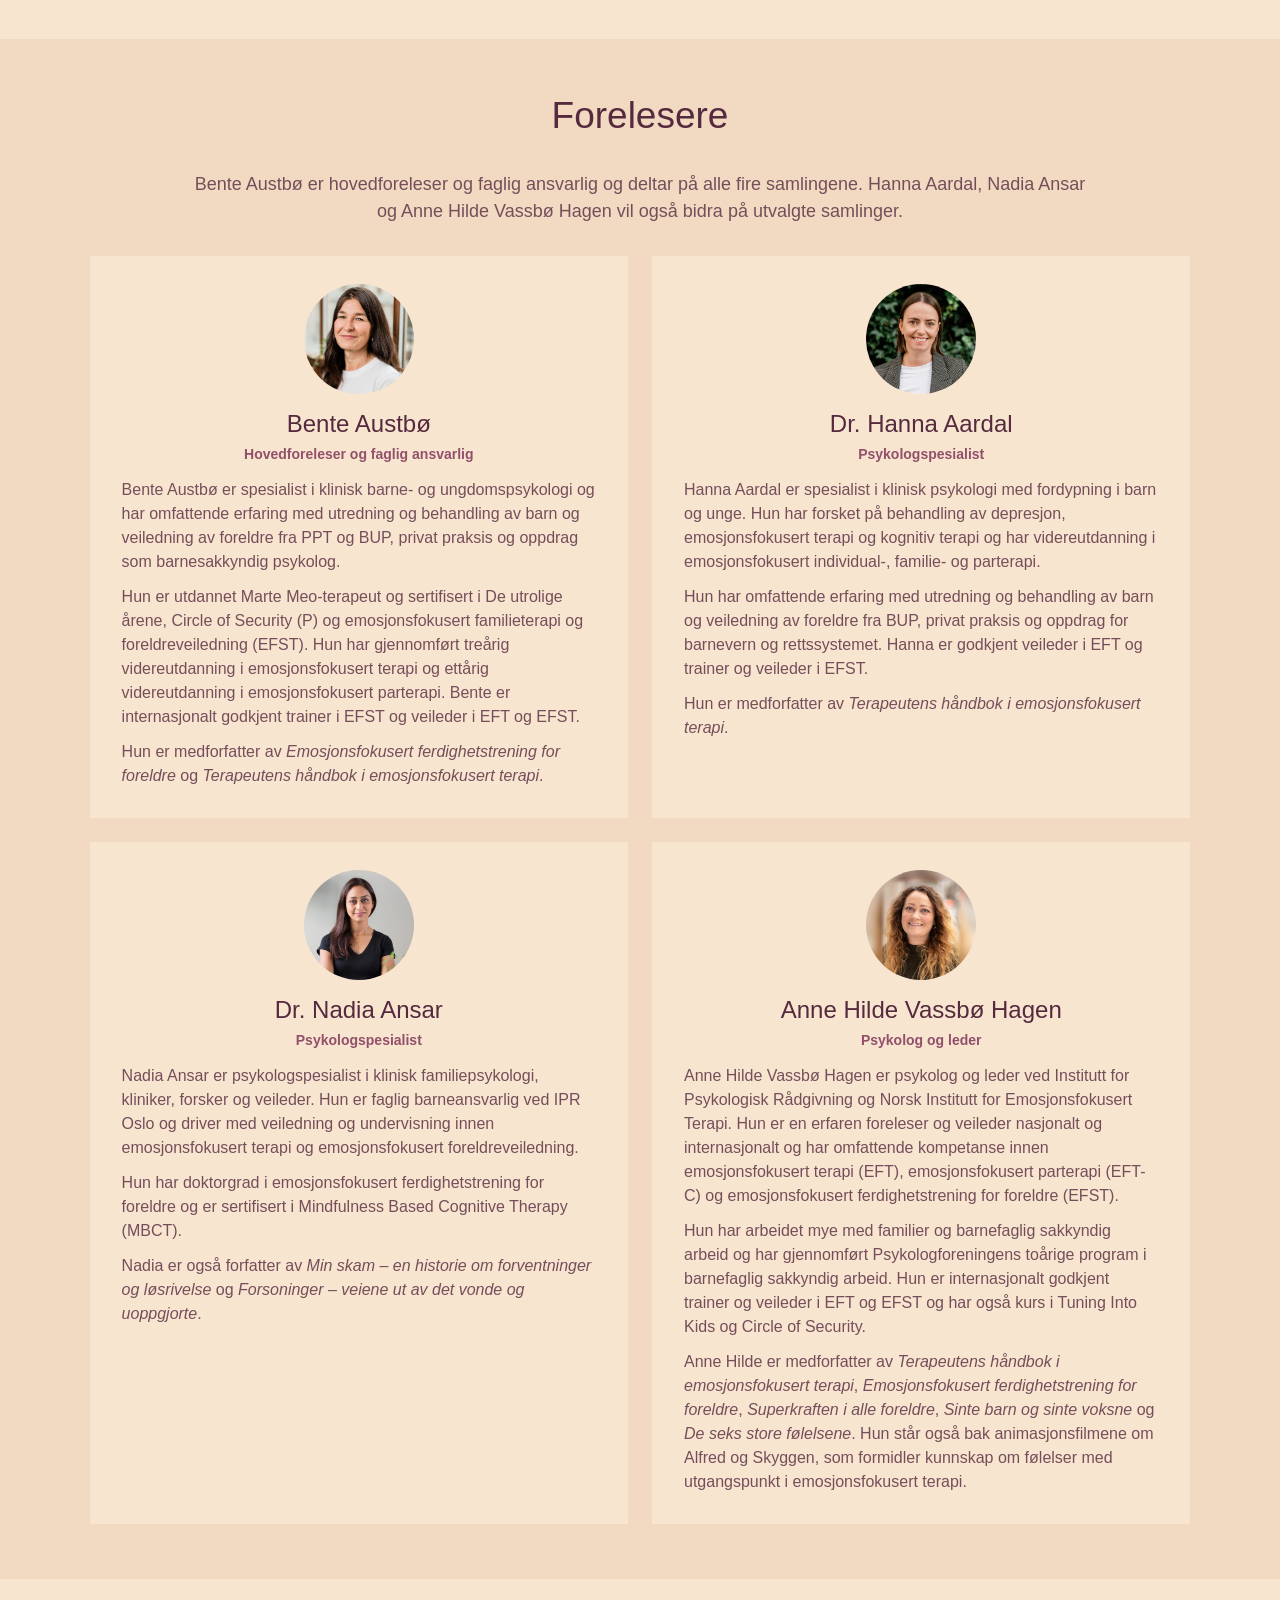
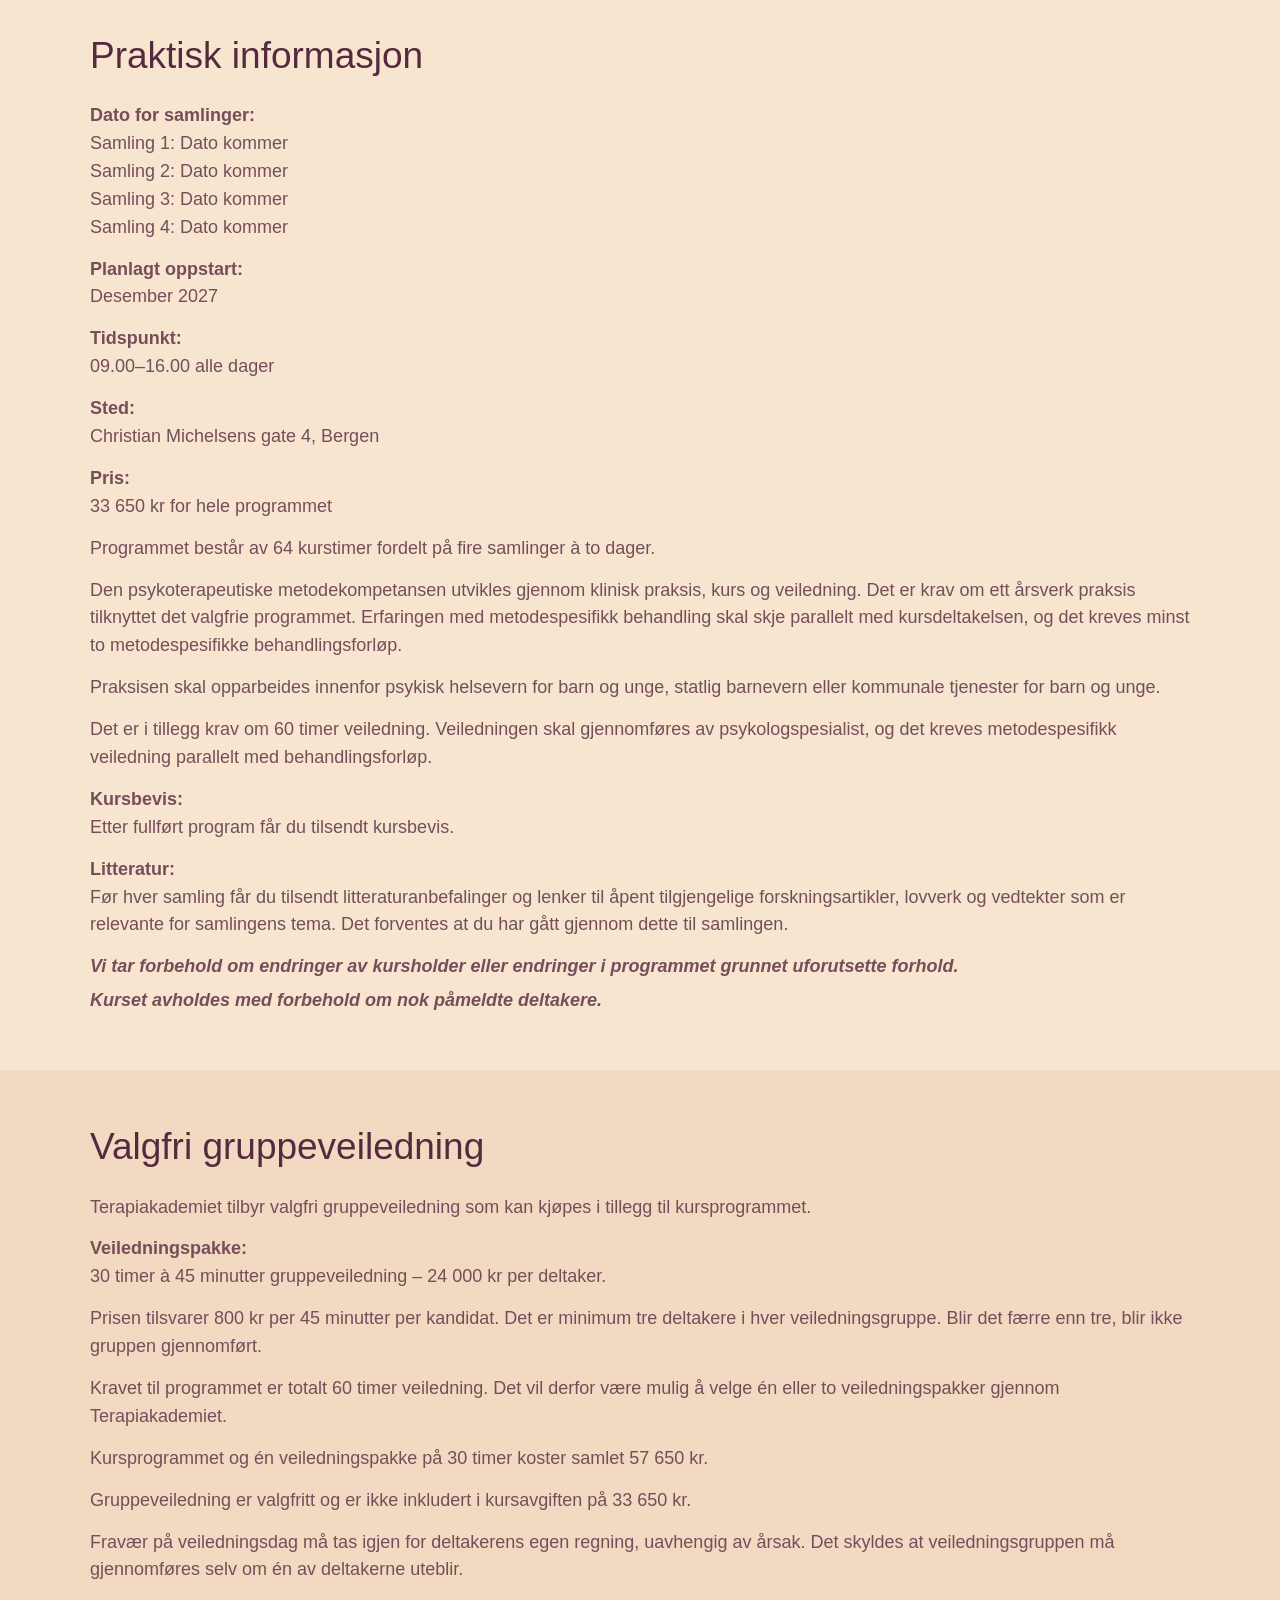
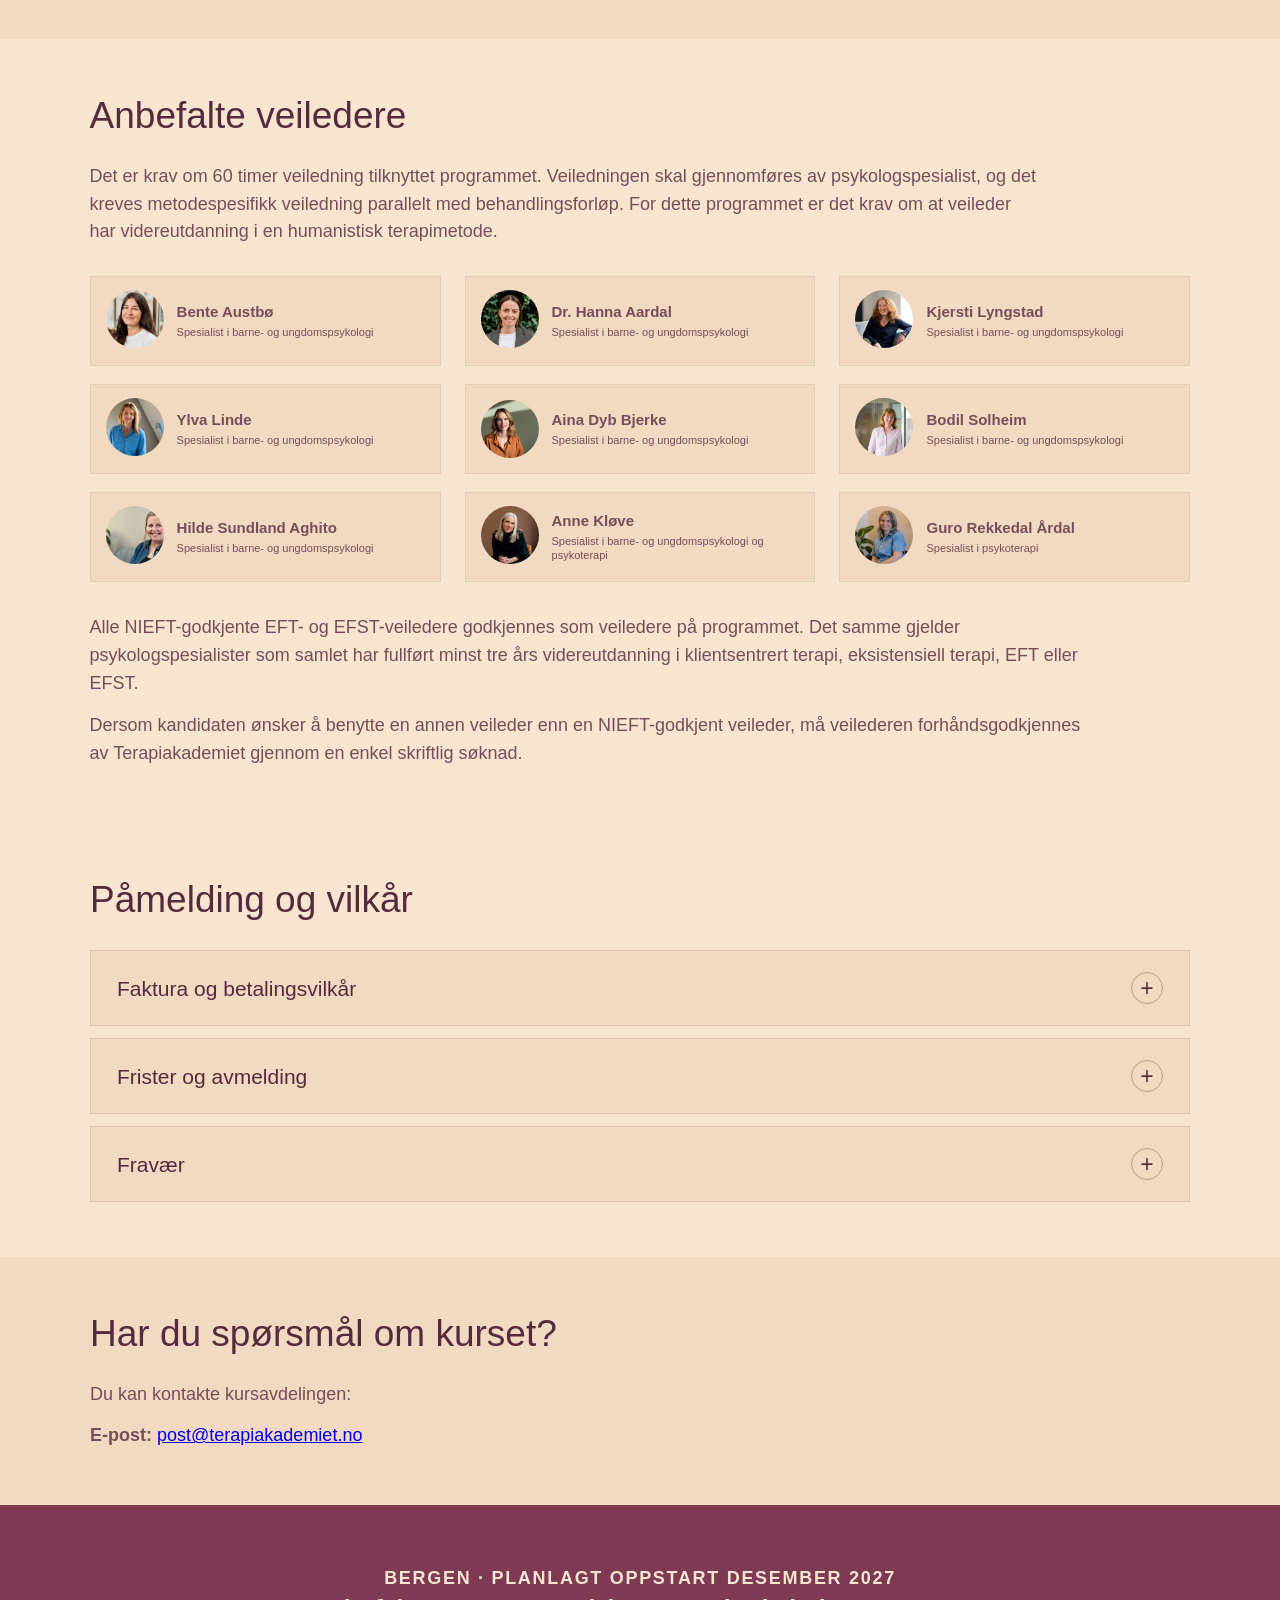
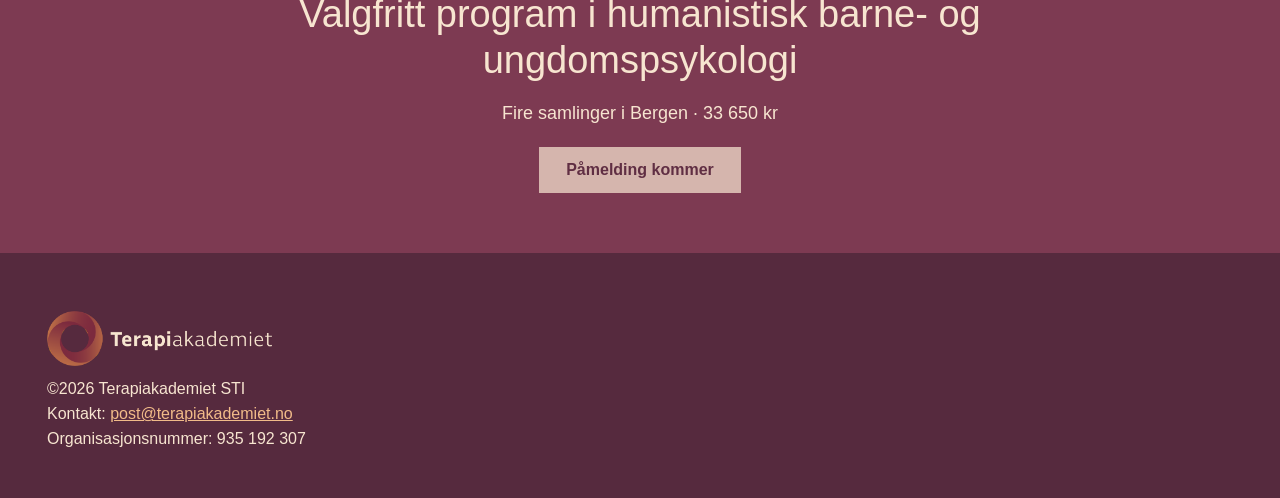
==== commit 3683c1cf: "Ny tekst om veiledning, fravær, kursbevis og litteratur; fjernet telefonnummer - Veiledningsgrupper " ====
--- a/bergen.html
+++ b/bergen.html
@@ -1038,6 +1038,19 @@
           </p>
 
           <p>
+            <strong>Kursbevis:</strong><br />
+            Etter fullført program får du tilsendt kursbevis.
+          </p>
+
+          <p>
+            <strong>Litteratur:</strong><br />
+            Før hver samling får du tilsendt litteraturanbefalinger og lenker
+            til åpent tilgjengelige forskningsartikler, lovverk og vedtekter som
+            er relevante for samlingens tema. Det forventes at du har gått
+            gjennom dette til samlingen.
+          </p>
+
+          <p style="margin-bottom: 6px">
             <strong>
               <em>
                 Vi tar forbehold om endringer av kursholder eller endringer i
@@ -1076,7 +1089,8 @@
 
           <p>
             Prisen tilsvarer 800 kr per 45 minutter per kandidat. Det er minimum
-            tre deltakere i hver veiledningsgruppe.
+            tre deltakere i hver veiledningsgruppe. Blir det færre enn tre, blir
+            ikke gruppen gjennomført.
           </p>
 
           <p>
@@ -1093,6 +1107,12 @@
           <p>
             Gruppeveiledning er valgfritt og er ikke inkludert i kursavgiften på
             33 650 kr.
+          </p>
+
+          <p>
+            Fravær på veiledningsdag må tas igjen for deltakerens egen regning,
+            uavhengig av årsak. Det skyldes at veiledningsgruppen må
+            gjennomføres selv om én av deltakerne uteblir.
           </p>
         </div>
       </section>
@@ -1457,10 +1477,6 @@
             <a href="mailto:post@terapiakademiet.no">
               post@terapiakademiet.no
             </a>
-            <br />
-
-            <strong>Telefon:</strong>
-            55 31 74 25 – tast 3
           </p>
         </div>
       </section>
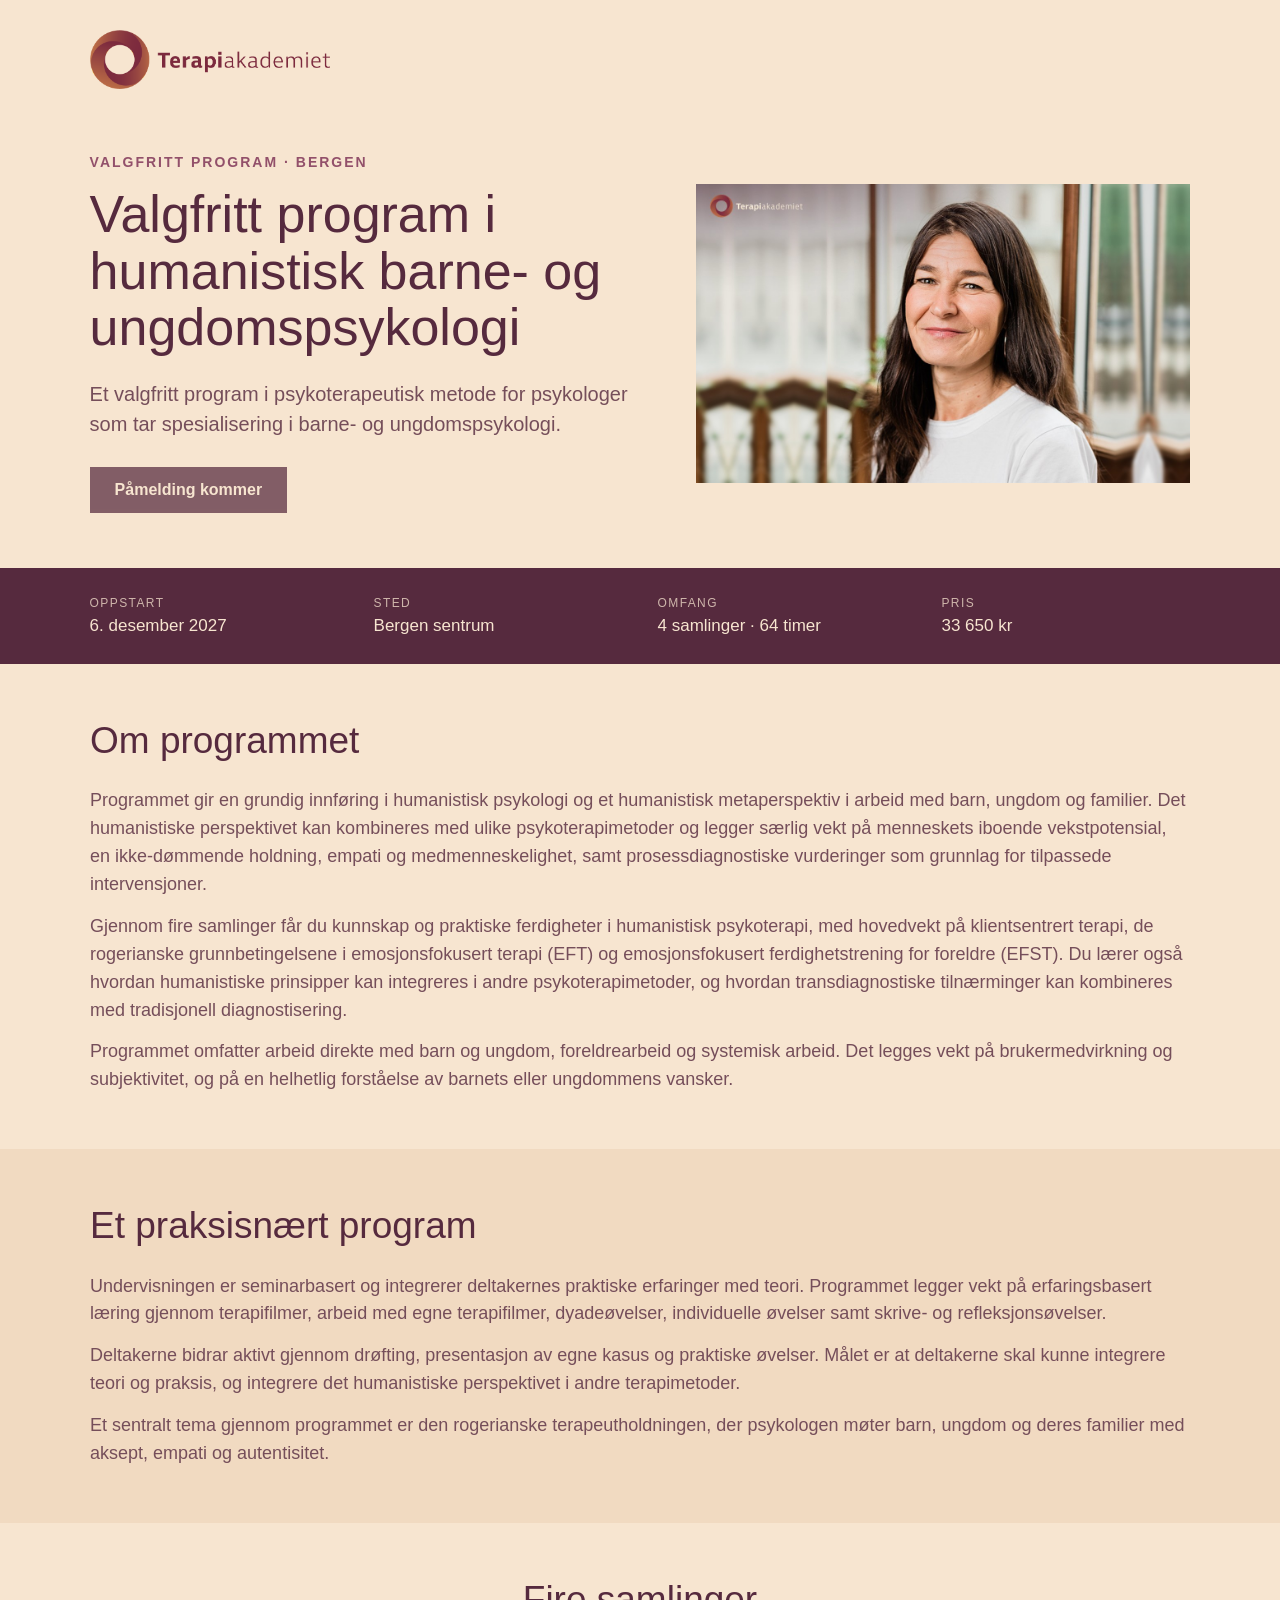
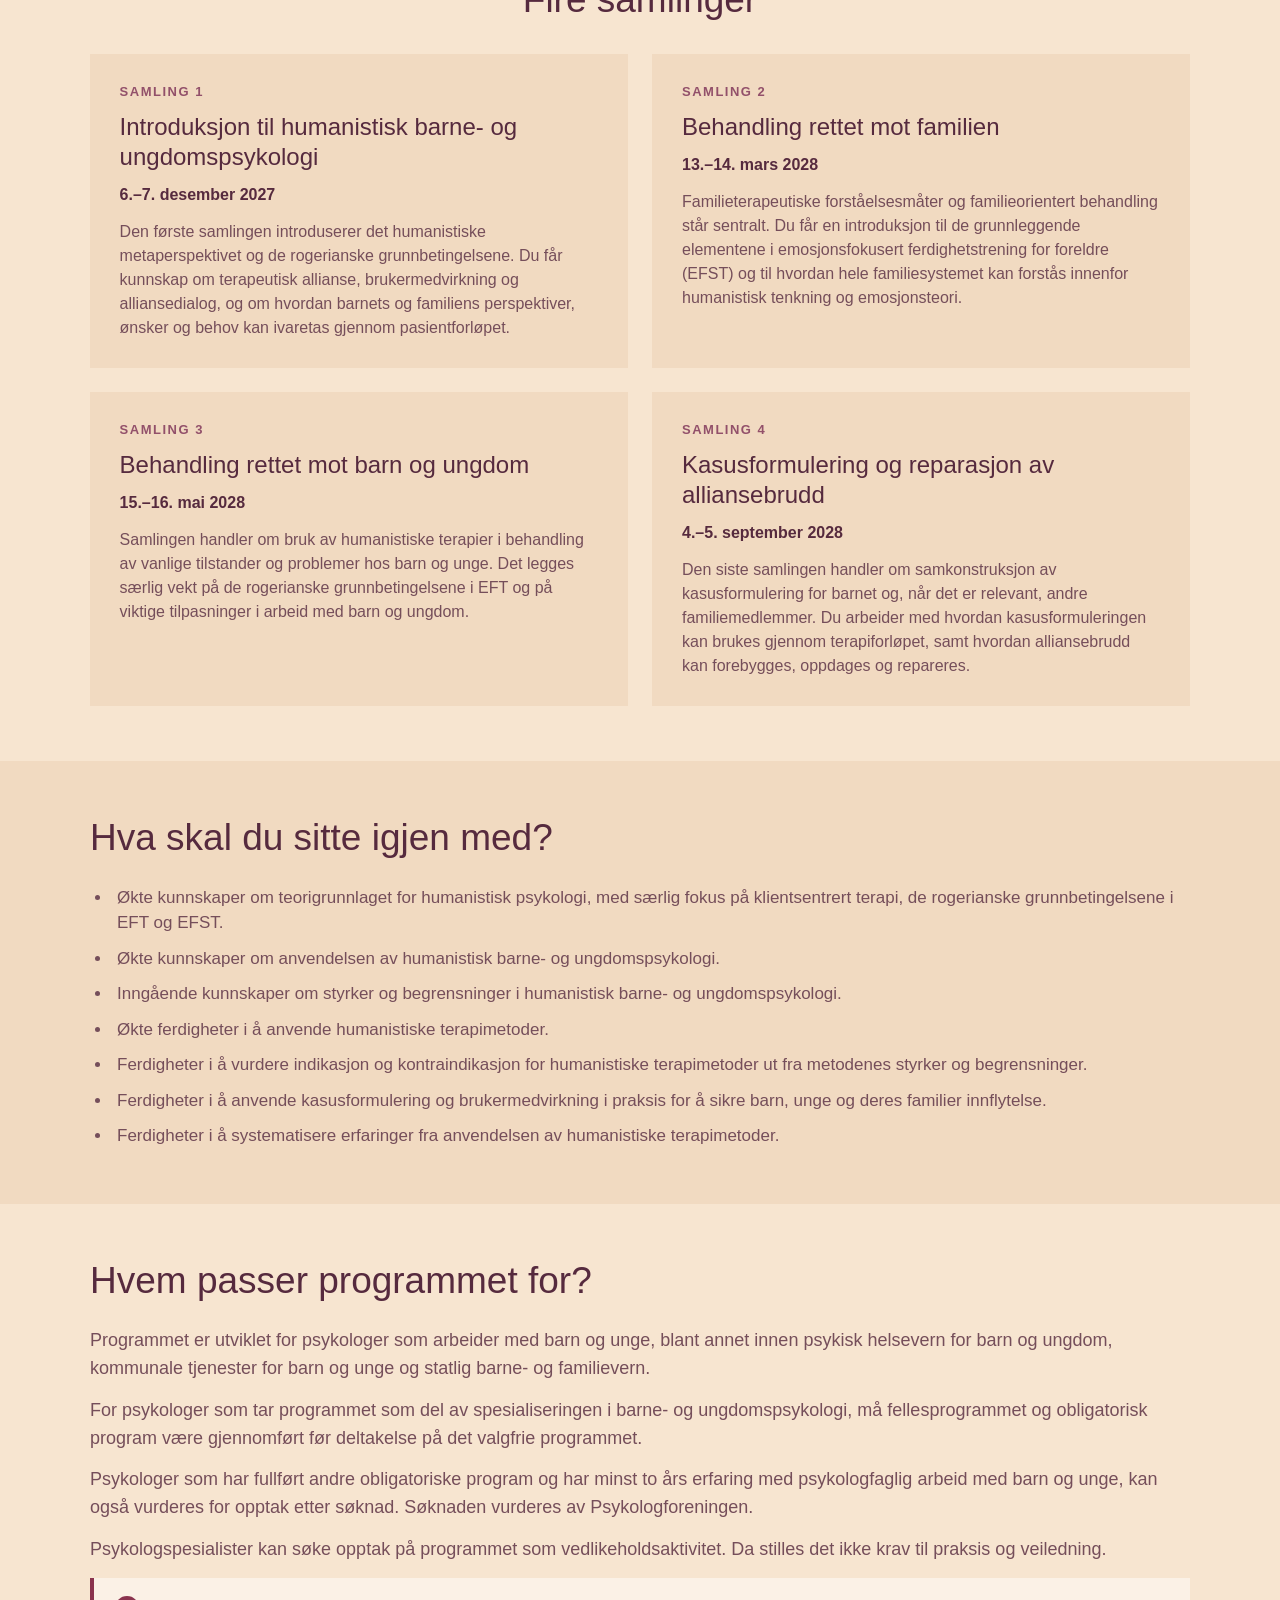
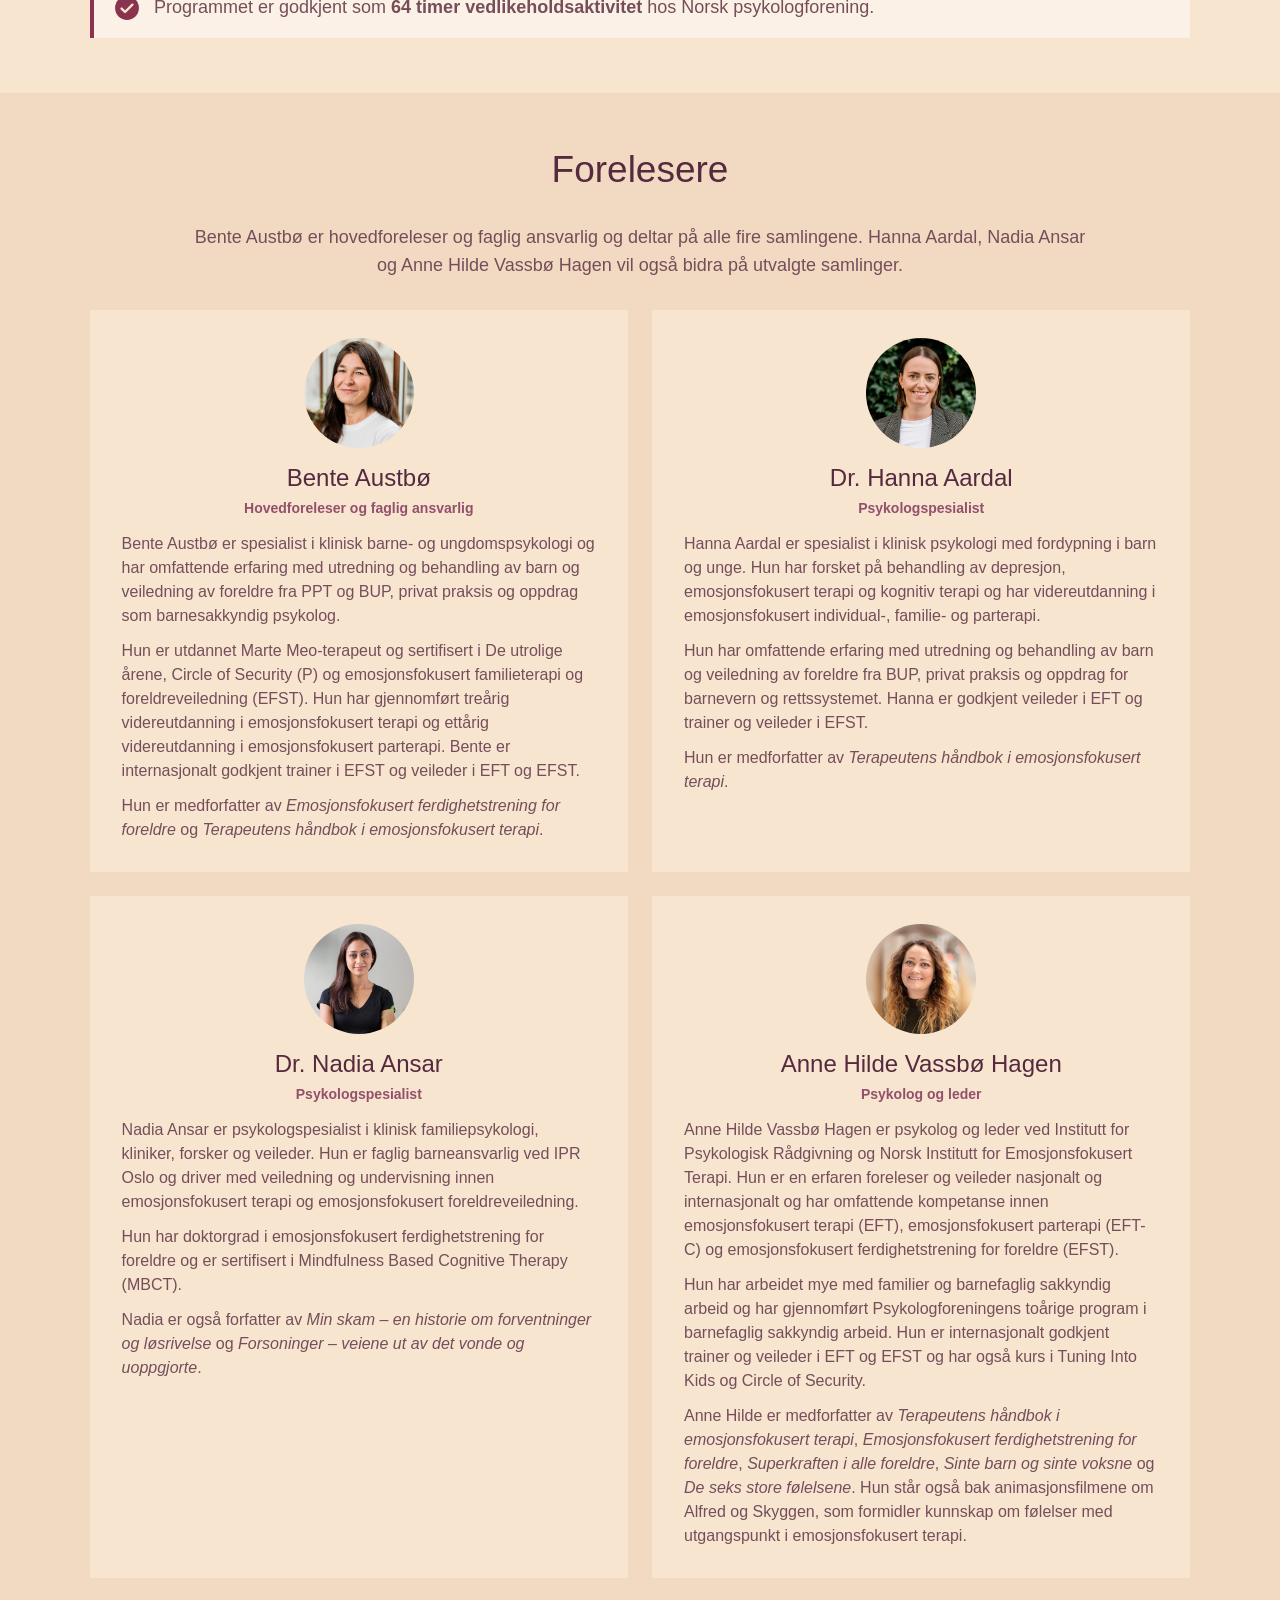
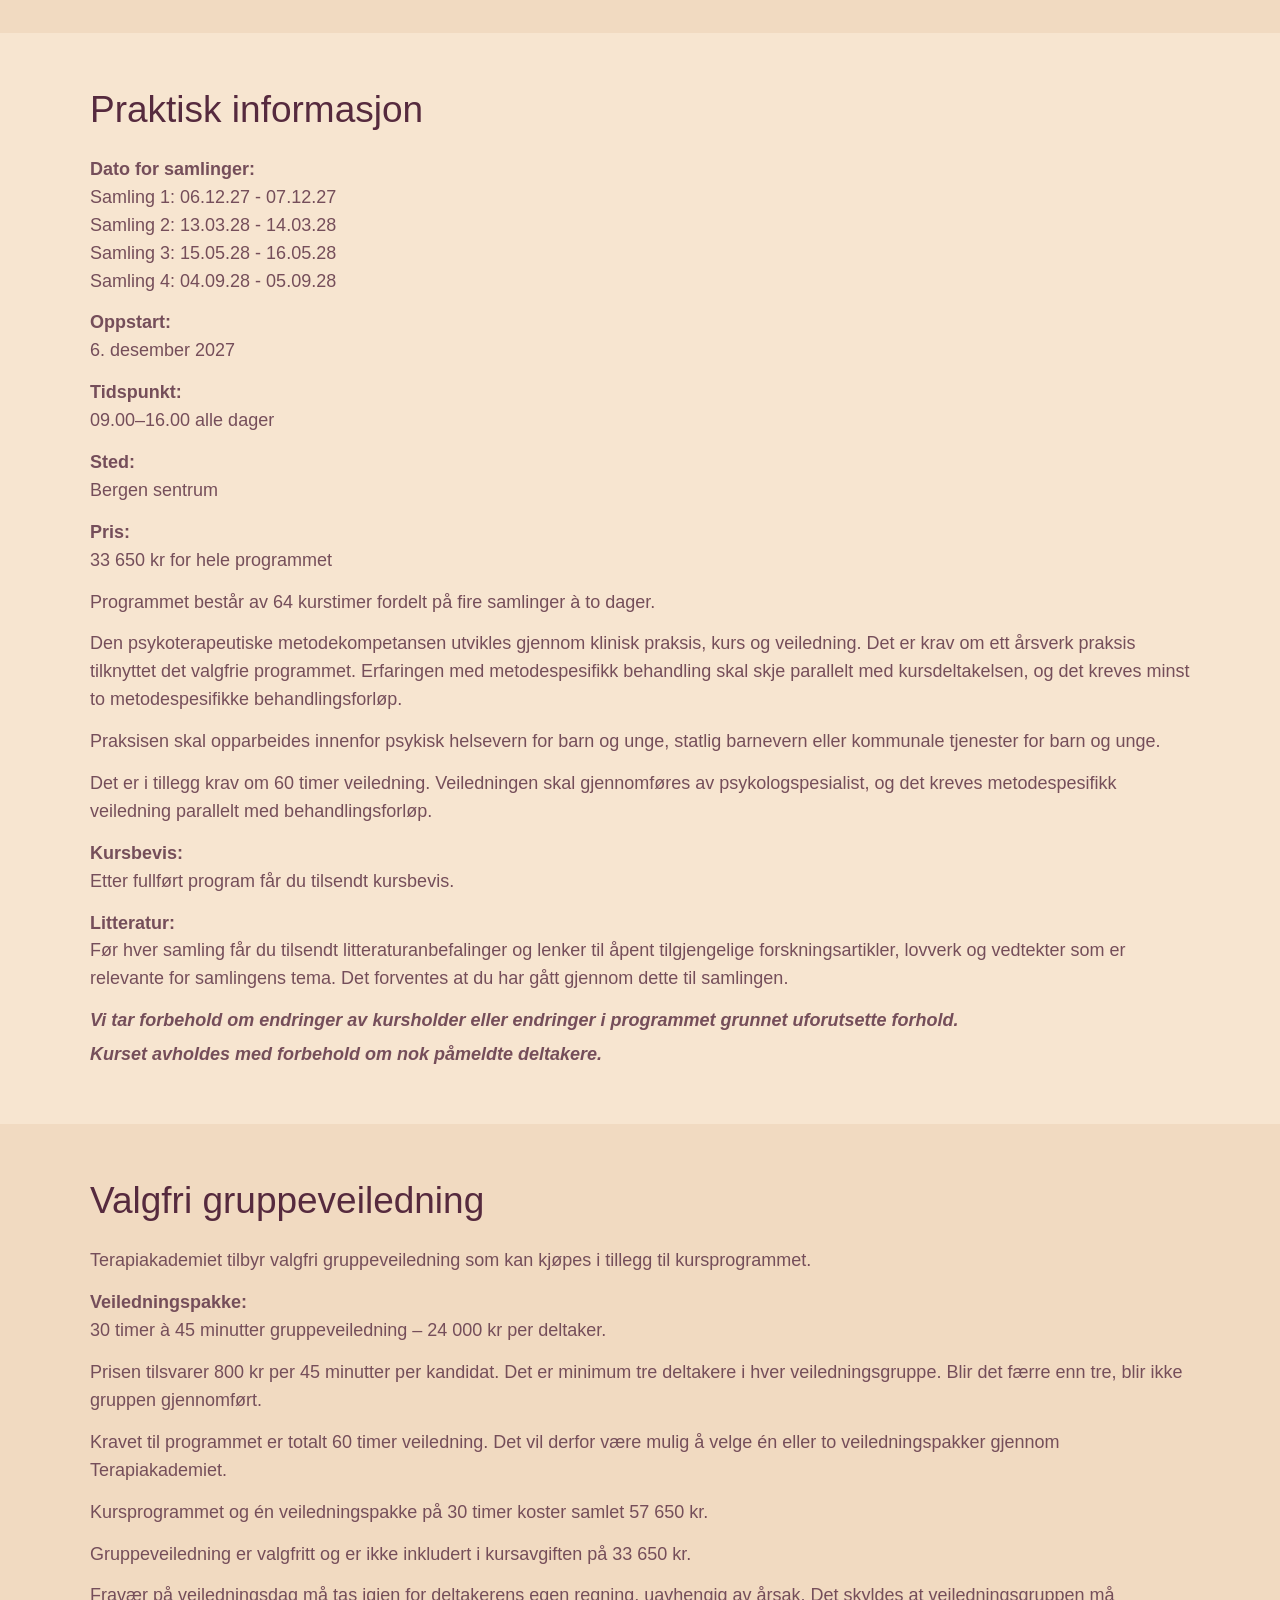
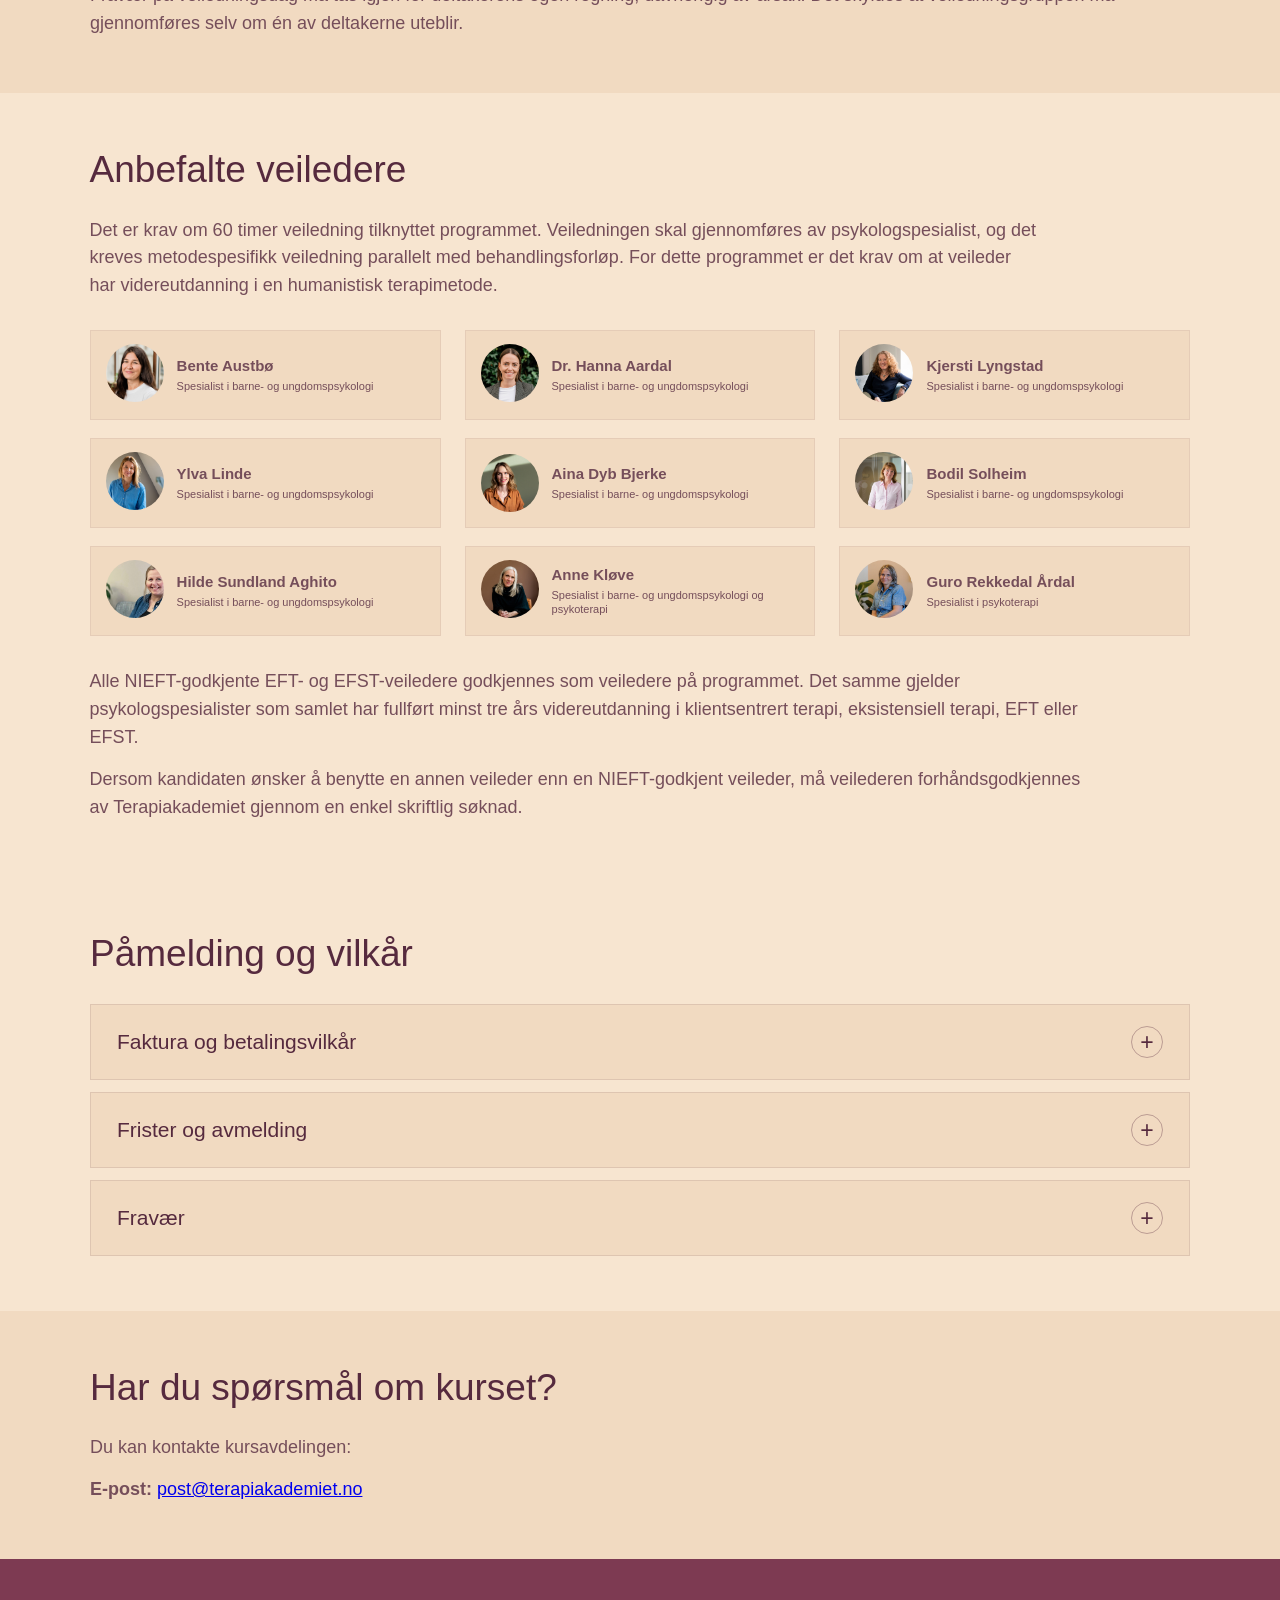
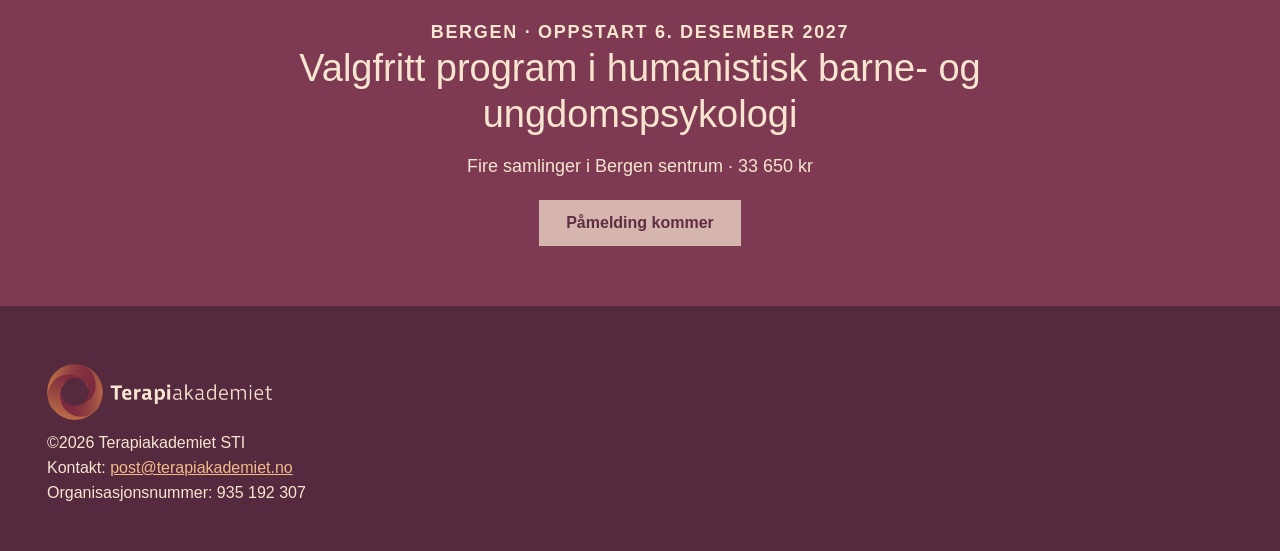
==== commit a95b92f4: "Bergen-datoer, nye fraværsregler, sted og godkjenning som vedlikeholdsaktivitet - Bergen: samlinger " ====
--- a/bergen.html
+++ b/bergen.html
@@ -602,13 +602,13 @@
       <section class="practical">
         <div class="practical-grid">
           <div class="practical-item">
-            <span class="practical-label">Planlagt oppstart</span>
-            <strong>Desember 2027</strong>
+            <span class="practical-label">Oppstart</span>
+            <strong>6. desember 2027</strong>
           </div>
 
           <div class="practical-item">
             <span class="practical-label">Sted</span>
-            <strong>Christian Michelsens gate 4, Bergen</strong>
+            <strong>Bergen sentrum</strong>
           </div>
 
           <div class="practical-item">
@@ -707,7 +707,7 @@
 
               <h3>Introduksjon til humanistisk barne- og ungdomspsykologi</h3>
 
-              <p class="session-date">Dato kommer</p>
+              <p class="session-date">6.–7. desember 2027</p>
 
               <p>
                 Den første samlingen introduserer det humanistiske
@@ -725,7 +725,7 @@
 
               <h3>Behandling rettet mot familien</h3>
 
-              <p class="session-date">Dato kommer</p>
+              <p class="session-date">13.–14. mars 2028</p>
 
               <p>
                 Familieterapeutiske forståelsesmåter og familieorientert
@@ -743,7 +743,7 @@
 
               <h3>Behandling rettet mot barn og ungdom</h3>
 
-              <p class="session-date">Dato kommer</p>
+              <p class="session-date">15.–16. mai 2028</p>
 
               <p>
                 Samlingen handler om bruk av humanistiske terapier i behandling
@@ -760,7 +760,7 @@
 
               <h3>Kasusformulering og reparasjon av alliansebrudd</h3>
 
-              <p class="session-date">Dato kommer</p>
+              <p class="session-date">4.–5. september 2028</p>
 
               <p>
                 Den siste samlingen handler om samkonstruksjon av
@@ -852,6 +852,30 @@
             vedlikeholdsaktivitet. Da stilles det ikke krav til praksis og
             veiledning.
           </p>
+
+          <p class="approval-note">
+            <svg
+              class="approval-icon"
+              viewBox="0 0 24 24"
+              aria-hidden="true"
+              focusable="false"
+            >
+              <circle cx="12" cy="12" r="11" fill="currentColor" />
+              <path
+                d="M7 12.5l3.2 3.2L17 8.9"
+                fill="none"
+                stroke="#f7e5d0"
+                stroke-width="2.2"
+                stroke-linecap="round"
+                stroke-linejoin="round"
+              />
+            </svg>
+            <span>
+              Programmet er godkjent som
+              <strong>64 timer vedlikeholdsaktivitet</strong> hos Norsk
+              psykologforening.
+            </span>
+          </p>
         </div>
       </section>
 
@@ -987,15 +1011,15 @@
 
           <p>
             <strong>Dato for samlinger:</strong><br />
-            Samling 1: Dato kommer<br />
-            Samling 2: Dato kommer<br />
-            Samling 3: Dato kommer<br />
-            Samling 4: Dato kommer
-          </p>
-
-          <p>
-            <strong>Planlagt oppstart:</strong><br />
-            Desember 2027
+            Samling 1: 06.12.27 - 07.12.27<br />
+            Samling 2: 13.03.28 - 14.03.28<br />
+            Samling 3: 15.05.28 - 16.05.28<br />
+            Samling 4: 04.09.28 - 05.09.28
+          </p>
+
+          <p>
+            <strong>Oppstart:</strong><br />
+            6. desember 2027
           </p>
 
           <p>
@@ -1005,7 +1029,7 @@
 
           <p>
             <strong>Sted:</strong><br />
-            Christian Michelsens gate 4, Bergen
+            Bergen sentrum
           </p>
 
           <p>
@@ -1367,11 +1391,9 @@
 
             <div class="accordion-content">
               <p>
-                <strong> Påmeldingsfrist: Dato kommer. </strong>
+                <strong> Påmeldingsfrist: 6. november 2027. </strong>
                 Påmelding er bindende.
               </p>
-
-              <p>Påmeldingsfristen vil være én måned før oppstart.</p>
 
               <p>
                 Vi har 24 timers angrerett på alle våre kurs. Avmeldingsregler
@@ -1411,30 +1433,32 @@
 
             <div class="accordion-content">
               <p>
-                Fraværsgrensen på denne videreutdanningen er 20 %. Er du borte
-                mer enn totalt 20 %, vil du ikke få videreutdanningen godkjent.
-              </p>
-
-              <p>
-                Det er kun fravær med sykmelding, rettsinnkalling eller
-                militærtjeneste, for eksempel repetisjonsøvelse, som aksepteres
-                som gyldig fravær.
-              </p>
-
-              <p>
-                Ved ugyldig fravær, det vil si fravær uten sykmelding, vil
-                kursdeltakeren måtte betale for de dagene fraværet gjelder.
-              </p>
-
-              <p>
-                Ved gyldig fravær vil vi være behjelpelige med å finne en ny
-                samling hvor kursdeltakeren kan ta igjen temaet de mangler for å
-                få utdanningen godkjent, dersom fraværet overstiger 20 %.
-              </p>
-
-              <p>
-                Ved ugyldig fravær vil det komme en kostnad dersom
-                kursdeltakeren ønsker å ta en samling eller et tema på nytt.
+                Kun fravær med sykmelding, rettsinnkalling eller
+                militærtjeneste (for eksempel repetisjonsøvelse) aksepteres som
+                gyldig fravær.
+              </p>
+
+              <p>
+                For å få programmet godkjent kreves det at du deltar på hele
+                kurset. Du må derfor ta igjen de dagene fraværet gjelder.
+              </p>
+
+              <p>
+                Ved ugyldig fravær, det vil si fravær som ikke er godkjent av
+                Terapiakademiet, må du betale deltakeravgift for dagene
+                fraværet gjelder, i tillegg til dagene som tas igjen.
+              </p>
+
+              <p>Vi følger samme fraværsregler som Norsk psykologforening.</p>
+
+              <p><strong>Fravær veiledningsdag:</strong></p>
+
+              <p>
+                Fravær på veiledningsdag organisert av Terapiakademiet regnes
+                som fravær fra veiledningen som kreves i programmet, og må
+                dekkes inn igjen for kandidatens egen regning. Dette følger av
+                veiledningskontrakten og gjelder også ved gyldig fravær med
+                sykmelding.
               </p>
 
               <p>
@@ -1445,9 +1469,17 @@
 
               <p>
                 Faglig sett og med tanke på trygghet i det personlige arbeidet
-                anbefaler vi deltakere å følge det oppsatte forløpet i
-                utdanningen. Derfor anbefaler vi at de som på forhånd vet at de
-                skal ut i permisjon, utsetter oppstart.
+                anbefaler vi deltakere å følge kullet sitt gjennom hele
+                programmet. Derfor anbefaler vi at de som på forhånd vet at de
+                skal ut i permisjon, utsetter oppstart. Vi følger Norsk
+                psykologforening sine retningslinjer ved fravær grunnet
+                fødselspermisjon/foreldrepermisjon.
+                <a
+                  href="https://www.psykologforeningen.no/kurs-og-utdanning/spesialistutdanningen/regler-for-av-og-pamelding-og-fravaer"
+                  target="_blank"
+                  rel="noopener"
+                  >Les mer her.</a
+                >
               </p>
 
               <p>
@@ -1487,11 +1519,11 @@
 
       <section class="signup" id="pamelding">
         <div class="signup-inner">
-          <p class="signup-small">BERGEN · PLANLAGT OPPSTART DESEMBER 2027</p>
+          <p class="signup-small">BERGEN · OPPSTART 6. DESEMBER 2027</p>
 
           <h2>Valgfritt program i humanistisk barne- og ungdomspsykologi</h2>
 
-          <p>Fire samlinger i Bergen · 33 650 kr</p>
+          <p>Fire samlinger i Bergen sentrum · 33 650 kr</p>
 
           <span class="signup-button disabled-button"> Påmelding kommer </span>
         </div>
--- a/style.css
+++ b/style.css
@@ -140,6 +140,15 @@
   padding: 30px 34px 32px;
 }
 
+.course-city {
+  margin: 0 0 10px;
+  font-size: 14px;
+  line-height: 1.2;
+  font-weight: 600;
+  letter-spacing: 0.14em;
+  color: #8a334e;
+}
+
 .course-content h3 {
   margin: 0 0 18px;
   font-size: 29px;
@@ -240,6 +249,26 @@
 /* ========================================
    KNAPPER
 ======================================== */
+
+.approval-note {
+  display: flex;
+  align-items: center;
+  gap: 14px;
+  margin: 32px 0 0;
+  padding: 16px 20px;
+  border-left: 4px solid #8a334e;
+  background-color: rgba(255, 255, 255, 0.45);
+  font-size: 17px;
+  line-height: 1.45;
+  color: #562a3e;
+}
+
+.approval-icon {
+  flex: 0 0 26px;
+  width: 26px;
+  height: 26px;
+  color: #8a334e;
+}
 
 .course-button {
   display: inline-block;
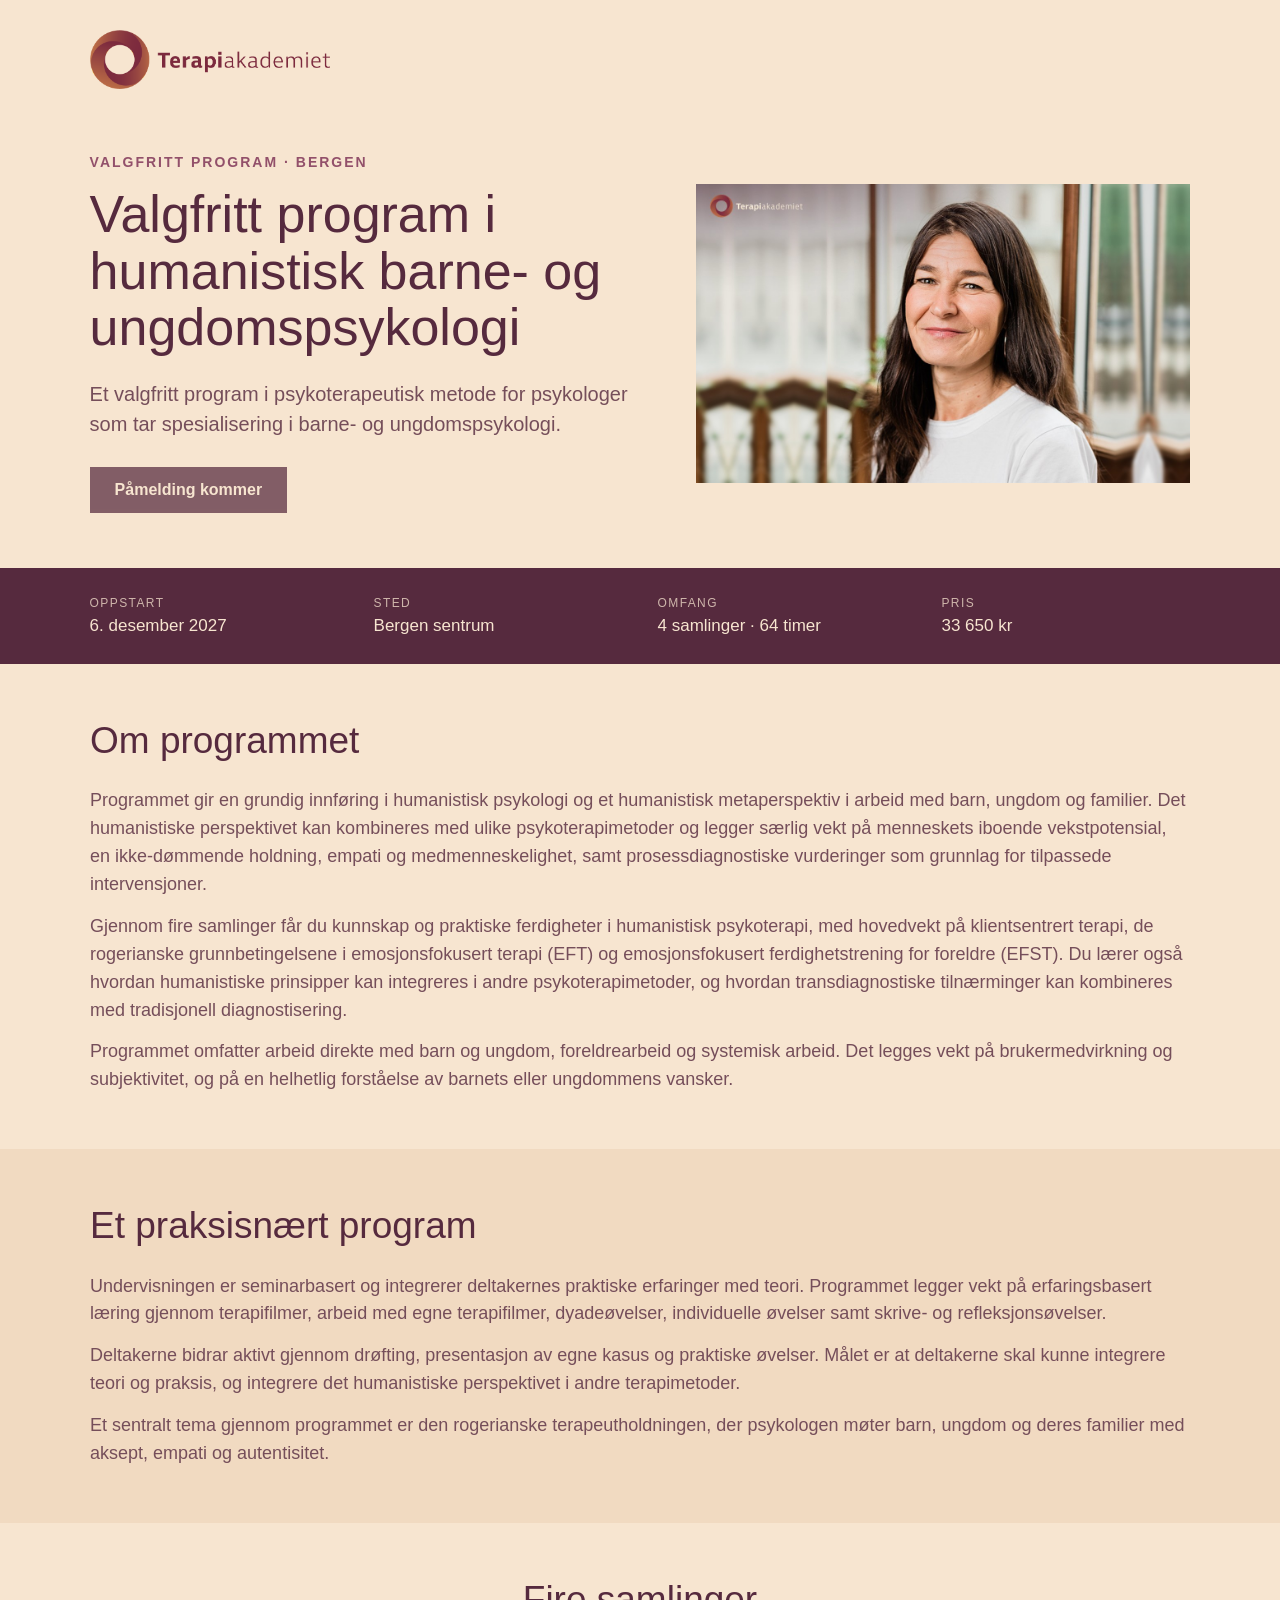
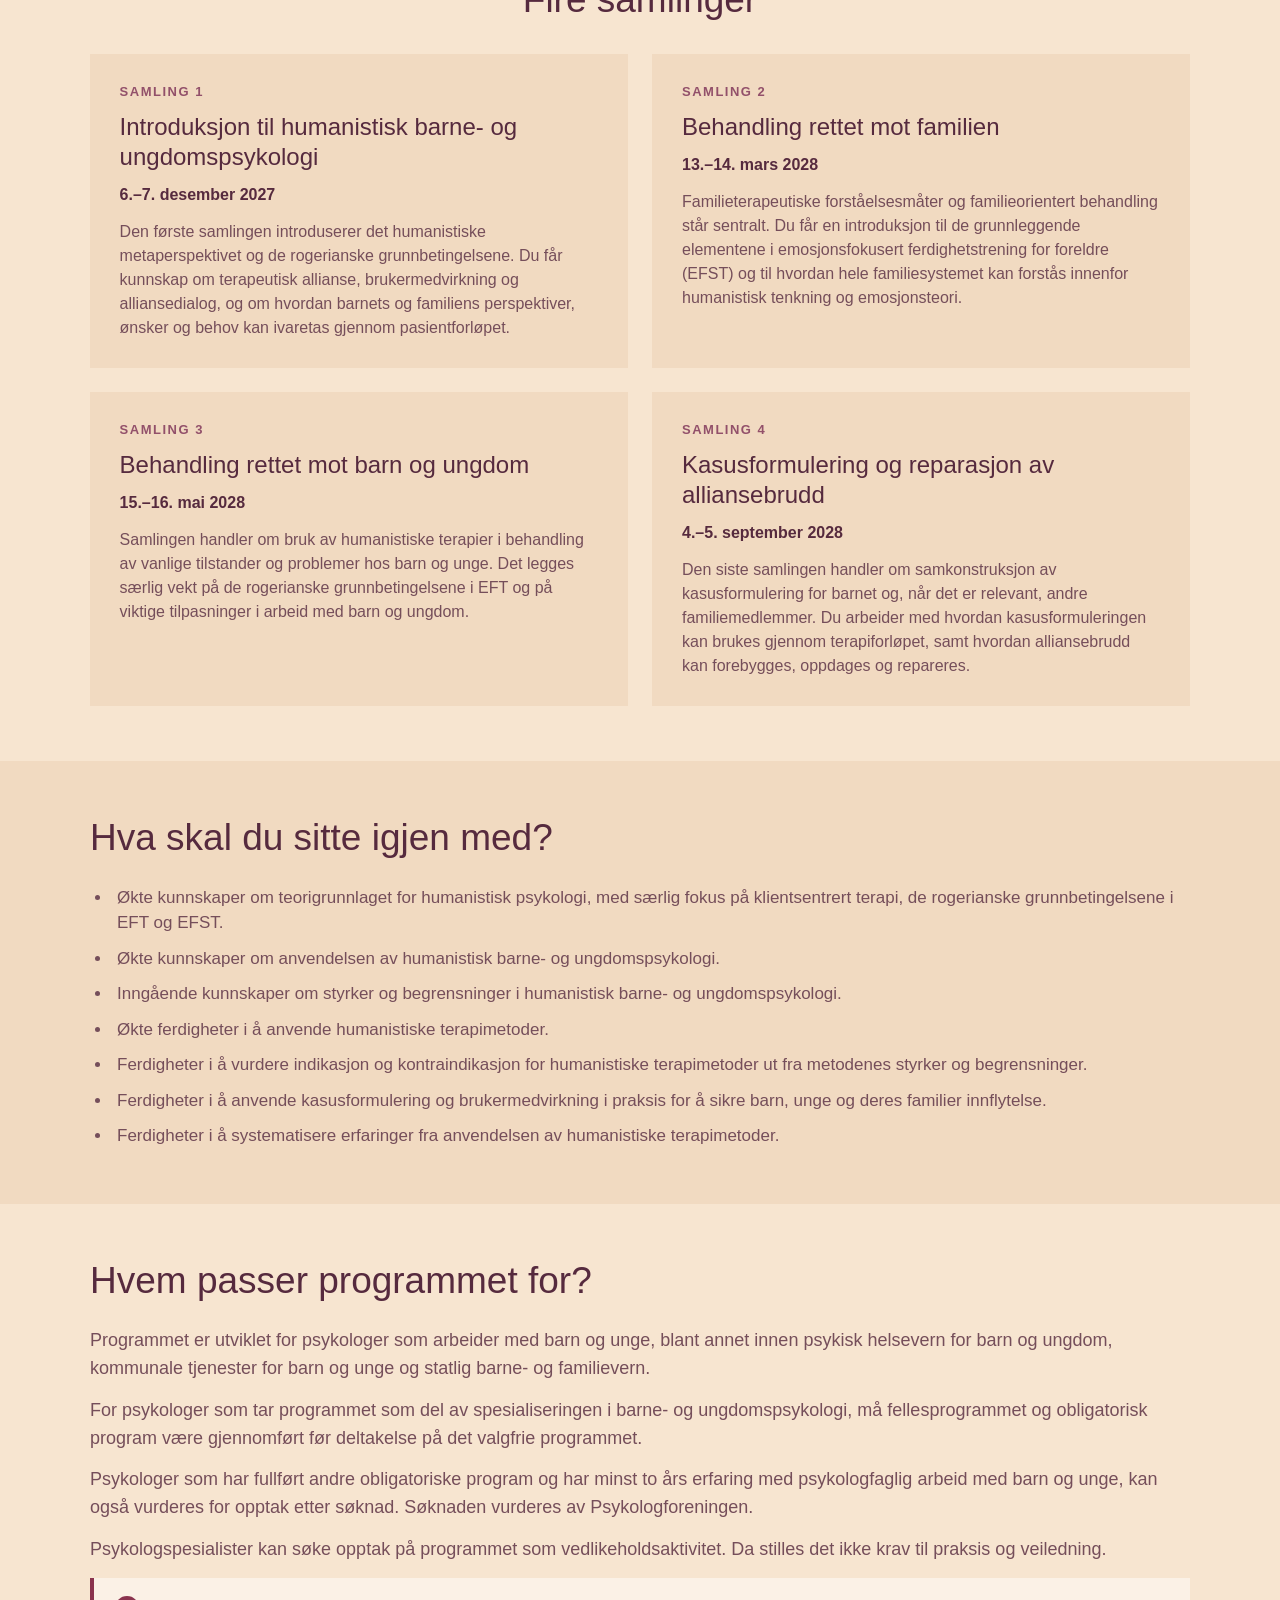
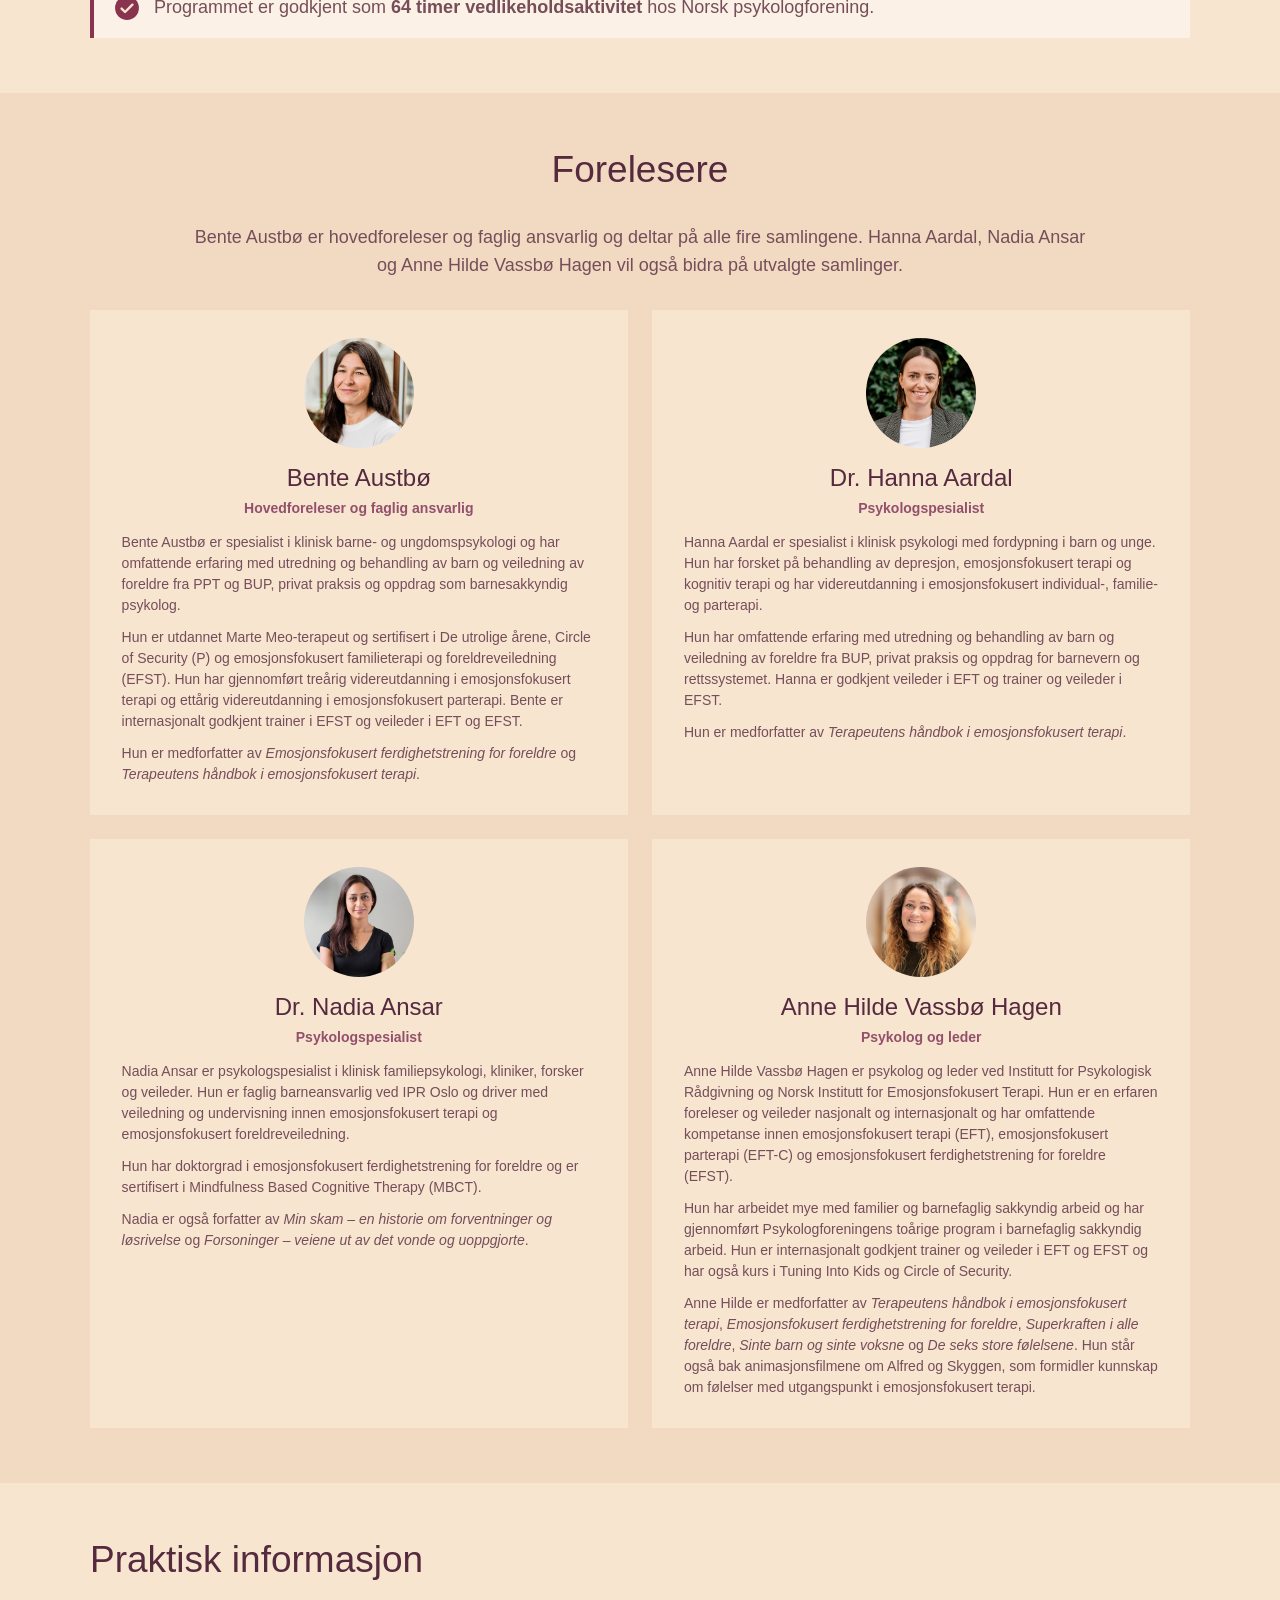
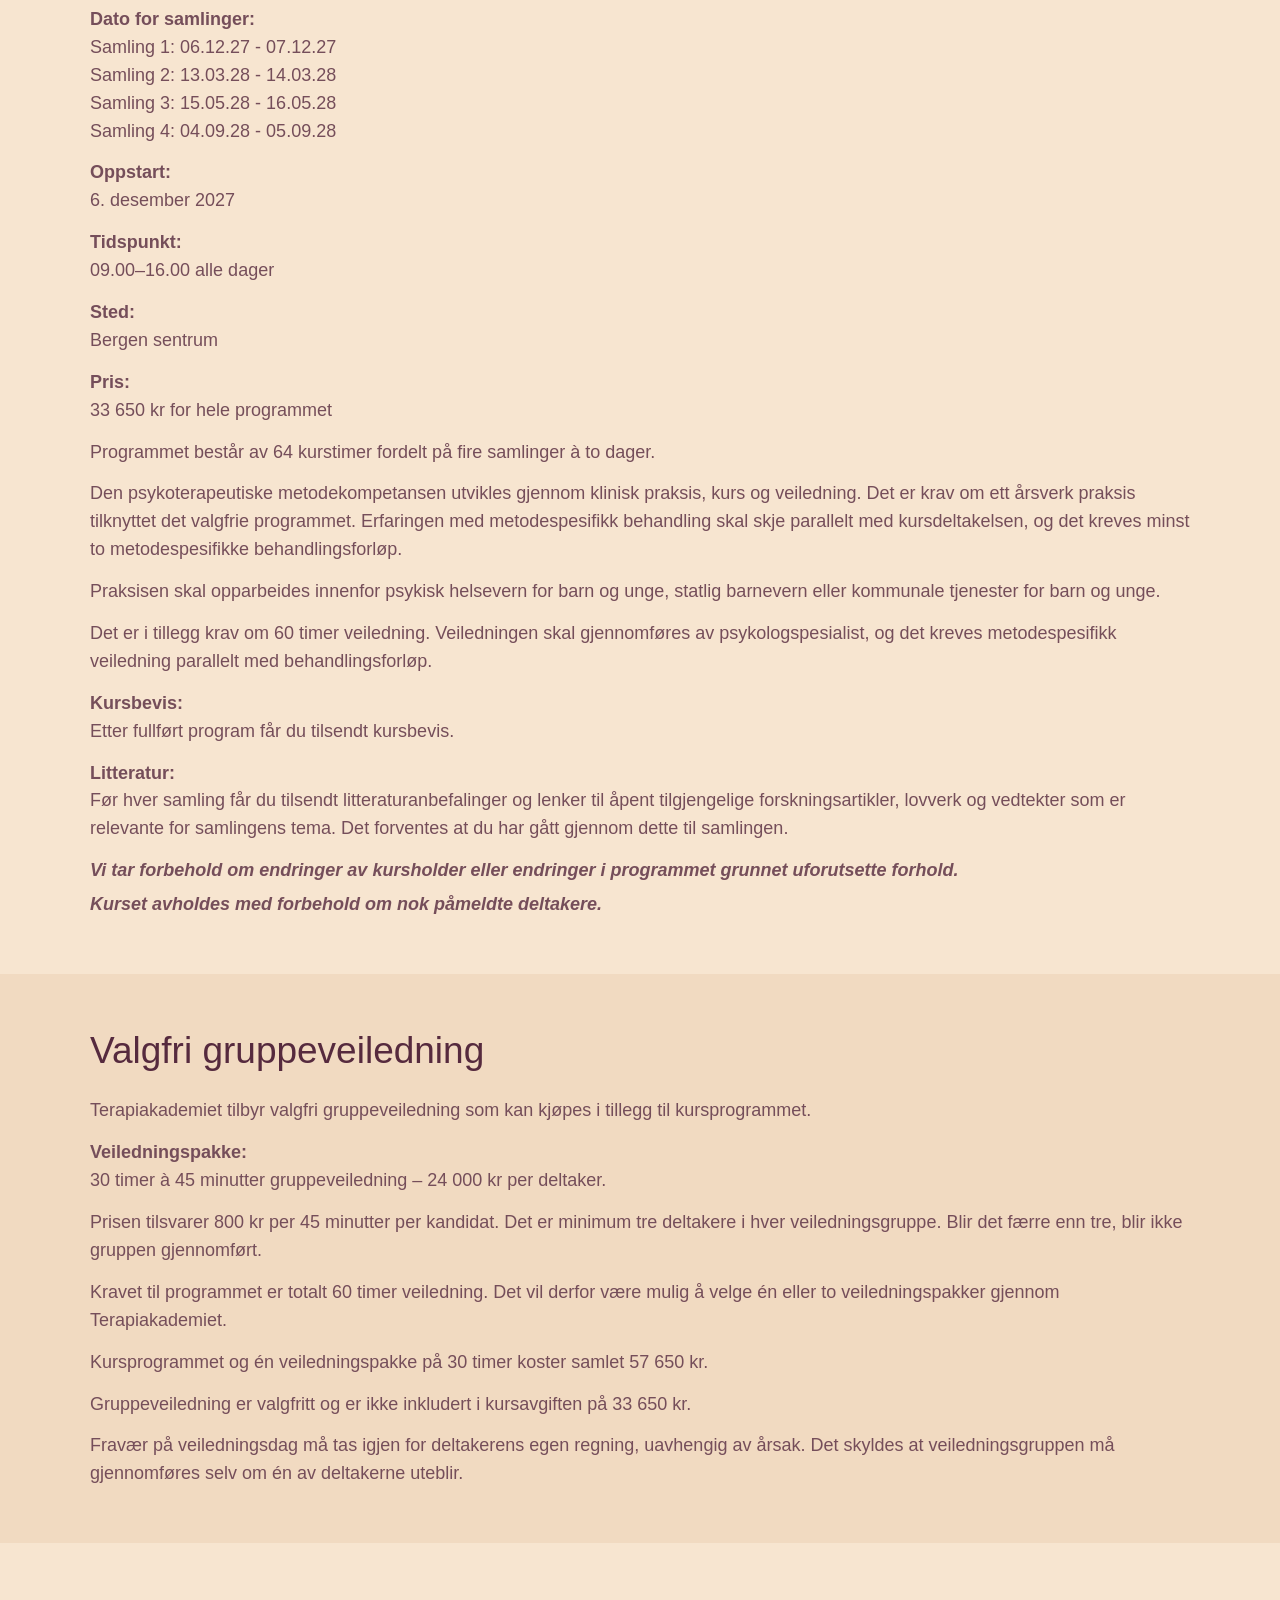
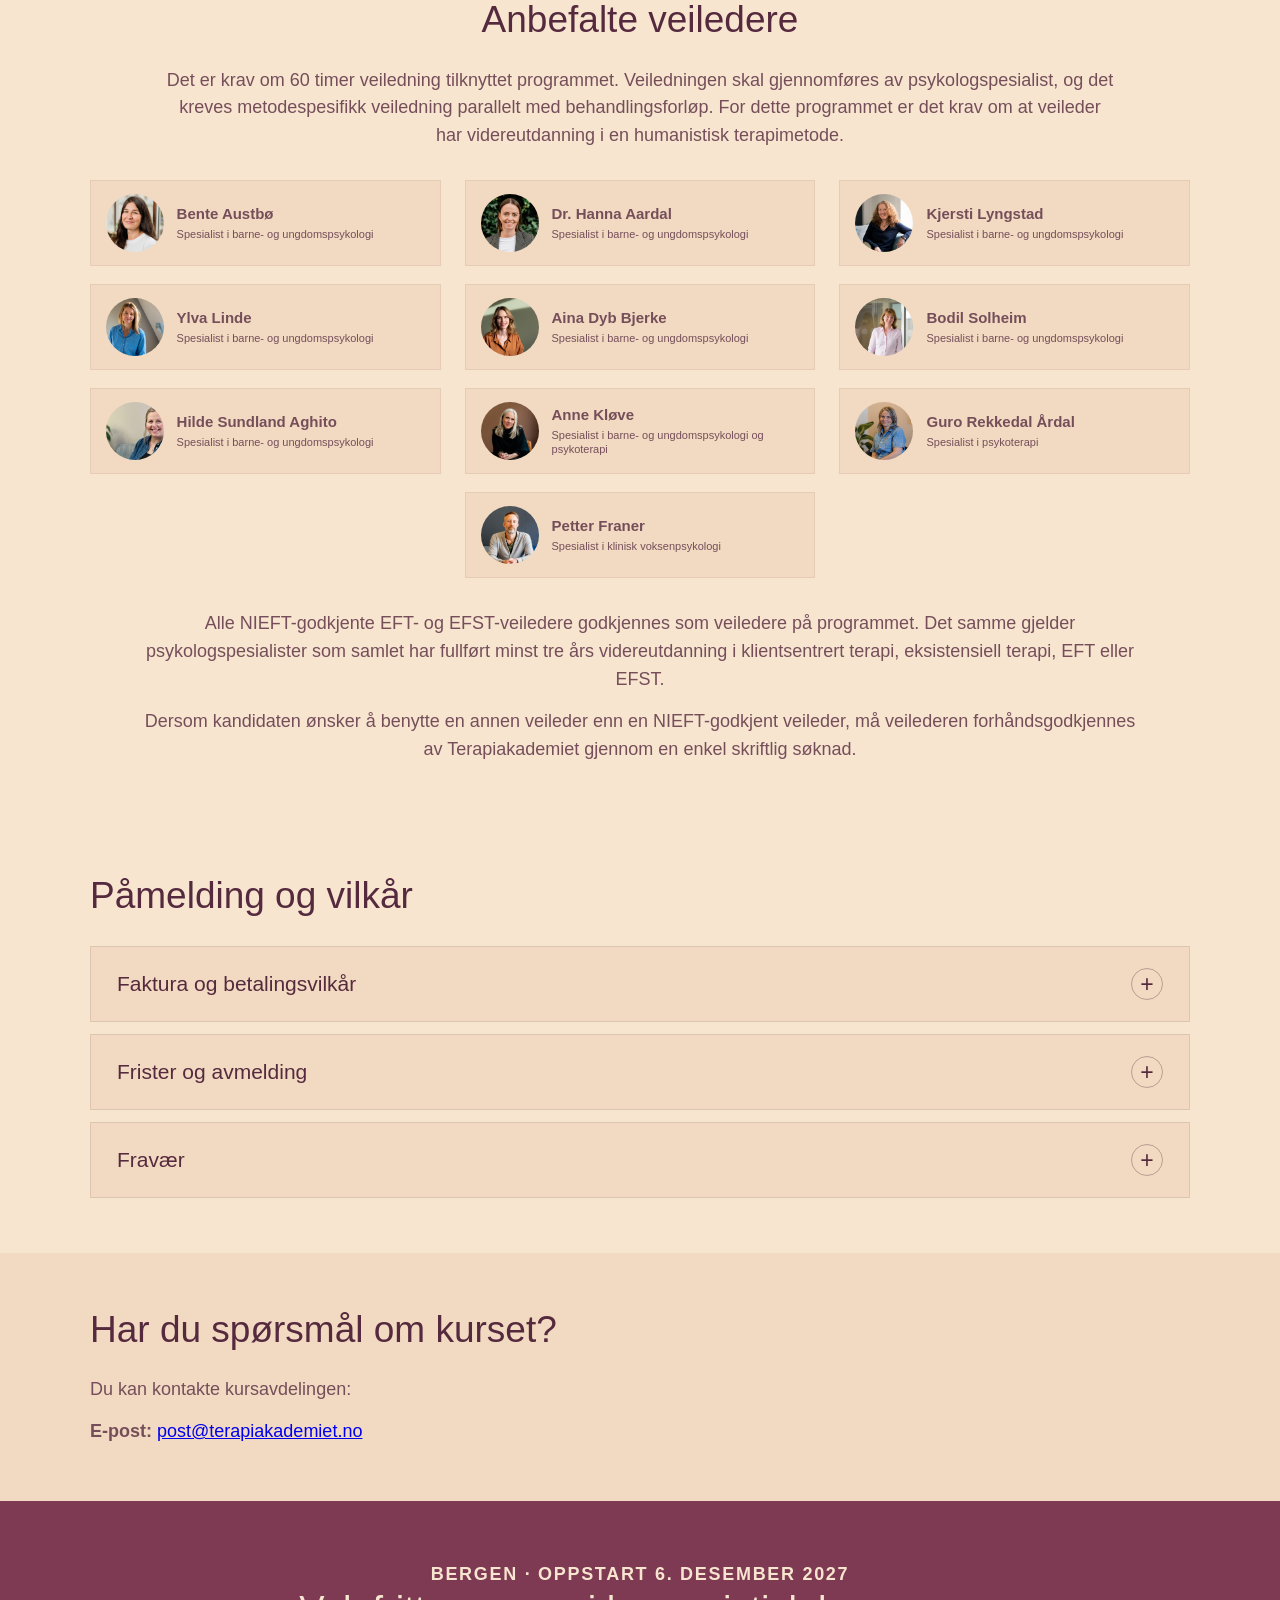
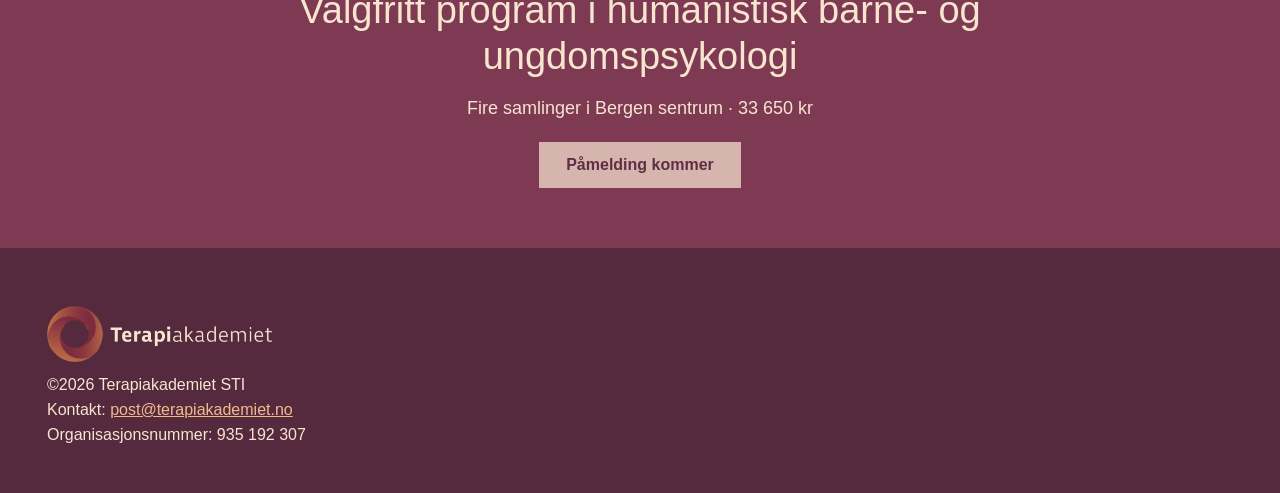
==== commit c194bd58: "Legg til Petter Franer, fjern lenker til ipr.no, midtstill veiledertekst og mindre foreleserkort - P" ====
--- a/bergen.html
+++ b/bergen.html
@@ -186,6 +186,32 @@
         color: #754e5a;
       }
 
+      /* Overskrift og tekst midtstilt */
+
+      .supervisor-section h2 {
+        text-align: center;
+      }
+
+      .supervisor-section .supervisor-intro,
+      .supervisor-section .supervisor-notes {
+        margin-left: auto;
+        margin-right: auto;
+        text-align: center;
+      }
+
+      .supervisor-section .supervisor-intro p,
+      .supervisor-section .supervisor-notes p {
+        text-align: center;
+      }
+
+      /* Siste veileder midt i raden */
+
+      @media (min-width: 551px) {
+        .supervisor-grid .supervisor-card:last-child {
+          grid-column: 2;
+        }
+      }
+
       .supervisor-notes {
         max-width: 1000px;
       }
@@ -384,7 +410,7 @@
 
         .teacher-card p:not(.teacher-role) {
           margin-bottom: 8px !important;
-          font-size: 14.5px !important;
+          font-size: 13.5px !important;
           line-height: 1.4 !important;
         }
 
@@ -897,13 +923,13 @@
             <!-- BENTE -->
 
             <article class="teacher-card">
-              <a href="https://www.ipr.no/vare-psykologer/bente-austb%C3%B8" target="_blank" rel="noopener"><img
+              <img
                 src="images/bente.jpg"
                 alt="Bente Austbø"
                 class="teacher-photo"
-              /></a>
-
-              <h3><a href="https://www.ipr.no/vare-psykologer/bente-austb%C3%B8" target="_blank" rel="noopener">Bente Austbø</a></h3>
+              />
+
+              <h3>Bente Austbø</h3>
 
               <p class="teacher-role">Hovedforeleser og faglig ansvarlig</p>
 
@@ -923,13 +949,13 @@
             <!-- HANNA -->
 
             <article class="teacher-card">
-              <a href="https://www.ipr.no/vare-psykologer/hanna-aardal" target="_blank" rel="noopener"><img
+              <img
                 src="images/hanna.jpg"
                 alt="Dr. Hanna Aardal"
                 class="teacher-photo"
-              /></a>
-
-              <h3><a href="https://www.ipr.no/vare-psykologer/hanna-aardal" target="_blank" rel="noopener">Dr. Hanna Aardal</a></h3>
+              />
+
+              <h3>Dr. Hanna Aardal</h3>
 
               <p class="teacher-role">Psykologspesialist</p>
 
@@ -949,13 +975,13 @@
             <!-- NADIA -->
 
             <article class="teacher-card">
-              <a href="https://www.ipr.no/vare-psykologer/nadia-ansar" target="_blank" rel="noopener"><img
+              <img
                 src="images/nadia-zoom.jpg"
                 alt="Dr. Nadia Ansar"
                 class="teacher-photo"
-              /></a>
-
-              <h3><a href="https://www.ipr.no/vare-psykologer/nadia-ansar" target="_blank" rel="noopener">Dr. Nadia Ansar</a></h3>
+              />
+
+              <h3>Dr. Nadia Ansar</h3>
 
               <p class="teacher-role">Psykologspesialist</p>
 
@@ -975,13 +1001,13 @@
             <!-- ANNE HILDE -->
 
             <article class="teacher-card">
-              <a href="https://www.ipr.no/vare-psykologer/anne-hilde-vassbo-hagen" target="_blank" rel="noopener"><img
+              <img
                 src="images/anne-hilde-zoom.jpg"
                 alt="Anne Hilde Vassbø Hagen"
                 class="teacher-photo"
-              /></a>
-
-              <h3><a href="https://www.ipr.no/vare-psykologer/anne-hilde-vassbo-hagen" target="_blank" rel="noopener">Anne Hilde Vassbø Hagen</a></h3>
+              />
+
+              <h3>Anne Hilde Vassbø Hagen</h3>
 
               <p class="teacher-role">Psykolog og leder</p>
 
@@ -1163,14 +1189,14 @@
             <!-- BENTE -->
 
             <div class="supervisor-card">
-              <a href="https://www.ipr.no/vare-psykologer/bente-austb%C3%B8" target="_blank" rel="noopener"><img
+              <img
                 src="images/bente.jpg"
                 alt="Bente Austbø"
                 class="supervisor-photo"
-              /></a>
+              />
 
               <div class="supervisor-info">
-                <p class="supervisor-name"><a href="https://www.ipr.no/vare-psykologer/bente-austb%C3%B8" target="_blank" rel="noopener">Bente Austbø</a></p>
+                <p class="supervisor-name">Bente Austbø</p>
 
                 <p class="supervisor-title">
                   Spesialist i barne- og ungdomspsykologi
@@ -1181,14 +1207,14 @@
             <!-- HANNA -->
 
             <div class="supervisor-card">
-              <a href="https://www.ipr.no/vare-psykologer/hanna-aardal" target="_blank" rel="noopener"><img
+              <img
                 src="images/hanna.jpg"
                 alt="Dr. Hanna Aardal"
                 class="supervisor-photo"
-              /></a>
+              />
 
               <div class="supervisor-info">
-                <p class="supervisor-name"><a href="https://www.ipr.no/vare-psykologer/hanna-aardal" target="_blank" rel="noopener">Dr. Hanna Aardal</a></p>
+                <p class="supervisor-name">Dr. Hanna Aardal</p>
 
                 <p class="supervisor-title">
                   Spesialist i barne- og ungdomspsykologi
@@ -1199,14 +1225,14 @@
             <!-- KJERSTI -->
 
             <div class="supervisor-card">
-              <a href="https://www.ipr.no/vare-psykologer/kjersti-lyngstad" target="_blank" rel="noopener"><img
+              <img
                 src="images/kjersti.jpg"
                 alt="Kjersti Lyngstad"
                 class="supervisor-photo"
-              /></a>
+              />
 
               <div class="supervisor-info">
-                <p class="supervisor-name"><a href="https://www.ipr.no/vare-psykologer/kjersti-lyngstad" target="_blank" rel="noopener">Kjersti Lyngstad</a></p>
+                <p class="supervisor-name">Kjersti Lyngstad</p>
 
                 <p class="supervisor-title">
                   Spesialist i barne- og ungdomspsykologi
@@ -1217,14 +1243,14 @@
             <!-- YLVA -->
 
             <div class="supervisor-card">
-              <a href="https://www.ipr.no/vare-psykologer/ylva-linde" target="_blank" rel="noopener"><img
+              <img
                 src="images/ylva.jpg"
                 alt="Ylva Linde"
                 class="supervisor-photo"
-              /></a>
+              />
 
               <div class="supervisor-info">
-                <p class="supervisor-name"><a href="https://www.ipr.no/vare-psykologer/ylva-linde" target="_blank" rel="noopener">Ylva Linde</a></p>
+                <p class="supervisor-name">Ylva Linde</p>
 
                 <p class="supervisor-title">
                   Spesialist i barne- og ungdomspsykologi
@@ -1253,14 +1279,14 @@
             <!-- BODIL -->
 
             <div class="supervisor-card">
-              <a href="https://www.ipr.no/vare-psykologer/bodil-solheim" target="_blank" rel="noopener"><img
+              <img
                 src="images/bodil.jpg"
                 alt="Bodil Solheim"
                 class="supervisor-photo"
-              /></a>
+              />
 
               <div class="supervisor-info">
-                <p class="supervisor-name"><a href="https://www.ipr.no/vare-psykologer/bodil-solheim" target="_blank" rel="noopener">Bodil Solheim</a></p>
+                <p class="supervisor-name">Bodil Solheim</p>
 
                 <p class="supervisor-title">
                   Spesialist i barne- og ungdomspsykologi
@@ -1271,14 +1297,14 @@
             <!-- HILDE -->
 
             <div class="supervisor-card">
-              <a href="https://www.ipr.no/vare-psykologer/hilde-sundland-aghito" target="_blank" rel="noopener"><img
+              <img
                 src="images/hilde.jpg"
                 alt="Hilde Sundland Aghito"
                 class="supervisor-photo"
-              /></a>
+              />
 
               <div class="supervisor-info">
-                <p class="supervisor-name"><a href="https://www.ipr.no/vare-psykologer/hilde-sundland-aghito" target="_blank" rel="noopener">Hilde Sundland Aghito</a></p>
+                <p class="supervisor-name">Hilde Sundland Aghito</p>
 
                 <p class="supervisor-title">
                   Spesialist i barne- og ungdomspsykologi
@@ -1289,14 +1315,14 @@
             <!-- ANNE KLØVE -->
 
             <div class="supervisor-card">
-              <a href="https://www.ipr.no/vare-psykologer/anne-kl%C3%B8ve" target="_blank" rel="noopener"><img
+              <img
                 src="images/anne-klove.jpg"
                 alt="Anne Kløve"
                 class="supervisor-photo"
-              /></a>
+              />
 
               <div class="supervisor-info">
-                <p class="supervisor-name"><a href="https://www.ipr.no/vare-psykologer/anne-kl%C3%B8ve" target="_blank" rel="noopener">Anne Kløve</a></p>
+                <p class="supervisor-name">Anne Kløve</p>
 
                 <p class="supervisor-title">
                   Spesialist i barne- og ungdomspsykologi og psykoterapi
@@ -1307,16 +1333,34 @@
             <!-- GURO -->
 
             <div class="supervisor-card">
-              <a href="https://www.ipr.no/vare-psykologer/guro-rekkedal" target="_blank" rel="noopener"><img
+              <img
                 src="images/guro.jpg"
                 alt="Guro Rekkedal Årdal"
                 class="supervisor-photo"
-              /></a>
+              />
 
               <div class="supervisor-info">
-                <p class="supervisor-name"><a href="https://www.ipr.no/vare-psykologer/guro-rekkedal" target="_blank" rel="noopener">Guro Rekkedal Årdal</a></p>
+                <p class="supervisor-name">Guro Rekkedal Årdal</p>
 
                 <p class="supervisor-title">Spesialist i psykoterapi</p>
+              </div>
+            </div>
+
+            <!-- PETTER -->
+
+            <div class="supervisor-card">
+              <img
+                src="images/petter.jpg"
+                alt="Petter Franer"
+                class="supervisor-photo"
+              />
+
+              <div class="supervisor-info">
+                <p class="supervisor-name">Petter Franer</p>
+
+                <p class="supervisor-title">
+                  Spesialist i klinisk voksenpsykologi
+                </p>
               </div>
             </div>
           </div>
--- a/style.css
+++ b/style.css
@@ -513,7 +513,7 @@
 .teacher-card p:not(.teacher-role) {
   margin-bottom: 11px;
   text-align: left;
-  font-size: 16px;
+  font-size: 14px;
   line-height: 1.5;
 }
 
